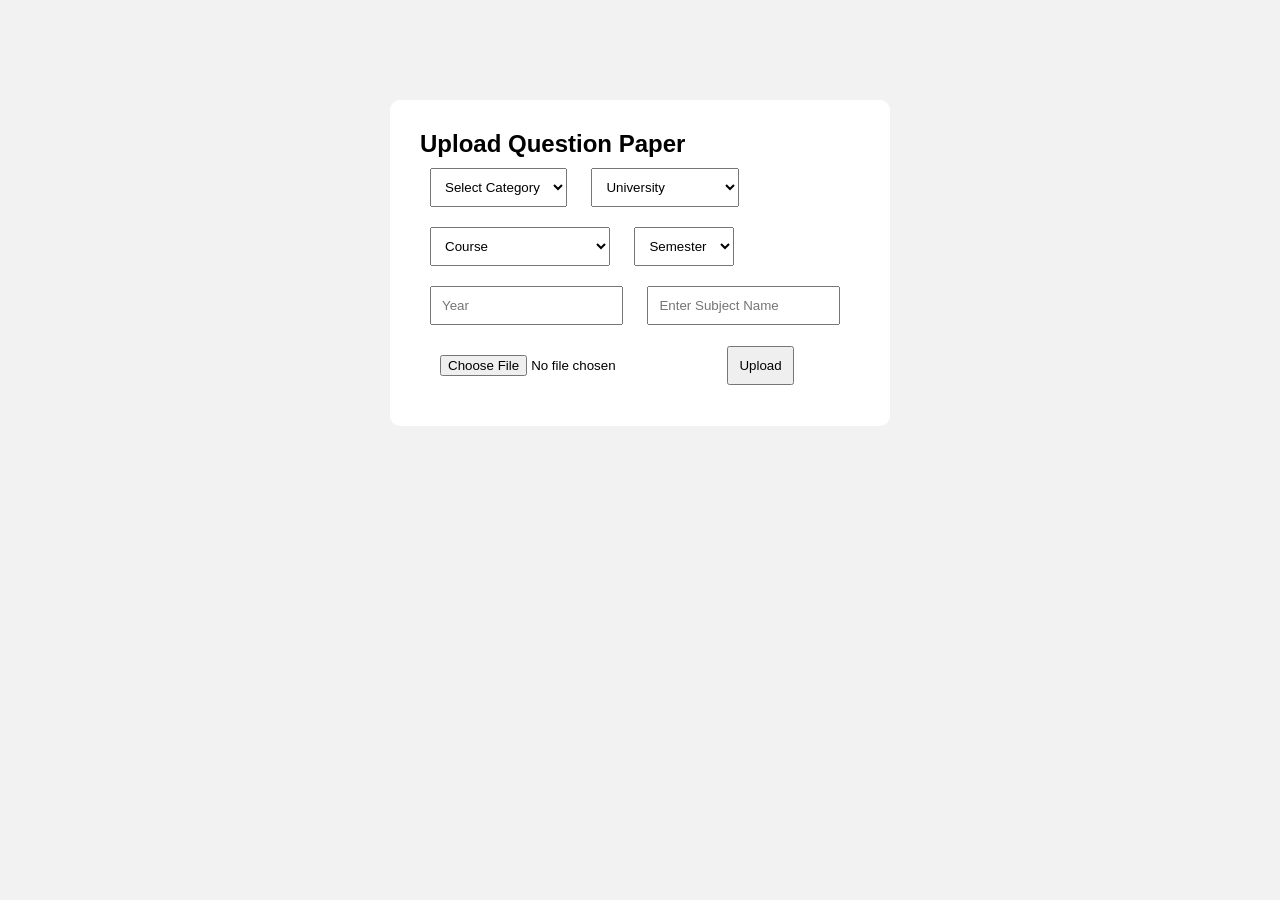
==== admin.html @ 19fc9e9f "Dynamic QuesVault" ====
<!DOCTYPE html>
<html>

<head>
<title>Admin Upload</title>
<link rel="stylesheet" href="style.css">
</head>

<body>

<div class="box">

<h2>Upload Question Paper</h2>

<select id="category">
<option value="">Select Category</option>
<option value="school">School</option>
<option value="university">University</option>
</select>

<select id="university">
<option value="">University</option>
<option>Kerala University</option>
<option>MG University</option>
<option>Calicut University</option>
<option>Kannur University</option>
</select>

<select id="course">
<option value="">Course</option>
<option>BCA</option>
<option>BSc Computer Science</option>
<option>BCom</option>
<option>BBA</option>
</select>

<select id="semester">
<option value="">Semester</option>
<option>Sem 1</option>
<option>Sem 2</option>
<option>Sem 3</option>
<option>Sem 4</option>
<option>Sem 5</option>
<option>Sem 6</option>
</select>

<input type="number"
id="year"
placeholder="Year">

<input
type="text"
id="subject"
placeholder="Enter Subject Name">

<input type="file" id="pdf">

<button onclick="uploadPDF()">
Upload
</button>

<p id="msg"></p>

</div>

<script src="script.js"></script>



</body>
</html>
---- style.css ----
*{

margin:0;
padding:0;
box-sizing:border-box;
font-family:Arial;

}

body{

background:#f2f2f2;

}

header{

background:#1296f3;

padding:30px;

text-align:center;

color:white;

}

.container{

padding:30px;

}

.box{

width:500px;

margin:100px auto;

background:white;

padding:30px;

border-radius:10px;

}

select,
button,
input{

padding:10px;

margin:10px;

}

.paper{

background:white;

padding:20px;

margin-top:15px;

border-radius:10px;

box-shadow:
0 2px 8px rgba(
0,0,0,.1
);

}

.btns{

display:flex;

gap:10px;

margin-top:10px;

}

/* ══════════════════════════════════════
   PAPERS GRID
══════════════════════════════════════ */
.papers-grid {
  display: grid;
  grid-template-columns: repeat(auto-fill, minmax(320px, 1fr));
  gap: 28px;
  margin-top: 10px;
}

/* ══════════════════════════════════════
   CARD
══════════════════════════════════════ */
@keyframes cardIn {
  from { opacity: 0; transform: translateY(20px) scale(0.98); }
  to   { opacity: 1; transform: translateY(0)   scale(1); }
}

.pdf-card {
  background: var(--bg-card);
  border: 1px solid var(--border);
  border-radius: 20px;
  overflow: hidden;
  box-shadow:
    0 1px 2px rgba(26,24,22,0.04),
    0 4px 12px rgba(26,24,22,0.07),
    0 12px 32px rgba(26,24,22,0.06);
  animation: cardIn 0.45s cubic-bezier(.22,.68,0,1.2) both;
  display: flex;
  flex-direction: column;
  transition:
    box-shadow 0.25s ease,
    transform  0.25s ease,
    border-color 0.25s ease;
  position: relative;
}

.pdf-card:hover {
  box-shadow:
    0 2px 4px rgba(26,24,22,0.05),
    0 8px 24px rgba(196,83,26,0.12),
    0 20px 48px rgba(26,24,22,0.10);
  transform: translateY(-5px);
  border-color: rgba(196,83,26,0.25);
}

/* ══════════════════════════════════════
   TOP BADGE (university pill)
══════════════════════════════════════ */
.pdf-card-badge {
  position: absolute;
  top: 14px;
  left: 14px;
  z-index: 4;
  background: rgba(26,24,22,0.72);
  backdrop-filter: blur(6px);
  -webkit-backdrop-filter: blur(6px);
  color: #fff;
  font-size: 10px;
  font-weight: 700;
  letter-spacing: 1.2px;
  text-transform: uppercase;
  padding: 4px 10px;
  border-radius: 999px;
  border: 1px solid rgba(255,255,255,0.12);
}

/* ══════════════════════════════════════
   EMBED AREA
══════════════════════════════════════ */
.pdf-embed-wrap {
  position: relative;
  width: 100%;
  height: 390px;
  background: var(--bg-primary);
  overflow: hidden;
}

/* subtle gradient fade at bottom edge */
.pdf-embed-wrap::after {
  content: '';
  position: absolute;
  bottom: 0;
  left: 0;
  right: 0;
  height: 60px;
  background: linear-gradient(to bottom, transparent, rgba(26,24,22,0.08));
  pointer-events: none;
  z-index: 2;
}

[data-theme="dark"] .pdf-embed-wrap::after {
  background: linear-gradient(to bottom, transparent, rgba(0,0,0,0.25));
}

.pdf-embed-wrap iframe {
  display: block;
  width: 100%;
  height: 100%;
  border: none;
  opacity: 0;
  transition: opacity 0.5s ease;
}

/* ── Loader ── */
.pdf-loader {
  position: absolute;
  inset: 0;
  display: flex;
  flex-direction: column;
  align-items: center;
  justify-content: center;
  gap: 12px;
  color: var(--text-muted);
  font-size: 12px;
  font-weight: 500;
  letter-spacing: 0.5px;
  background: var(--bg-primary);
  z-index: 3;
}

.pdf-loader-icon {
  width: 48px;
  height: 48px;
  background: var(--accent-light);
  border-radius: 12px;
  display: flex;
  align-items: center;
  justify-content: center;
  color: var(--accent);
  margin-bottom: 2px;
}

.pdf-loader-icon svg {
  width: 24px;
  height: 24px;
}

/* ── Fullscreen button ── */
.pdf-fullscreen-btn {
  position: absolute;
  top: 14px;
  right: 14px;
  width: 36px;
  height: 36px;
  background: rgba(26,24,22,0.70);
  backdrop-filter: blur(6px);
  -webkit-backdrop-filter: blur(6px);
  border-radius: 10px;
  border: 1px solid rgba(255,255,255,0.14);
  display: flex;
  align-items: center;
  justify-content: center;
  color: #fff;
  text-decoration: none;
  z-index: 4;
  opacity: 0;
  transform: scale(0.85);
  transition: opacity 0.2s, transform 0.2s;
}

.pdf-fullscreen-btn svg { width: 15px; height: 15px; }

.pdf-card:hover .pdf-fullscreen-btn {
  opacity: 1;
  transform: scale(1);
}

/* ══════════════════════════════════════
   FOOTER
══════════════════════════════════════ */
.pdf-card-footer {
  display: flex;
  align-items: center;
  gap: 14px;
  padding: 16px 18px;
  background: var(--bg-card);
  border-top: 1px solid var(--border);
  position: relative;
}

/* left accent stripe */
.pdf-card-footer::before {
  content: '';
  position: absolute;
  left: 0;
  top: 20%;
  bottom: 20%;
  width: 3px;
  background: var(--accent);
  border-radius: 0 3px 3px 0;
  opacity: 0;
  transform: scaleY(0.5);
  transition: opacity 0.25s, transform 0.25s;
}

.pdf-card:hover .pdf-card-footer::before {
  opacity: 1;
  transform: scaleY(1);
}

.pdf-card-info { min-width: 0; flex: 1; }

.pdf-card-name {
  font-size: 13px;
  font-weight: 600;
  color: var(--text-primary);
  white-space: nowrap;
  overflow: hidden;
  text-overflow: ellipsis;
  margin: 0 0 8px;
  line-height: 1.3;
}

/* ══════════════════════════════════════
   TAGS
══════════════════════════════════════ */
.pdf-card-tags {
  display: flex;
  flex-wrap: wrap;
  gap: 5px;
}

.tag {
  display: inline-block;
  font-size: 10px;
  font-weight: 700;
  letter-spacing: 0.6px;
  padding: 3px 8px;
  border-radius: 999px;
  text-transform: uppercase;
  border: 1px solid transparent;
}

.tag-uni {
  background: #EBF1FD;
  color: #2952B3;
  border-color: #C8D9F8;
}
.tag-course {
  background: #EAFAF2;
  color: #18794E;
  border-color: #BBF0D6;
}
.tag-sem {
  background: var(--accent-light);
  color: var(--accent);
  border-color: rgba(196,83,26,0.2);
}
.tag-year {
  background: #F3EEFE;
  color: #6D28D9;
  border-color: #DDD0F9;
}
.tag-sub {
  background: #FFF4E6;
  color: #92400E;
  border-color: #FDDCAB;
}

[data-theme="dark"] .tag-uni    { background: #152040; color: #82B4FA; border-color: #1E3466; }
[data-theme="dark"] .tag-course { background: #0C2318; color: #4ADE80; border-color: #164D2E; }
[data-theme="dark"] .tag-sem    { background: var(--accent-light); color: var(--accent); border-color: rgba(232,114,64,0.3); }
[data-theme="dark"] .tag-year   { background: #1A1030; color: #C4B5FD; border-color: #2E1C54; }
[data-theme="dark"] .tag-sub    { background: #231408; color: #FBBF24; border-color: #3D2410; }

/* ══════════════════════════════════════
   DOWNLOAD BUTTON
══════════════════════════════════════ */
.btn-download {
  display: inline-flex;
  align-items: center;
  justify-content: center;
  width: 42px;
  height: 42px;
  background: linear-gradient(135deg, var(--accent) 0%, var(--accent-mid) 100%);
  border-radius: 12px;
  color: #fff;
  text-decoration: none;
  flex-shrink: 0;
  box-shadow:
    0 2px 6px rgba(196,83,26,0.30),
    0 1px 2px rgba(196,83,26,0.20);
  transition: transform 0.15s, box-shadow 0.15s;
  position: relative;
  overflow: hidden;
}

.btn-download::before {
  content: '';
  position: absolute;
  inset: 0;
  background: rgba(255,255,255,0.15);
  opacity: 0;
  transition: opacity 0.15s;
}

.btn-download:hover {
  transform: translateY(-2px) scale(1.04);
  box-shadow:
    0 6px 18px rgba(196,83,26,0.35),
    0 2px 6px rgba(196,83,26,0.25);
}

.btn-download:hover::before { opacity: 1; }
.btn-download:active { transform: translateY(0) scale(0.97); }

.btn-download svg { width: 17px; height: 17px; position: relative; z-index: 1; }

/* ══════════════════════════════════════
   SPINNERS
══════════════════════════════════════ */
@keyframes spin { to { transform: rotate(360deg); } }

.spinner {
  width: 34px; height: 34px;
  border: 3px solid var(--border);
  border-top-color: var(--accent);
  border-radius: 50%;
  animation: spin 0.75s linear infinite;
}

.spinner-sm {
  width: 22px; height: 22px;
  border: 2px solid var(--border);
  border-top-color: var(--accent);
  border-radius: 50%;
  animation: spin 0.75s linear infinite;
}

/* ══════════════════════════════════════
   LOADING / EMPTY STATES
══════════════════════════════════════ */
.loading-state {
  display: flex;
  flex-direction: column;
  align-items: center;
  gap: 16px;
  padding: 80px 20px;
  color: var(--text-muted);
  font-size: 14px;
}

.empty-state {
  text-align: center;
  padding: 80px 20px;
}

.empty-icon { font-size: 44px; margin-bottom: 16px; }

.empty-state p {
  font-size: 16px;
  font-weight: 600;
  color: var(--text-secondary);
  margin-bottom: 6px;
}

.empty-state span {
  font-size: 13px;
  color: var(--text-muted);
}

/* ══════════════════════════════════════
   RESPONSIVE
══════════════════════════════════════ */
@media (max-width: 720px) {
  .papers-grid { grid-template-columns: 1fr; gap: 20px; }
  .pdf-embed-wrap { height: 340px; }
}



.btn-delete{

background:#d32f2f;
color:white;
border:none;
padding:8px 12px;
border-radius:6px;
cursor:pointer;

}
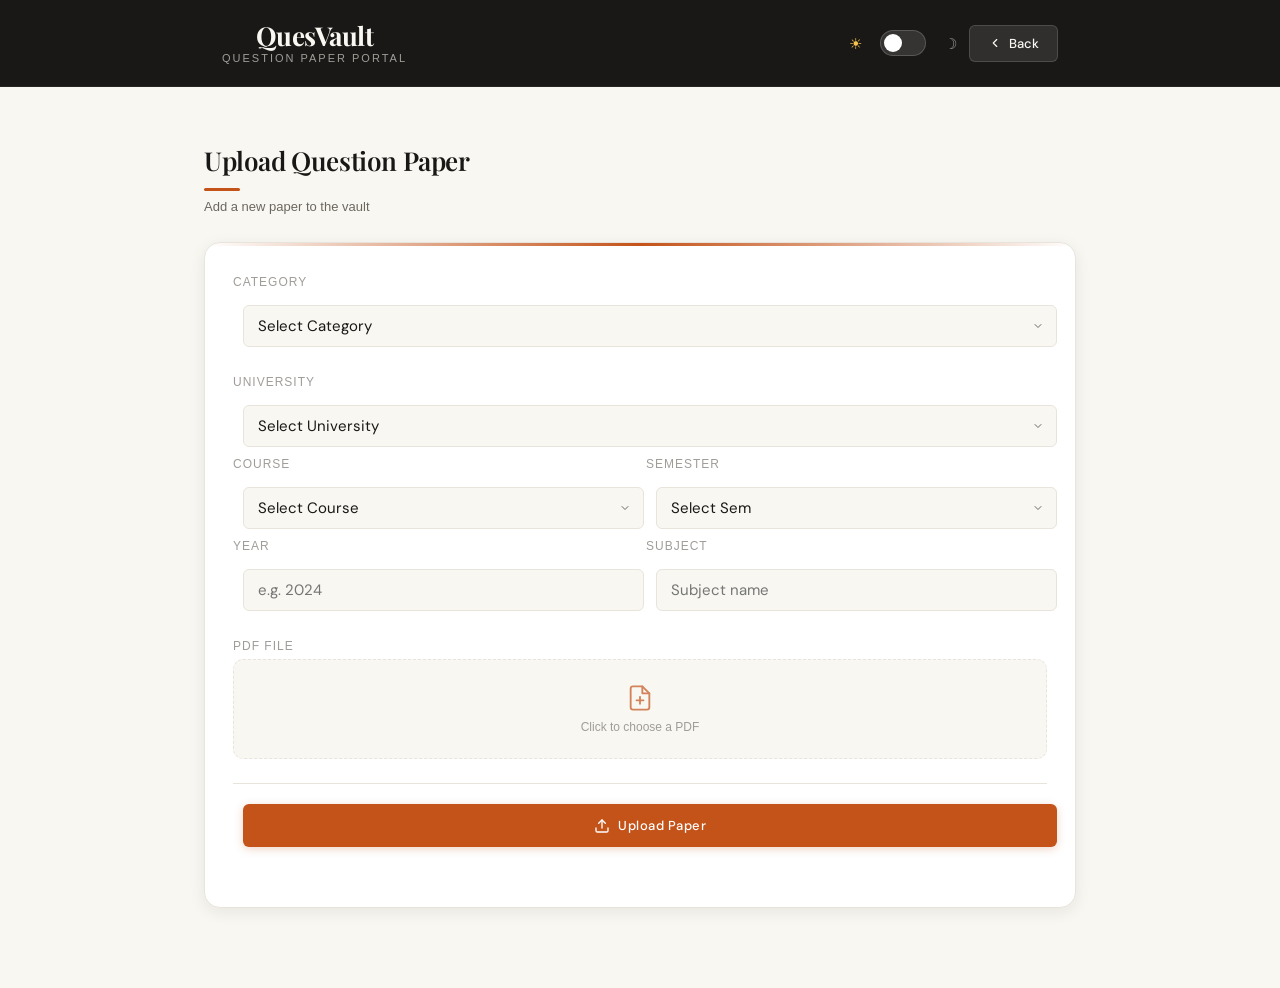
==== commit cbc5ba59: "Dynamic QuesVault" ====
--- a/admin.html
+++ b/admin.html
@@ -1,71 +1,549 @@
 <!DOCTYPE html>
-<html>
+<html lang="en" data-theme="light">
 
 <head>
-<title>Admin Upload</title>
+<meta charset="UTF-8">
+<meta name="viewport" content="width=device-width,initial-scale=1">
+<title>Admin Upload — QuesVault</title>
+<link rel="preconnect" href="https://fonts.googleapis.com">
+<link rel="preconnect" href="https://fonts.gstatic.com" crossorigin>
+<link href="https://fonts.googleapis.com/css2?family=Playfair+Display:wght@600;700&family=DM+Sans:wght@300;400;500&display=swap" rel="stylesheet">
 <link rel="stylesheet" href="style.css">
+<style>
+  :root {
+    --bg-primary:    #F9F7F2;
+    --bg-secondary:  #FFFFFF;
+    --bg-card:       #FFFFFF;
+    --text-primary:  #1A1816;
+    --text-secondary:#6B6760;
+    --text-muted:    #A09D99;
+    --accent:        #C4531A;
+    --accent-light:  #FAECE7;
+    --accent-mid:    #E87240;
+    --border:        #E8E4DC;
+    --border-focus:  #C4531A;
+    --shadow-sm:     0 1px 3px rgba(26,24,22,0.06);
+    --shadow-md:     0 4px 16px rgba(26,24,22,0.08);
+    --shadow-lg:     0 8px 32px rgba(26,24,22,0.10);
+    --header-bg:     #1A1816;
+    --header-text:   #F9F7F2;
+    --header-muted:  #A09D99;
+    --radius-sm:     6px;
+    --radius-md:     10px;
+    --radius-lg:     16px;
+    --transition:    0.2s ease;
+  }
+
+  [data-theme="dark"] {
+    --bg-primary:    #121110;
+    --bg-secondary:  #1E1C1A;
+    --bg-card:       #252220;
+    --text-primary:  #F0EDE8;
+    --text-secondary:#A09D99;
+    --text-muted:    #6B6760;
+    --accent:        #E87240;
+    --accent-light:  #2A1A0F;
+    --accent-mid:    #C4531A;
+    --border:        #2E2B28;
+    --border-focus:  #E87240;
+    --shadow-sm:     0 1px 3px rgba(0,0,0,0.3);
+    --shadow-md:     0 4px 16px rgba(0,0,0,0.4);
+    --shadow-lg:     0 8px 32px rgba(0,0,0,0.5);
+    --header-bg:     #0D0C0B;
+    --header-text:   #F0EDE8;
+    --header-muted:  #6B6760;
+  }
+
+  *, *::before, *::after { box-sizing: border-box; margin: 0; padding: 0; }
+  html { scroll-behavior: smooth; }
+
+  body {
+    font-family: 'DM Sans', sans-serif;
+    background: var(--bg-primary);
+    color: var(--text-primary);
+    min-height: 100vh;
+    transition: background var(--transition), color var(--transition);
+  }
+
+  /* ══════════════════════════════════════
+     HEADER — identical to index.html
+  ══════════════════════════════════════ */
+  header {
+    background: var(--header-bg);
+    padding: 0;
+    position: sticky;
+    top: 0;
+    z-index: 100;
+    border-bottom: 1px solid rgba(255,255,255,0.06);
+  }
+
+  .header-inner {
+    max-width: 900px;
+    margin: 0 auto;
+    padding: 20px 32px;
+    display: flex;
+    align-items: center;
+    justify-content: space-between;
+    gap: 16px;
+  }
+
+  .header-brand a {
+    text-decoration: none;
+  }
+
+  .header-brand h1 {
+    font-family: 'Playfair Display', serif;
+    font-size: 26px;
+    font-weight: 700;
+    color: var(--header-text);
+    letter-spacing: -0.5px;
+    line-height: 1;
+  }
+
+  .header-brand p {
+    font-size: 11px;
+    font-weight: 300;
+    color: var(--header-muted);
+    letter-spacing: 2px;
+    text-transform: uppercase;
+    margin-top: 3px;
+  }
+
+  .header-actions {
+    display: flex;
+    align-items: center;
+    gap: 12px;
+  }
+
+  .btn-back {
+    display: inline-flex;
+    align-items: center;
+    gap: 7px;
+    background: rgba(255,255,255,0.10);
+    color: var(--header-text);
+    border: 1px solid rgba(255,255,255,0.14);
+    padding: 9px 18px;
+    border-radius: var(--radius-sm);
+    font-family: 'DM Sans', sans-serif;
+    font-size: 13px;
+    font-weight: 500;
+    cursor: pointer;
+    text-decoration: none;
+    transition: background var(--transition), transform 0.1s;
+  }
+
+  .btn-back:hover {
+    background: rgba(255,255,255,0.18);
+    transform: translateY(-1px);
+  }
+
+  .btn-back svg { width: 14px; height: 14px; flex-shrink: 0; }
+
+  .theme-toggle {
+    width: 46px;
+    height: 26px;
+    background: rgba(255,255,255,0.12);
+    border: 1px solid rgba(255,255,255,0.18);
+    border-radius: 999px;
+    cursor: pointer;
+    position: relative;
+    transition: background 0.25s;
+    flex-shrink: 0;
+  }
+
+  .theme-toggle::after {
+    content: '';
+    position: absolute;
+    top: 3px; left: 3px;
+    width: 18px; height: 18px;
+    border-radius: 50%;
+    background: #fff;
+    transition: transform 0.25s cubic-bezier(.4,0,.2,1);
+  }
+
+  [data-theme="dark"] .theme-toggle {
+    background: var(--accent);
+    border-color: var(--accent);
+  }
+
+  [data-theme="dark"] .theme-toggle::after {
+    transform: translateX(20px);
+  }
+
+  .theme-toggle-wrap {
+    display: flex;
+    align-items: center;
+    gap: 8px;
+  }
+
+  .theme-icon { font-size: 15px; line-height: 1; }
+  .icon-sun  { color: #F9C74F; }
+  .icon-moon { color: #A09D99; }
+
+  /* ══════════════════════════════════════
+     PAGE BODY
+  ══════════════════════════════════════ */
+  .container {
+    max-width: 920px;
+    margin: 0 auto;
+    padding: 56px 24px 80px;
+  }
+
+  .section-header {
+    margin-bottom: 28px;
+  }
+
+  .section-header h2 {
+    font-family: 'Playfair Display', serif;
+    font-size: 26px;
+    font-weight: 600;
+    color: var(--text-primary);
+    letter-spacing: -0.4px;
+  }
+
+  .accent-rule {
+    width: 36px;
+    height: 3px;
+    background: var(--accent);
+    border-radius: 99px;
+    margin: 10px 0 8px;
+  }
+
+  .section-header p {
+    font-size: 13px;
+    color: var(--text-secondary);
+    font-weight: 300;
+  }
+
+  /* ══════════════════════════════════════
+     UPLOAD CARD
+  ══════════════════════════════════════ */
+  .upload-card {
+    background: var(--bg-card);
+    border: 1px solid var(--border);
+    border-radius: var(--radius-lg);
+    box-shadow: var(--shadow-md);
+    padding: 32px 28px 28px;
+    position: relative;
+    overflow: hidden;
+    animation: fadeUp 0.45s cubic-bezier(.22,.68,0,1.2) both;
+  }
+
+  .upload-card::before {
+    content: '';
+    position: absolute;
+    top: 0; left: 0; right: 0;
+    height: 3px;
+    background: linear-gradient(90deg, transparent, var(--accent), transparent);
+  }
+
+  @keyframes fadeUp {
+    from { opacity: 0; transform: translateY(18px) scale(0.98); }
+    to   { opacity: 1; transform: translateY(0) scale(1); }
+  }
+
+  .field-label {
+    display: block;
+    font-size: 12px;
+    font-weight: 500;
+    letter-spacing: 1px;
+    text-transform: uppercase;
+    color: var(--text-muted);
+    margin-bottom: 6px;
+    margin-top: 18px;
+  }
+
+  .field-label:first-of-type { margin-top: 0; }
+
+  select,
+  input[type="text"],
+  input[type="number"] {
+    width: 100%;
+    padding: 10px 14px;
+    font-family: 'DM Sans', sans-serif;
+    font-size: 15px;
+    color: var(--text-primary);
+    background: var(--bg-primary);
+    border: 1px solid var(--border);
+    border-radius: var(--radius-sm);
+    outline: none;
+    appearance: none;
+    -webkit-appearance: none;
+    transition: border-color 0.15s, box-shadow 0.15s, background var(--transition), color var(--transition);
+  }
+
+  select {
+    background-image: url("data:image/svg+xml,%3Csvg xmlns='http://www.w3.org/2000/svg' width='12' height='12' viewBox='0 0 24 24' fill='none' stroke='%236B6760' stroke-width='2' stroke-linecap='round' stroke-linejoin='round'%3E%3Cpolyline points='6 9 12 15 18 9'/%3E%3C/svg%3E");
+    background-repeat: no-repeat;
+    background-position: right 12px center;
+    padding-right: 36px;
+    cursor: pointer;
+  }
+
+  select:hover, input:hover { border-color: var(--text-muted); }
+
+  select:focus, input:focus {
+    border-color: var(--border-focus);
+    box-shadow: 0 0 0 3px rgba(196,83,26,0.10);
+  }
+
+  .row-2 {
+    display: grid;
+    grid-template-columns: 1fr 1fr;
+    gap: 12px;
+  }
+
+  .file-wrap { position: relative; }
+
+  input[type="file"] {
+    position: absolute;
+    inset: 0;
+    opacity: 0;
+    cursor: pointer;
+    z-index: 2;
+    width: 100%;
+    height: 100%;
+  }
+
+  .file-display {
+    width: 100%;
+    padding: 24px 14px;
+    background: var(--bg-primary);
+    border: 1.5px dashed var(--border);
+    border-radius: var(--radius-md);
+    display: flex;
+    flex-direction: column;
+    align-items: center;
+    gap: 8px;
+    cursor: pointer;
+    transition: border-color 0.2s, background 0.2s;
+  }
+
+  .file-wrap:hover .file-display,
+  .file-wrap:focus-within .file-display {
+    border-color: var(--accent);
+    background: var(--accent-light);
+  }
+
+  .file-display svg { width: 28px; height: 28px; color: var(--accent); opacity: 0.7; }
+
+  .file-display .file-hint {
+    font-size: 12px;
+    color: var(--text-muted);
+    font-weight: 400;
+  }
+
+  .file-display .file-name {
+    font-size: 11px;
+    color: var(--accent);
+    font-weight: 600;
+    display: none;
+    text-align: center;
+    word-break: break-all;
+  }
+
+  .divider {
+    height: 1px;
+    background: var(--border);
+    margin: 24px 0 20px;
+  }
+
+  .btn-upload {
+    width: 100%;
+    padding: 13px;
+    font-family: 'DM Sans', sans-serif;
+    font-size: 13px;
+    font-weight: 500;
+    letter-spacing: 0.5px;
+    color: #fff;
+    background: var(--accent);
+    border: none;
+    border-radius: var(--radius-sm);
+    cursor: pointer;
+    display: flex;
+    align-items: center;
+    justify-content: center;
+    gap: 8px;
+    box-shadow: 0 2px 8px rgba(196,83,26,0.25);
+    transition: background var(--transition), transform 0.1s, box-shadow 0.1s;
+  }
+
+  .btn-upload:hover {
+    background: var(--accent-mid);
+    transform: translateY(-1px);
+    box-shadow: 0 4px 14px rgba(196,83,26,0.3);
+  }
+
+  .btn-upload:active { transform: translateY(0); box-shadow: none; }
+  .btn-upload svg { width: 16px; height: 16px; }
+
+  #msg {
+    margin-top: 14px;
+    font-size: 12px;
+    font-weight: 500;
+    text-align: center;
+    color: var(--accent);
+    min-height: 18px;
+  }
+
+  @media (max-width: 600px) {
+    .header-inner { padding: 16px 20px; flex-wrap: wrap; }
+    .container { padding: 36px 18px 60px; }
+    .upload-card { padding: 24px 18px 20px; }
+    .row-2 { grid-template-columns: 1fr; }
+  }
+</style>
 </head>
 
 <body>
 
-<div class="box">
-
-<h2>Upload Question Paper</h2>
-
-<select id="category">
-<option value="">Select Category</option>
-<option value="school">School</option>
-<option value="university">University</option>
-</select>
-
-<select id="university">
-<option value="">University</option>
-<option>Kerala University</option>
-<option>MG University</option>
-<option>Calicut University</option>
-<option>Kannur University</option>
-</select>
-
-<select id="course">
-<option value="">Course</option>
-<option>BCA</option>
-<option>BSc Computer Science</option>
-<option>BCom</option>
-<option>BBA</option>
-</select>
-
-<select id="semester">
-<option value="">Semester</option>
-<option>Sem 1</option>
-<option>Sem 2</option>
-<option>Sem 3</option>
-<option>Sem 4</option>
-<option>Sem 5</option>
-<option>Sem 6</option>
-</select>
-
-<input type="number"
-id="year"
-placeholder="Year">
-
-<input
-type="text"
-id="subject"
-placeholder="Enter Subject Name">
-
-<input type="file" id="pdf">
-
-<button onclick="uploadPDF()">
-Upload
-</button>
-
-<p id="msg"></p>
-
+<header>
+  <div class="header-inner">
+    <div class="header-brand">
+      <a href="index.html"><h1>QuesVault</h1></a>
+      <p>Question Paper Portal</p>
+    </div>
+    <div class="header-actions">
+      <div class="theme-toggle-wrap">
+        <span class="theme-icon icon-sun" aria-hidden="true">☀</span>
+        <button class="theme-toggle" id="themeToggle" aria-label="Toggle dark mode"></button>
+        <span class="theme-icon icon-moon" aria-hidden="true">☽</span>
+      </div>
+      <a href="index.html" class="btn-back">
+        <svg viewBox="0 0 24 24" fill="none" stroke="currentColor" stroke-width="2"
+             stroke-linecap="round" stroke-linejoin="round">
+          <polyline points="15 18 9 12 15 6"/>
+        </svg>
+        Back
+      </a>
+    </div>
+  </div>
+</header>
+
+<div class="container">
+
+  <div class="section-header">
+    <h2>Upload Question Paper</h2>
+    <div class="accent-rule"></div>
+    <p>Add a new paper to the vault</p>
+  </div>
+
+  <div class="upload-card">
+
+    <label class="field-label">Category</label>
+    <select id="category">
+      <option value="">Select Category</option>
+      <option value="school">School</option>
+      <option value="university">University</option>
+    </select>
+
+    <label class="field-label">University</label>
+    <select id="university">
+      <option value="">Select University</option>
+      <option>Kerala University</option>
+      <option>MG University</option>
+      <option>Calicut University</option>
+      <option>Kannur University</option>
+    </select>
+
+    <div class="row-2">
+      <div>
+        <label class="field-label">Course</label>
+        <select id="course">
+          <option value="">Select Course</option>
+          <option>BCA</option>
+          <option>BSc Computer Science</option>
+          <option>BCom</option>
+          <option>BBA</option>
+        </select>
+      </div>
+      <div>
+        <label class="field-label">Semester</label>
+        <select id="semester">
+          <option value="">Select Sem</option>
+          <option>Sem 1</option>
+          <option>Sem 2</option>
+          <option>Sem 3</option>
+          <option>Sem 4</option>
+          <option>Sem 5</option>
+          <option>Sem 6</option>
+        </select>
+      </div>
+    </div>
+
+    <div class="row-2">
+      <div>
+        <label class="field-label">Year</label>
+        <input type="number" id="year" placeholder="e.g. 2024">
+      </div>
+      <div>
+        <label class="field-label">Subject</label>
+        <input type="text" id="subject" placeholder="Subject name">
+      </div>
+    </div>
+
+    <label class="field-label">PDF File</label>
+    <div class="file-wrap">
+      <input type="file" id="pdf" accept=".pdf" onchange="updateFileName(this)">
+      <div class="file-display">
+        <svg viewBox="0 0 24 24" fill="none" stroke="currentColor" stroke-width="1.6"
+             stroke-linecap="round" stroke-linejoin="round">
+          <path d="M14 2H6a2 2 0 0 0-2 2v16a2 2 0 0 0 2 2h12a2 2 0 0 0 2-2V8z"/>
+          <polyline points="14 2 14 8 20 8"/>
+          <line x1="12" y1="11" x2="12" y2="17"/>
+          <line x1="9" y1="14" x2="15" y2="14"/>
+        </svg>
+        <span class="file-hint">Click to choose a PDF</span>
+        <span class="file-name" id="fileName"></span>
+      </div>
+    </div>
+
+    <div class="divider"></div>
+
+    <button class="btn-upload" onclick="uploadPDF()">
+      <svg viewBox="0 0 24 24" fill="none" stroke="currentColor" stroke-width="2"
+           stroke-linecap="round" stroke-linejoin="round">
+        <path d="M21 15v4a2 2 0 0 1-2 2H5a2 2 0 0 1-2-2v-4"/>
+        <polyline points="17 8 12 3 7 8"/>
+        <line x1="12" y1="3" x2="12" y2="15"/>
+      </svg>
+      Upload Paper
+    </button>
+
+    <p id="msg"></p>
+
+  </div>
 </div>
 
 <script src="script.js"></script>
-
-
+<script>
+  /* Dark mode — synced with index.html via localStorage */
+  const toggle = document.getElementById('themeToggle');
+  const root   = document.documentElement;
+
+  const saved = localStorage.getItem('qv-theme');
+  if (saved) root.setAttribute('data-theme', saved);
+
+  toggle.addEventListener('click', () => {
+    const next = root.getAttribute('data-theme') === 'dark' ? 'light' : 'dark';
+    root.setAttribute('data-theme', next);
+    localStorage.setItem('qv-theme', next);
+  });
+
+  function updateFileName(input) {
+    const name = input.files[0]?.name || '';
+    const el   = document.getElementById('fileName');
+    const hint = document.querySelector('.file-hint');
+    if (name) {
+      el.textContent     = name;
+      el.style.display   = 'block';
+      hint.style.display = 'none';
+    } else {
+      el.style.display   = 'none';
+      hint.style.display = 'block';
+    }
+  }
+</script>
 
 </body>
 </html>
--- a/style.css
+++ b/style.css
@@ -256,8 +256,8 @@
 .pdf-card-footer {
   display: flex;
   align-items: center;
-  gap: 14px;
-  padding: 16px 18px;
+  gap: 6px;
+  padding: 12px 10px;
   background: var(--bg-card);
   border-top: 1px solid var(--border);
   position: relative;
@@ -283,17 +283,31 @@
   transform: scaleY(1);
 }
 
-.pdf-card-info { min-width: 0; flex: 1; }
+/* ══════════════════════════════════════
+   CARD INFO SECTION
+══════════════════════════════════════ */
+.pdf-card-info {
+  min-width: 0;
+  flex: 1;
+  display: flex;
+  flex-direction: column;
+  gap: 6px;
+}
 
 .pdf-card-name {
-  font-size: 13px;
+  font-size: 11px;
   font-weight: 600;
-  color: var(--text-primary);
+  color: var(--text-secondary);
+
   white-space: nowrap;
   overflow: hidden;
-  text-overflow: ellipsis;
-  margin: 0 0 8px;
-  line-height: 1.3;
+  text-overflow: clip;
+  letter-spacing: -0.3px;
+
+  padding: 5px 7px;
+  background: var(--bg-primary);
+  border-radius: 6px;
+  border: 1px solid var(--border);
 }
 
 /* ══════════════════════════════════════
@@ -302,42 +316,51 @@
 .pdf-card-tags {
   display: flex;
   flex-wrap: wrap;
-  gap: 5px;
+  gap: 4px;
+  align-items: center;
 }
 
 .tag {
-  display: inline-block;
-  font-size: 10px;
+  display: inline-flex;
+  align-items: center;
+  font-size: 9.5px;
   font-weight: 700;
-  letter-spacing: 0.6px;
-  padding: 3px 8px;
+  letter-spacing: 0.8px;
+  padding: 3px 9px;
   border-radius: 999px;
   text-transform: uppercase;
   border: 1px solid transparent;
+  line-height: 1;
+  transition: transform 0.15s, box-shadow 0.15s;
+}
+
+.tag:hover {
+  transform: translateY(-1px);
+  box-shadow: 0 2px 6px rgba(0,0,0,0.10);
 }
 
 .tag-uni {
-  background: #EBF1FD;
+  background: linear-gradient(135deg, #EBF1FD, #dce8fc);
   color: #2952B3;
   border-color: #C8D9F8;
 }
 .tag-course {
-  background: #EAFAF2;
+  background: linear-gradient(135deg, #EAFAF2, #d4f5e4);
   color: #18794E;
   border-color: #BBF0D6;
 }
 .tag-sem {
-  background: var(--accent-light);
+  background: linear-gradient(135deg, var(--accent-light), #fde0d4);
   color: var(--accent);
-  border-color: rgba(196,83,26,0.2);
+  border-color: rgba(196,83,26,0.25);
 }
 .tag-year {
-  background: #F3EEFE;
+  background: linear-gradient(135deg, #F3EEFE, #e8dcfd);
   color: #6D28D9;
   border-color: #DDD0F9;
 }
 .tag-sub {
-  background: #FFF4E6;
+  background: linear-gradient(135deg, #FFF4E6, #fde8c8);
   color: #92400E;
   border-color: #FDDCAB;
 }
@@ -355,10 +378,10 @@
   display: inline-flex;
   align-items: center;
   justify-content: center;
-  width: 42px;
-  height: 42px;
+  width: 36px;
+  height: 36px;
   background: linear-gradient(135deg, var(--accent) 0%, var(--accent-mid) 100%);
-  border-radius: 12px;
+  border-radius: 10px;
   color: #fff;
   text-decoration: none;
   flex-shrink: 0;
@@ -389,7 +412,51 @@
 .btn-download:hover::before { opacity: 1; }
 .btn-download:active { transform: translateY(0) scale(0.97); }
 
-.btn-download svg { width: 17px; height: 17px; position: relative; z-index: 1; }
+.btn-download svg { width: 16px; height: 16px; position: relative; z-index: 1; }
+
+/* ══════════════════════════════════════
+   DELETE BUTTON
+══════════════════════════════════════ */
+.btn-delete {
+  display: inline-flex;
+  align-items: center;
+  justify-content: center;
+  width: 36px;
+  height: 36px;
+  background: linear-gradient(135deg, #d32f2f 0%, #ef5350 100%);
+  border-radius: 10px;
+  color: #fff;
+  border: none;
+  cursor: pointer;
+  flex-shrink: 0;
+  box-shadow:
+    0 2px 6px rgba(211,47,47,0.30),
+    0 1px 2px rgba(211,47,47,0.20);
+  transition: transform 0.15s, box-shadow 0.15s;
+  position: relative;
+  overflow: hidden;
+}
+
+.btn-delete::before {
+  content: '';
+  position: absolute;
+  inset: 0;
+  background: rgba(255,255,255,0.15);
+  opacity: 0;
+  transition: opacity 0.15s;
+}
+
+.btn-delete:hover {
+  transform: translateY(-2px) scale(1.04);
+  box-shadow:
+    0 6px 18px rgba(211,47,47,0.35),
+    0 2px 6px rgba(211,47,47,0.25);
+}
+
+.btn-delete:hover::before { opacity: 1; }
+.btn-delete:active { transform: translateY(0) scale(0.97); }
+
+.btn-delete svg { width: 16px; height: 16px; position: relative; z-index: 1; }
 
 /* ══════════════════════════════════════
    SPINNERS
@@ -397,11 +464,12 @@
 @keyframes spin { to { transform: rotate(360deg); } }
 
 .spinner {
-  width: 34px; height: 34px;
-  border: 3px solid var(--border);
+  width: 36px;
+  height: 36px;
+  border: 2px solid var(--border);
   border-top-color: var(--accent);
   border-radius: 50%;
-  animation: spin 0.75s linear infinite;
+  animation: spin 0.8s cubic-bezier(0.4, 0, 0.2, 1) infinite;
 }
 
 .spinner-sm {
@@ -413,35 +481,121 @@
 }
 
 /* ══════════════════════════════════════
-   LOADING / EMPTY STATES
+   LOADING STATE
 ══════════════════════════════════════ */
 .loading-state {
   display: flex;
   flex-direction: column;
   align-items: center;
+  justify-content: center;
   gap: 16px;
-  padding: 80px 20px;
-  color: var(--text-muted);
-  font-size: 14px;
-}
-
-.empty-state {
-  text-align: center;
-  padding: 80px 20px;
-}
-
-.empty-icon { font-size: 44px; margin-bottom: 16px; }
-
-.empty-state p {
-  font-size: 16px;
-  font-weight: 600;
-  color: var(--text-secondary);
-  margin-bottom: 6px;
-}
-
-.empty-state span {
+  padding: 72px 32px;
+  background: var(--bg-card);
+  border: 1px solid var(--border);
+  border-radius: var(--radius-lg);
+  margin-top: 8px;
+}
+
+.loading-state p {
   font-size: 13px;
   color: var(--text-muted);
+  font-weight: 400;
+  letter-spacing: 1.5px;
+  text-transform: uppercase;
+  margin: 0;
+}
+
+/* ══════════════════════════════════════
+   EMPTY / ERROR STATES
+══════════════════════════════════════ */
+.empty-state {
+  display: flex;
+  flex-direction: column;
+  align-items: center;
+  justify-content: center;
+  gap: 0;
+  padding: 72px 32px 64px;
+  background: var(--bg-card);
+  border: 1px solid var(--border);
+  border-radius: var(--radius-lg);
+  margin-top: 8px;
+  position: relative;
+  overflow: hidden;
+}
+
+/* decorative top accent line */
+.empty-state::before {
+  content: '';
+  position: absolute;
+  top: 0;
+  left: 0;
+  right: 0;
+  height: 3px;
+  background: linear-gradient(90deg, transparent, var(--accent), transparent);
+  opacity: 0.5;
+}
+
+.empty-icon {
+  width: 64px;
+  height: 64px;
+  border-radius: 50%;
+  background: var(--accent-light);
+  display: flex;
+  align-items: center;
+  justify-content: center;
+  margin-bottom: 20px;
+  font-size: 26px;
+  line-height: 1;
+}
+
+.empty-state p {
+  font-size: 22px;
+  font-weight: 600;
+  color: var(--text-primary);
+  margin: 0 0 8px;
+  letter-spacing: -0.3px;
+}
+
+.empty-state span {
+  font-size: 14px;
+  color: var(--text-muted);
+  font-weight: 300;
+  letter-spacing: 0.2px;
+}
+
+.empty-state .empty-hint {
+  margin-top: 24px;
+  display: inline-flex;
+  align-items: center;
+  gap: 6px;
+  font-size: 12px;
+  font-weight: 500;
+  letter-spacing: 1px;
+  text-transform: uppercase;
+  color: var(--accent);
+  opacity: 0.8;
+}
+
+.empty-state .empty-hint::before,
+.empty-state .empty-hint::after {
+  content: '';
+  width: 24px;
+  height: 1px;
+  background: var(--accent);
+  opacity: 0.4;
+}
+
+/* ══════════════════════════════════════
+   RESULTS LABEL
+══════════════════════════════════════ */
+.results-label {
+  display: block;
+  font-size: 11px;
+  font-weight: 700;
+  letter-spacing: 1.5px;
+  text-transform: uppercase;
+  color: var(--text-muted);
+  margin-bottom: 4px;
 }
 
 /* ══════════════════════════════════════
@@ -450,17 +604,4 @@
 @media (max-width: 720px) {
   .papers-grid { grid-template-columns: 1fr; gap: 20px; }
   .pdf-embed-wrap { height: 340px; }
-}
-
-
-
-.btn-delete{
-
-background:#d32f2f;
-color:white;
-border:none;
-padding:8px 12px;
-border-radius:6px;
-cursor:pointer;
-
 }
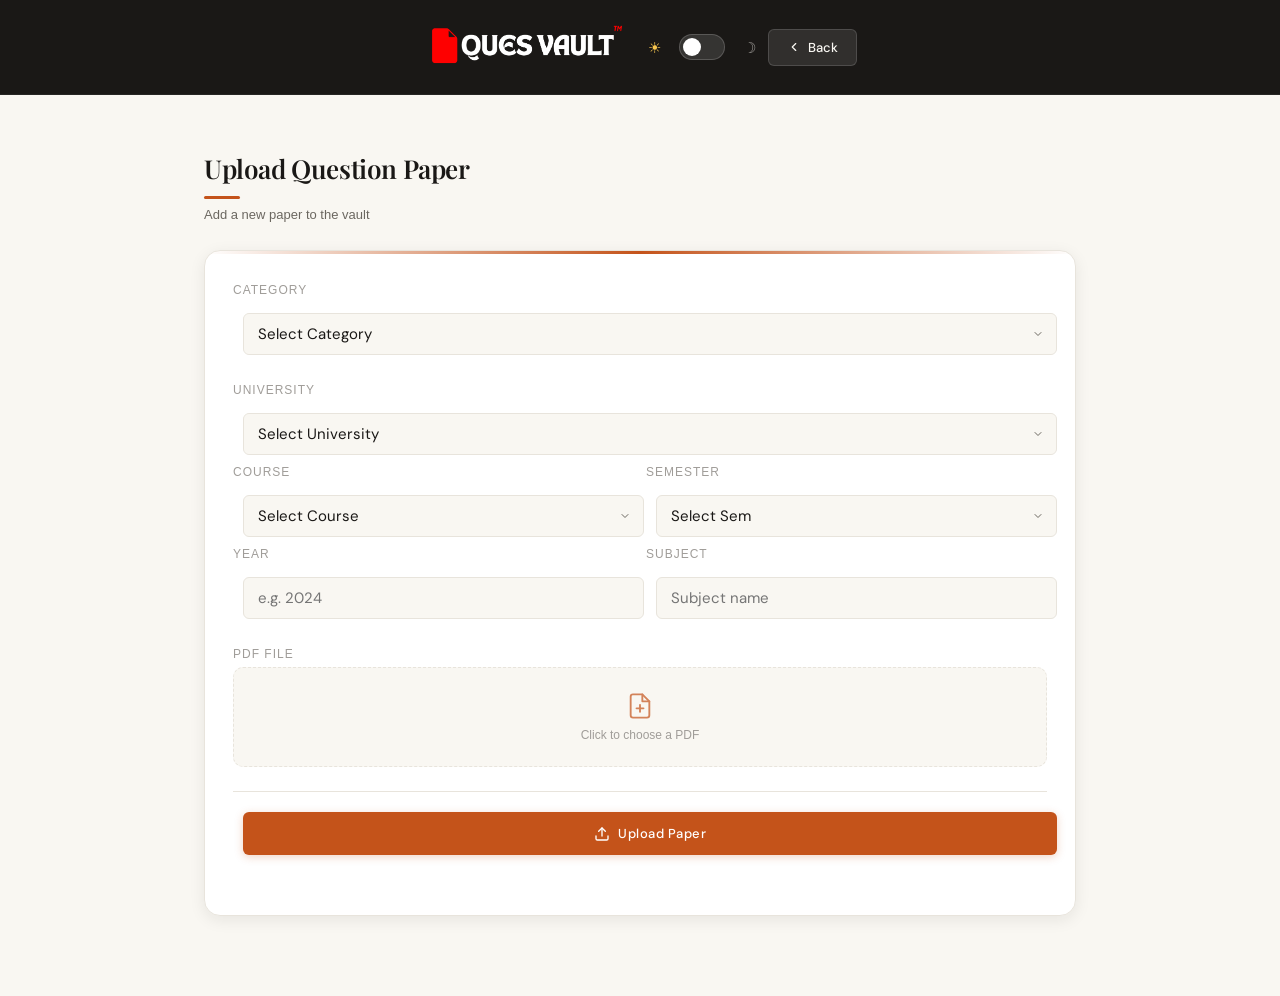
==== commit d43b5bdf: "3 persons" ====
--- a/admin.html
+++ b/admin.html
@@ -85,6 +85,7 @@
     align-items: center;
     justify-content: space-between;
     gap: 16px;
+    justify-content: center;
   }
 
   .header-brand a {
@@ -400,8 +401,8 @@
 <header>
   <div class="header-inner">
     <div class="header-brand">
-      <a href="index.html"><h1>QuesVault</h1></a>
-      <p>Question Paper Portal</p>
+      <img src="./img/4.png" style="height: 50px;" alt="">
+      <!-- <p>Question Paper Portal</p> -->
     </div>
     <div class="header-actions">
       <div class="theme-toggle-wrap">
--- a/style.css
+++ b/style.css
@@ -1,85 +1,52 @@
-*{
-
-margin:0;
-padding:0;
-box-sizing:border-box;
-font-family:Arial;
-
-}
-
-body{
-
-background:#f2f2f2;
-
-}
-
-header{
-
-background:#1296f3;
-
-padding:30px;
-
-text-align:center;
-
-color:white;
-
-}
-
-.container{
-
-padding:30px;
-
-}
-
-.box{
-
-width:500px;
-
-margin:100px auto;
-
-background:white;
-
-padding:30px;
-
-border-radius:10px;
-
+* {
+  margin: 0;
+  padding: 0;
+  box-sizing: border-box;
+  font-family: Arial;
+}
+
+body {
+  background: #f2f2f2;
+}
+
+header {
+  background: #1296f3;
+  padding: 30px;
+  text-align: center;
+  color: white;
+}
+
+.container {
+  padding: 30px;
+}
+
+.box {
+  width: 500px;
+  margin: 100px auto;
+  background: white;
+  padding: 30px;
+  border-radius: 10px;
 }
 
 select,
 button,
-input{
-
-padding:10px;
-
-margin:10px;
-
-}
-
-.paper{
-
-background:white;
-
-padding:20px;
-
-margin-top:15px;
-
-border-radius:10px;
-
-box-shadow:
-0 2px 8px rgba(
-0,0,0,.1
-);
-
-}
-
-.btns{
-
-display:flex;
-
-gap:10px;
-
-margin-top:10px;
-
+input {
+  padding: 10px;
+  margin: 10px;
+}
+
+.paper {
+  background: white;
+  padding: 20px;
+  margin-top: 15px;
+  border-radius: 10px;
+  box-shadow: 0 2px 8px rgba(0,0,0,.1);
+}
+
+.btns {
+  display: flex;
+  gap: 10px;
+  margin-top: 10px;
 }
 
 /* ══════════════════════════════════════
@@ -97,7 +64,7 @@
 ══════════════════════════════════════ */
 @keyframes cardIn {
   from { opacity: 0; transform: translateY(20px) scale(0.98); }
-  to   { opacity: 1; transform: translateY(0)   scale(1); }
+  to   { opacity: 1; transform: translateY(0) scale(1); }
 }
 
 .pdf-card {
@@ -114,7 +81,7 @@
   flex-direction: column;
   transition:
     box-shadow 0.25s ease,
-    transform  0.25s ease,
+    transform 0.25s ease,
     border-color 0.25s ease;
   position: relative;
 }
@@ -129,7 +96,7 @@
 }
 
 /* ══════════════════════════════════════
-   TOP BADGE (university pill)
+   TOP BADGE
 ══════════════════════════════════════ */
 .pdf-card-badge {
   position: absolute;
@@ -147,6 +114,8 @@
   padding: 4px 10px;
   border-radius: 999px;
   border: 1px solid rgba(255,255,255,0.12);
+      font-family: 'DM Sans', sans-serif;
+
 }
 
 /* ══════════════════════════════════════
@@ -160,7 +129,6 @@
   overflow: hidden;
 }
 
-/* subtle gradient fade at bottom edge */
 .pdf-embed-wrap::after {
   content: '';
   position: absolute;
@@ -243,7 +211,10 @@
   transition: opacity 0.2s, transform 0.2s;
 }
 
-.pdf-fullscreen-btn svg { width: 15px; height: 15px; }
+.pdf-fullscreen-btn svg {
+  width: 15px;
+  height: 15px;
+}
 
 .pdf-card:hover .pdf-fullscreen-btn {
   opacity: 1;
@@ -251,19 +222,107 @@
 }
 
 /* ══════════════════════════════════════
+   CARD BODY
+══════════════════════════════════════ */
+.pdf-card-body {
+  padding: 12px 14px 10px;
+  display: flex;
+  flex-direction: column;
+  gap: 8px;
+}
+
+.pdf-card-name {
+  font-size: 12px;
+  font-weight: 600;
+  color: var(--text-secondary);
+  white-space: nowrap;
+  overflow: hidden;
+  text-overflow: ellipsis;
+  letter-spacing: -0.3px;
+  padding: 5px 7px;
+  background: var(--bg-primary);
+  border-radius: 6px;
+  border: 1px solid var(--border);
+  text-align: center;
+      font-family: 'DM Sans', sans-serif;
+
+}
+
+/* ══════════════════════════════════════
+   TAGS
+══════════════════════════════════════ */
+.pdf-card-tags {
+  display: flex;
+  flex-wrap: wrap;
+  gap: 4px;
+  align-items: center;
+}
+
+.tag {
+  display: inline-flex;
+  align-items: center;
+  font-size: 11px;
+  font-weight: 700;
+  letter-spacing: 0.8px;
+  padding: 3px 9px;
+  border-radius: 999px;
+  text-transform: uppercase;
+  border: 1px solid transparent;
+  line-height: 1;
+  transition: transform 0.15s, box-shadow 0.15s;
+      font-family: 'DM Sans', sans-serif;
+
+}
+
+.tag:hover {
+  transform: translateY(-1px);
+  box-shadow: 0 2px 6px rgba(0,0,0,0.10);
+}
+
+.tag-uni {
+  background: linear-gradient(135deg, #EBF1FD, #dce8fc);
+  color: #2952B3;
+  border-color: #C8D9F8;
+}
+.tag-course {
+  background: linear-gradient(135deg, #EAFAF2, #d4f5e4);
+  color: #18794E;
+  border-color: #BBF0D6;
+}
+.tag-sem {
+  background: linear-gradient(135deg, var(--accent-light), #fde0d4);
+  color: var(--accent);
+  border-color: rgba(196,83,26,0.25);
+}
+.tag-year {
+  background: linear-gradient(135deg, #F3EEFE, #e8dcfd);
+  color: #6D28D9;
+  border-color: #DDD0F9;
+}
+.tag-sub {
+  background: linear-gradient(135deg, #FFF4E6, #fde8c8);
+  color: #92400E;
+  border-color: #FDDCAB;
+}
+
+[data-theme="dark"] .tag-uni    { background: #152040; color: #82B4FA; border-color: #1E3466; }
+[data-theme="dark"] .tag-course { background: #0C2318; color: #4ADE80; border-color: #164D2E; }
+[data-theme="dark"] .tag-sem    { background: var(--accent-light); color: var(--accent); border-color: rgba(232,114,64,0.3); }
+[data-theme="dark"] .tag-year   { background: #1A1030; color: #C4B5FD; border-color: #2E1C54; }
+[data-theme="dark"] .tag-sub    { background: #231408; color: #FBBF24; border-color: #3D2410; }
+
+/* ══════════════════════════════════════
    FOOTER
 ══════════════════════════════════════ */
 .pdf-card-footer {
-  display: flex;
-  align-items: center;
-  gap: 6px;
-  padding: 12px 10px;
-  background: var(--bg-card);
   border-top: 1px solid var(--border);
+  padding: 10px 14px;
+  display: flex;
+  align-items: center;
+  gap: 8px;
   position: relative;
 }
 
-/* left accent stripe */
 .pdf-card-footer::before {
   content: '';
   position: absolute;
@@ -284,179 +343,56 @@
 }
 
 /* ══════════════════════════════════════
-   CARD INFO SECTION
-══════════════════════════════════════ */
-.pdf-card-info {
-  min-width: 0;
+   BUTTONS
+══════════════════════════════════════ */
+.btn-action {
+  display: inline-flex;
+  align-items: center;
+  justify-content: center;
+  gap: 6px;
+  height: 36px;
+  border-radius: 10px;
+  font-size: 13px;
+  font-weight: 600;
+  cursor: pointer;
+  text-decoration: none;
+  transition: opacity 0.15s, transform 0.15s;
+  border: none;
+  flex-shrink: 0;
+}
+
+.btn-action:hover {
+  opacity: 0.88;
+  transform: translateY(-1px);
+}
+
+.btn-action:active {
+  transform: scale(0.97);
+}
+
+.btn-download {
   flex: 1;
-  display: flex;
-  flex-direction: column;
-  gap: 6px;
-}
-
-.pdf-card-name {
-  font-size: 11px;
-  font-weight: 600;
-  color: var(--text-secondary);
-
-  white-space: nowrap;
-  overflow: hidden;
-  text-overflow: clip;
-  letter-spacing: -0.3px;
-
-  padding: 5px 7px;
-  background: var(--bg-primary);
-  border-radius: 6px;
-  border: 1px solid var(--border);
-}
-
-/* ══════════════════════════════════════
-   TAGS
-══════════════════════════════════════ */
-.pdf-card-tags {
-  display: flex;
-  flex-wrap: wrap;
-  gap: 4px;
-  align-items: center;
-}
-
-.tag {
-  display: inline-flex;
-  align-items: center;
-  font-size: 9.5px;
-  font-weight: 700;
-  letter-spacing: 0.8px;
-  padding: 3px 9px;
-  border-radius: 999px;
-  text-transform: uppercase;
-  border: 1px solid transparent;
-  line-height: 1;
-  transition: transform 0.15s, box-shadow 0.15s;
-}
-
-.tag:hover {
-  transform: translateY(-1px);
-  box-shadow: 0 2px 6px rgba(0,0,0,0.10);
-}
-
-.tag-uni {
-  background: linear-gradient(135deg, #EBF1FD, #dce8fc);
-  color: #2952B3;
-  border-color: #C8D9F8;
-}
-.tag-course {
-  background: linear-gradient(135deg, #EAFAF2, #d4f5e4);
-  color: #18794E;
-  border-color: #BBF0D6;
-}
-.tag-sem {
-  background: linear-gradient(135deg, var(--accent-light), #fde0d4);
-  color: var(--accent);
-  border-color: rgba(196,83,26,0.25);
-}
-.tag-year {
-  background: linear-gradient(135deg, #F3EEFE, #e8dcfd);
-  color: #6D28D9;
-  border-color: #DDD0F9;
-}
-.tag-sub {
-  background: linear-gradient(135deg, #FFF4E6, #fde8c8);
-  color: #92400E;
-  border-color: #FDDCAB;
-}
-
-[data-theme="dark"] .tag-uni    { background: #152040; color: #82B4FA; border-color: #1E3466; }
-[data-theme="dark"] .tag-course { background: #0C2318; color: #4ADE80; border-color: #164D2E; }
-[data-theme="dark"] .tag-sem    { background: var(--accent-light); color: var(--accent); border-color: rgba(232,114,64,0.3); }
-[data-theme="dark"] .tag-year   { background: #1A1030; color: #C4B5FD; border-color: #2E1C54; }
-[data-theme="dark"] .tag-sub    { background: #231408; color: #FBBF24; border-color: #3D2410; }
-
-/* ══════════════════════════════════════
-   DOWNLOAD BUTTON
-══════════════════════════════════════ */
-.btn-download {
-  display: inline-flex;
-  align-items: center;
-  justify-content: center;
+  background: #1a56db;
+  color: #fff;
+  padding: 0 16px;
+      font-family: 'DM Sans', sans-serif;
+
+}
+
+.btn-delete {
   width: 36px;
   height: 36px;
-  background: linear-gradient(135deg, var(--accent) 0%, var(--accent-mid) 100%);
-  border-radius: 10px;
-  color: #fff;
-  text-decoration: none;
-  flex-shrink: 0;
-  box-shadow:
-    0 2px 6px rgba(196,83,26,0.30),
-    0 1px 2px rgba(196,83,26,0.20);
-  transition: transform 0.15s, box-shadow 0.15s;
-  position: relative;
-  overflow: hidden;
-}
-
-.btn-download::before {
-  content: '';
-  position: absolute;
-  inset: 0;
-  background: rgba(255,255,255,0.15);
-  opacity: 0;
-  transition: opacity 0.15s;
-}
-
-.btn-download:hover {
-  transform: translateY(-2px) scale(1.04);
-  box-shadow:
-    0 6px 18px rgba(196,83,26,0.35),
-    0 2px 6px rgba(196,83,26,0.25);
-}
-
-.btn-download:hover::before { opacity: 1; }
-.btn-download:active { transform: translateY(0) scale(0.97); }
-
-.btn-download svg { width: 16px; height: 16px; position: relative; z-index: 1; }
-
-/* ══════════════════════════════════════
-   DELETE BUTTON
-══════════════════════════════════════ */
-.btn-delete {
-  display: inline-flex;
-  align-items: center;
-  justify-content: center;
-  width: 36px;
-  height: 36px;
-  background: linear-gradient(135deg, #d32f2f 0%, #ef5350 100%);
-  border-radius: 10px;
+  background: #d32f2f;
   color: #fff;
   border: none;
-  cursor: pointer;
-  flex-shrink: 0;
-  box-shadow:
-    0 2px 6px rgba(211,47,47,0.30),
-    0 1px 2px rgba(211,47,47,0.20);
-  transition: transform 0.15s, box-shadow 0.15s;
-  position: relative;
-  overflow: hidden;
-}
-
-.btn-delete::before {
-  content: '';
-  position: absolute;
-  inset: 0;
-  background: rgba(255,255,255,0.15);
-  opacity: 0;
-  transition: opacity 0.15s;
-}
-
-.btn-delete:hover {
-  transform: translateY(-2px) scale(1.04);
-  box-shadow:
-    0 6px 18px rgba(211,47,47,0.35),
-    0 2px 6px rgba(211,47,47,0.25);
-}
-
-.btn-delete:hover::before { opacity: 1; }
-.btn-delete:active { transform: translateY(0) scale(0.97); }
-
-.btn-delete svg { width: 16px; height: 16px; position: relative; z-index: 1; }
+  padding: 0;
+}
+
+[data-theme="dark"] .btn-delete {
+  background: #b71c1c;
+  color: #fff;
+  border: none;
+}
 
 /* ══════════════════════════════════════
    SPINNERS
@@ -473,7 +409,8 @@
 }
 
 .spinner-sm {
-  width: 22px; height: 22px;
+  width: 22px;
+  height: 22px;
   border: 2px solid var(--border);
   border-top-color: var(--accent);
   border-radius: 50%;
@@ -523,7 +460,6 @@
   overflow: hidden;
 }
 
-/* decorative top accent line */
 .empty-state::before {
   content: '';
   position: absolute;
@@ -604,4 +540,174 @@
 @media (max-width: 720px) {
   .papers-grid { grid-template-columns: 1fr; gap: 20px; }
   .pdf-embed-wrap { height: 340px; }
+}
+
+
+/* ══════════════════════════════════════
+   FOOTER
+══════════════════════════════════════ */
+.qv-footer {
+  background: var(--header-bg);
+  border-top: 1px solid rgba(255,255,255,0.07);
+  font-family: 'DM Sans', sans-serif;
+  margin-top: auto;
+}
+
+.qv-footer-inner {
+  max-width: 1100px;
+  margin: 0 auto;
+  padding: 52px 24px 40px;
+  display: grid;
+  grid-template-columns: 2fr 1fr 1fr 1fr 1fr;
+  gap: 40px;
+}
+
+/* Brand column */
+.qv-footer-brand {}
+
+.qv-footer-logo img {
+  height: 38px;
+  display: block;
+  margin-bottom: 14px;
+}
+
+.qv-footer-tagline {
+  font-size: 14px;
+  font-weight: 300;
+  color: var(--header-muted);
+  line-height: 1.65;
+  max-width: 240px;
+  margin-bottom: 20px;
+      font-family: 'DM Sans', sans-serif;
+
+}
+
+.qv-footer-socials {
+  display: flex;
+  gap: 8px;
+}
+
+.qv-social-btn {
+  width: 34px; height: 34px;
+  border-radius: 8px;
+  background: rgba(255,255,255,0.07);
+  border: 1px solid rgba(255,255,255,0.10);
+  display: flex; align-items: center; justify-content: center;
+  color: var(--header-muted);
+  transition: background 0.15s, color 0.15s, border-color 0.15s;
+  text-decoration: none;
+}
+
+.qv-social-btn:hover {
+  background: rgba(196,83,26,0.20);
+  border-color: var(--accent);
+  color: var(--accent-mid);
+}
+
+.qv-social-btn svg {
+  width: 15px; height: 15px;
+  stroke: currentColor; fill: none;
+  stroke-width: 1.8; stroke-linecap: round; stroke-linejoin: round;
+}
+
+/* Link columns */
+.qv-footer-col {}
+
+.qv-footer-heading {
+  font-size: 11px;
+  font-weight: 600;
+  letter-spacing: 1.1px;
+  text-transform: uppercase;
+  color: var(--header-text);
+  opacity: 0.55;
+  margin-bottom: 14px;
+}
+
+.qv-footer-list {
+  list-style: none;
+  display: flex;
+  flex-direction: column;
+  gap: 9px;
+}
+
+.qv-footer-list a {
+  font-size: 14px;
+  font-weight: 400;
+  color: var(--header-muted);
+  text-decoration: none;
+  transition: color 0.15s;
+  display: inline-block;
+      font-family: 'DM Sans', sans-serif;
+
+}
+
+.qv-footer-list a:hover {
+  color: var(--header-text);
+}
+
+/* Bottom bar */
+.qv-footer-bottom {
+  border-top: 1px solid rgba(255,255,255,0.07);
+}
+
+.qv-footer-bottom-inner {
+  max-width: 1100px;
+  margin: 0 auto;
+  padding: 16px 24px;
+  display: flex;
+  align-items: center;
+  justify-content: space-between;
+  gap: 16px;
+  font-size: 14px;
+  color: rgba(160,157,153,0.55);
+  
+}
+
+.qv-footer-legal {
+  display: flex;
+  align-items: center;
+  gap: 8px;
+  
+}
+
+.qv-footer-legal a {
+  color: rgba(160,157,153,0.55);
+  text-decoration: none;
+  transition: color 0.15s;
+      font-family: 'DM Sans', sans-serif;
+
+}
+
+.qv-footer-legal a:hover { color: var(--header-text); }
+
+.qv-footer-dot { opacity: 0.4; }
+
+/* Responsive */
+@media (max-width: 900px) {
+  .qv-footer-inner {
+    grid-template-columns: 1fr 1fr 1fr;
+    gap: 32px;
+  }
+  .qv-footer-brand {
+    grid-column: 1 / -1;
+  }
+  .qv-footer-tagline { max-width: 100%; }
+}
+
+@media (max-width: 560px) {
+  .qv-footer-inner {
+    grid-template-columns: 1fr 1fr;
+    padding: 36px 20px 28px;
+    gap: 28px;
+  }
+  .qv-footer-bottom-inner {
+    flex-direction: column;
+    text-align: center;
+    gap: 8px;
+    padding: 14px 20px;
+  }
+}
+
+@media (max-width: 360px) {
+  .qv-footer-inner { grid-template-columns: 1fr; }
 }
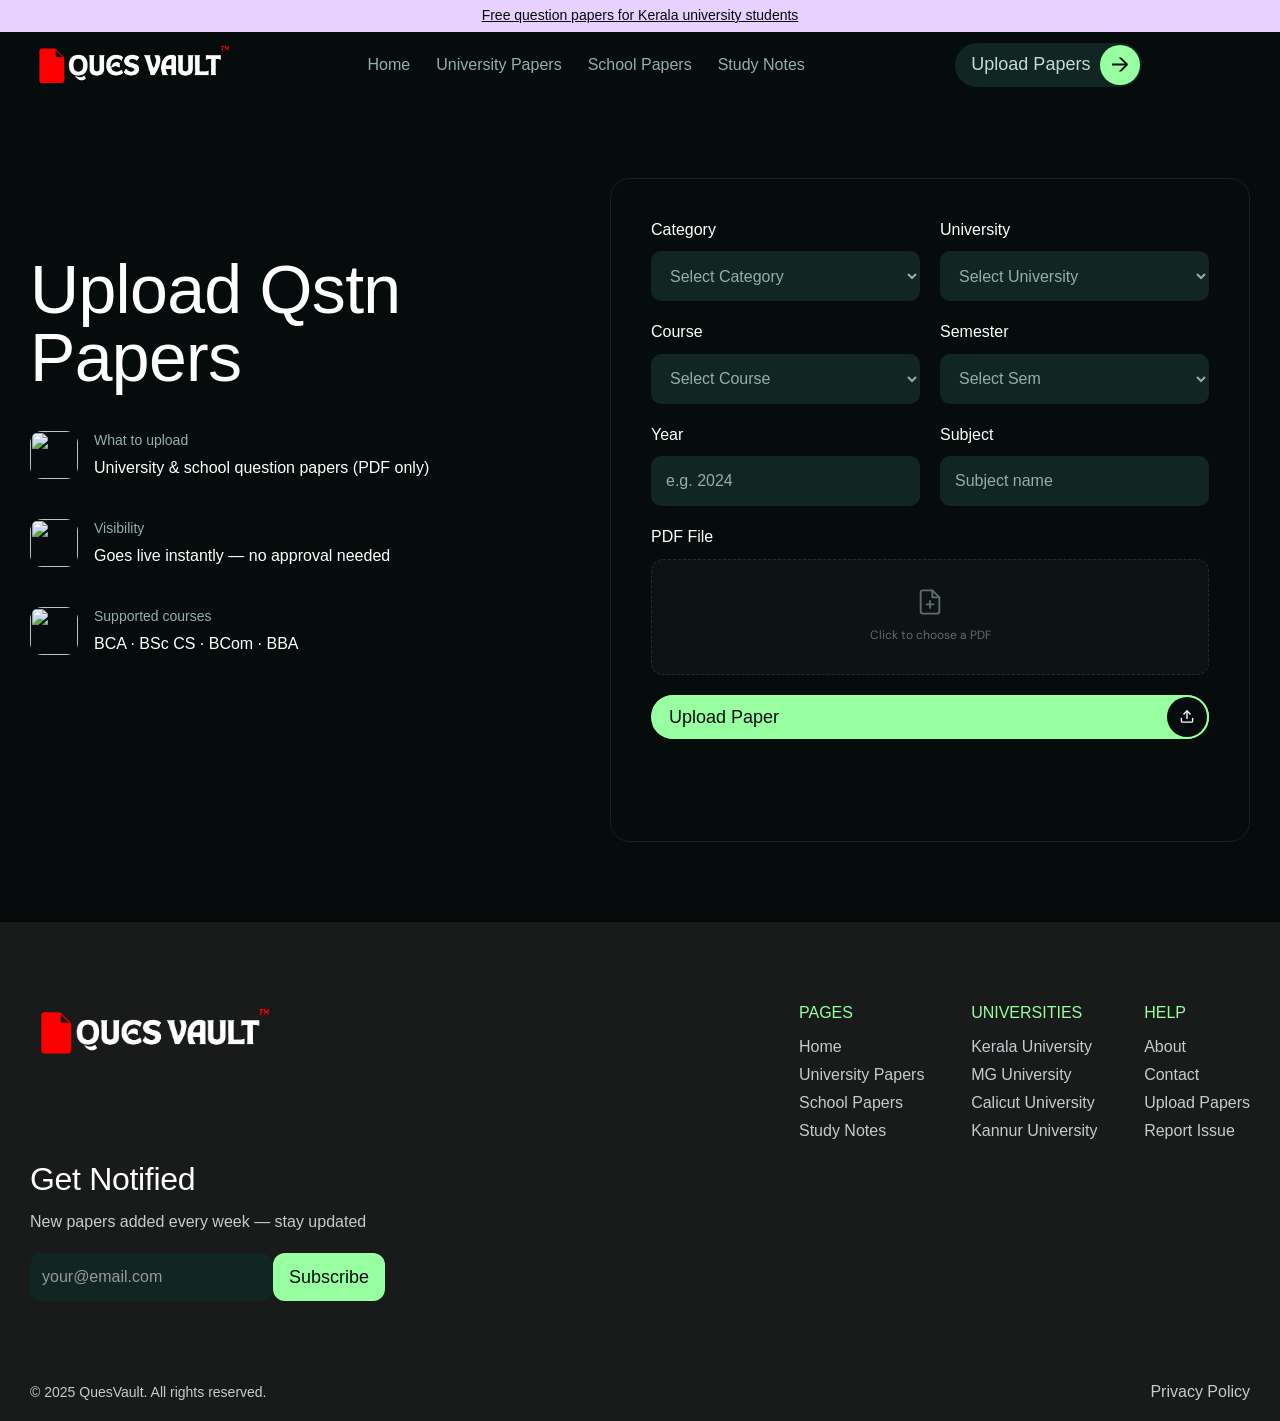
==== commit d068ab76: "new  site" ====
--- a/admin.html
+++ b/admin.html
@@ -1,550 +1,1118 @@
 <!DOCTYPE html>
-<html lang="en" data-theme="light">
+<html data-wf-domain="swiftform.webflow.io" data-wf-page="69db77bb7c71293341bfa0bf"
+  data-wf-site="69db77b97c71293341bfa085" lang="en" class="w-mod-js w-mod-ix w-mod-ix3"
+  data-scribe-recorder-ready="true">
 
 <head>
-<meta charset="UTF-8">
-<meta name="viewport" content="width=device-width,initial-scale=1">
-<title>Admin Upload — QuesVault</title>
-<link rel="preconnect" href="https://fonts.googleapis.com">
+  <meta http-equiv="Content-Type" content="text/html; charset=UTF-8">
+  <style>
+    .wf-force-outline-none[tabindex="-1"]:focus {
+      outline: none;
+    }
+  </style>
+  <link href="https://cdn.prod.website-files.com/" rel="preconnect" crossorigin="anonymous">
+  <title>QuesVault</title>
+  <link rel="preconnect" href="https://fonts.googleapis.com">
 <link rel="preconnect" href="https://fonts.gstatic.com" crossorigin>
 <link href="https://fonts.googleapis.com/css2?family=Playfair+Display:wght@600;700&family=DM+Sans:wght@300;400;500&display=swap" rel="stylesheet">
-<link rel="stylesheet" href="style.css">
+<meta
+content="QuesVault – Download previous year question papers for schools, colleges, and universities. Find semester-wise, course-wise, and subject-wise PDFs quickly and easily."
+name="description">
+
+<meta content="QuesVault - Question Paper Portal" property="og:title">
+
+<meta
+content="QuesVault – Your vault for every question paper. Search and download previous year papers by category, course, semester, and subject."
+property="og:description">
+
+<meta
+content="https://yourdomain.com/logo.png"
+property="og:image">
+
+<meta content="QuesVault - Question Paper Portal" property="twitter:title">
+
+<meta
+content="QuesVault – Access question papers for schools, colleges, and universities with fast downloads and organized search."
+property="twitter:description">
+
+<meta content="website" property="og:type">
+
+<meta content="QuesVault" property="og:site_name">
+
+<meta name="keywords"
+content="QuesVault, question papers, previous year question papers, semester papers, subject papers, exam papers, college papers, university papers, school papers, PDF downloads">
+
+<meta name="author"
+content="Hostlane Technolab">
+  <meta
+    content="https://cdn.prod.website-files.com/69db77b97c71293341bfa085/69e854957bf2cffe64fbed34_Social-share%20(2).png"
+    property="twitter:image">
+  <meta property="og:type" content="website">
+  <meta content="summary_large_image" name="twitter:card">
+  <meta content="width=device-width, initial-scale=1" name="viewport">
+  <meta content="Webflow" name="generator">
+  <link href="./index_files/style.css" rel="stylesheet" type="text/css"
+    integrity="sha384-mnasUTTFLIrit0qg9AJGgU8TA+grh2Q6uokgMHFO9fTufpj/i9Nzp/kzpVlI+MMh" crossorigin="anonymous">
+  <style>
+    @media (min-width:992px) {
+      html.w-mod-js:not(.w-mod-ix) [data-w-id="74ba1aaa-c857-f88d-c98c-d9fadd36995e"] {
+        -webkit-transform: translate3d(0, 0, 0) scale3d(1, 1, 1) rotateX(0) rotateY(0) rotateZ(0) skew(0, 0);
+        -moz-transform: translate3d(0, 0, 0) scale3d(1, 1, 1) rotateX(0) rotateY(0) rotateZ(0) skew(0, 0);
+        -ms-transform: translate3d(0, 0, 0) scale3d(1, 1, 1) rotateX(0) rotateY(0) rotateZ(0) skew(0, 0);
+        transform: translate3d(0, 0, 0) scale3d(1, 1, 1) rotateX(0) rotateY(0) rotateZ(0) skew(0, 0);
+      }
+
+      html.w-mod-js:not(.w-mod-ix) [data-w-id="74ba1aaa-c857-f88d-c98c-d9fadd36996e"] {
+        width: 44px;
+      }
+
+      html.w-mod-js:not(.w-mod-ix) [data-w-id="74ba1aaa-c857-f88d-c98c-d9fadd36996f"] {
+        display: none;
+        opacity: 0;
+      }
+
+      html.w-mod-js:not(.w-mod-ix) [data-w-id="74ba1aaa-c857-f88d-c98c-d9fadd369962"] {
+        color: rgb(5, 12, 11);
+      }
+
+      html.w-mod-js:not(.w-mod-ix) [data-w-id="74ba1aaa-c857-f88d-c98c-d9fadd369975"] {
+        background-color: rgb(5, 12, 11);
+        color: rgb(255, 255, 255);
+      }
+
+      html.w-mod-js:not(.w-mod-ix) [data-w-id="d9d5da89-d678-eb64-87f5-0e288a133008"] {
+        -webkit-transform: translate3d(0, 0, 0) scale3d(1, 1, 1) rotateX(0) rotateY(0) rotateZ(0) skew(0, 0);
+        -moz-transform: translate3d(0, 0, 0) scale3d(1, 1, 1) rotateX(0) rotateY(0) rotateZ(0) skew(0, 0);
+        -ms-transform: translate3d(0, 0, 0) scale3d(1, 1, 1) rotateX(0) rotateY(0) rotateZ(0) skew(0, 0);
+        transform: translate3d(0, 0, 0) scale3d(1, 1, 1) rotateX(0) rotateY(0) rotateZ(0) skew(0, 0);
+      }
+
+      html.w-mod-js:not(.w-mod-ix) [data-w-id="d9d5da89-d678-eb64-87f5-0e288a13300e"] {
+        width: 44px;
+      }
+
+      html.w-mod-js:not(.w-mod-ix) [data-w-id="d9d5da89-d678-eb64-87f5-0e288a13300f"] {
+        display: none;
+        opacity: 0;
+      }
+
+      html.w-mod-js:not(.w-mod-ix) [data-w-id="d9d5da89-d678-eb64-87f5-0e288a13300c"] {
+        color: rgb(5, 12, 11);
+      }
+
+      html.w-mod-js:not(.w-mod-ix) [data-w-id="d9d5da89-d678-eb64-87f5-0e288a133015"] {
+        background-color: rgb(5, 12, 11);
+        color: rgb(255, 255, 255);
+      }
+
+      html.w-mod-js:not(.w-mod-ix) [data-w-id="68a11bb0-0e42-d9ec-522c-b1547f390f20"] {
+        -webkit-transform: translate3d(0, 0, 0) scale3d(1, 1, 1) rotateX(0) rotateY(0) rotateZ(0) skew(0, 0);
+        -moz-transform: translate3d(0, 0, 0) scale3d(1, 1, 1) rotateX(0) rotateY(0) rotateZ(0) skew(0, 0);
+        -ms-transform: translate3d(0, 0, 0) scale3d(1, 1, 1) rotateX(0) rotateY(0) rotateZ(0) skew(0, 0);
+        transform: translate3d(0, 0, 0) scale3d(1, 1, 1) rotateX(0) rotateY(0) rotateZ(0) skew(0, 0);
+      }
+
+      html.w-mod-js:not(.w-mod-ix) [data-w-id="68a11bb0-0e42-d9ec-522c-b1547f390f26"] {
+        width: 44px;
+      }
+
+      html.w-mod-js:not(.w-mod-ix) [data-w-id="68a11bb0-0e42-d9ec-522c-b1547f390f27"] {
+        display: none;
+        opacity: 0;
+      }
+
+      html.w-mod-js:not(.w-mod-ix) [data-w-id="68a11bb0-0e42-d9ec-522c-b1547f390f24"] {
+        color: rgb(5, 12, 11);
+      }
+
+      html.w-mod-js:not(.w-mod-ix) [data-w-id="68a11bb0-0e42-d9ec-522c-b1547f390f2d"] {
+        background-color: rgb(5, 12, 11);
+        color: rgb(255, 255, 255);
+      }
+
+      html.w-mod-js:not(.w-mod-ix) [data-w-id="f2c39428-9e2b-7e56-b286-d566ae0a2127"] {
+        width: 197px;
+        height: 197px;
+        filter: blur(0px);
+      }
+
+      html.w-mod-js:not(.w-mod-ix) [data-w-id="e5b234bc-2f55-ae41-a227-79222828ca7c"] {
+        width: 109px;
+        height: 109px;
+        filter: blur(0px);
+      }
+
+      html.w-mod-js:not(.w-mod-ix) [data-w-id="aa646188-0b81-3adc-a6ee-6467099e206c"] {
+        width: 142px;
+        height: 142px;
+        filter: blur(0px);
+      }
+
+      html.w-mod-js:not(.w-mod-ix) [data-w-id="3aadf9c1-baef-951f-9ded-b0f01a01d337"] {
+        width: 109px;
+        height: 109px;
+        filter: blur(0px);
+      }
+
+      html.w-mod-js:not(.w-mod-ix) [data-w-id="887a1e0b-c155-9401-68a8-549d0678b341"] {
+        width: 197px;
+        height: 197px;
+        filter: blur(0px);
+      }
+
+      html.w-mod-js:not(.w-mod-ix) [data-w-id="aaf5283f-21e0-a68b-e21c-45bc2535dcc9"] {
+        width: 109px;
+        height: 109px;
+        filter: blur(0px);
+      }
+
+      html.w-mod-js:not(.w-mod-ix) [data-w-id="732a37d7-a469-954a-edf1-b7a73b1a76f2"] {
+        width: 197px;
+        height: 197px;
+        filter: blur(0px);
+      }
+    }
+
+    @media (max-width:991px) and (min-width:768px) {
+      html.w-mod-js:not(.w-mod-ix) [data-w-id="74ba1aaa-c857-f88d-c98c-d9fadd36995e"] {
+        -webkit-transform: translate3d(0, 0, 0) scale3d(1, 1, 1) rotateX(0) rotateY(0) rotateZ(0) skew(0, 0);
+        -moz-transform: translate3d(0, 0, 0) scale3d(1, 1, 1) rotateX(0) rotateY(0) rotateZ(0) skew(0, 0);
+        -ms-transform: translate3d(0, 0, 0) scale3d(1, 1, 1) rotateX(0) rotateY(0) rotateZ(0) skew(0, 0);
+        transform: translate3d(0, 0, 0) scale3d(1, 1, 1) rotateX(0) rotateY(0) rotateZ(0) skew(0, 0);
+      }
+
+      html.w-mod-js:not(.w-mod-ix) [data-w-id="74ba1aaa-c857-f88d-c98c-d9fadd36996e"] {
+        width: 44px;
+      }
+
+      html.w-mod-js:not(.w-mod-ix) [data-w-id="74ba1aaa-c857-f88d-c98c-d9fadd36996f"] {
+        display: none;
+        opacity: 0;
+      }
+
+      html.w-mod-js:not(.w-mod-ix) [data-w-id="74ba1aaa-c857-f88d-c98c-d9fadd369962"] {
+        color: rgb(5, 12, 11);
+      }
+
+      html.w-mod-js:not(.w-mod-ix) [data-w-id="74ba1aaa-c857-f88d-c98c-d9fadd369975"] {
+        background-color: rgb(5, 12, 11);
+        color: rgb(255, 255, 255);
+      }
+
+      html.w-mod-js:not(.w-mod-ix) [data-w-id="d9d5da89-d678-eb64-87f5-0e288a133008"] {
+        -webkit-transform: translate3d(0, 0, 0) scale3d(1, 1, 1) rotateX(0) rotateY(0) rotateZ(0) skew(0, 0);
+        -moz-transform: translate3d(0, 0, 0) scale3d(1, 1, 1) rotateX(0) rotateY(0) rotateZ(0) skew(0, 0);
+        -ms-transform: translate3d(0, 0, 0) scale3d(1, 1, 1) rotateX(0) rotateY(0) rotateZ(0) skew(0, 0);
+        transform: translate3d(0, 0, 0) scale3d(1, 1, 1) rotateX(0) rotateY(0) rotateZ(0) skew(0, 0);
+      }
+
+      html.w-mod-js:not(.w-mod-ix) [data-w-id="d9d5da89-d678-eb64-87f5-0e288a13300e"] {
+        width: 44px;
+      }
+
+      html.w-mod-js:not(.w-mod-ix) [data-w-id="d9d5da89-d678-eb64-87f5-0e288a13300f"] {
+        display: none;
+        opacity: 0;
+      }
+
+      html.w-mod-js:not(.w-mod-ix) [data-w-id="d9d5da89-d678-eb64-87f5-0e288a13300c"] {
+        color: rgb(5, 12, 11);
+      }
+
+      html.w-mod-js:not(.w-mod-ix) [data-w-id="d9d5da89-d678-eb64-87f5-0e288a133015"] {
+        background-color: rgb(5, 12, 11);
+        color: rgb(255, 255, 255);
+      }
+
+      html.w-mod-js:not(.w-mod-ix) [data-w-id="68a11bb0-0e42-d9ec-522c-b1547f390f20"] {
+        -webkit-transform: translate3d(0, 0, 0) scale3d(1, 1, 1) rotateX(0) rotateY(0) rotateZ(0) skew(0, 0);
+        -moz-transform: translate3d(0, 0, 0) scale3d(1, 1, 1) rotateX(0) rotateY(0) rotateZ(0) skew(0, 0);
+        -ms-transform: translate3d(0, 0, 0) scale3d(1, 1, 1) rotateX(0) rotateY(0) rotateZ(0) skew(0, 0);
+        transform: translate3d(0, 0, 0) scale3d(1, 1, 1) rotateX(0) rotateY(0) rotateZ(0) skew(0, 0);
+      }
+
+      html.w-mod-js:not(.w-mod-ix) [data-w-id="68a11bb0-0e42-d9ec-522c-b1547f390f26"] {
+        width: 44px;
+      }
+
+      html.w-mod-js:not(.w-mod-ix) [data-w-id="68a11bb0-0e42-d9ec-522c-b1547f390f27"] {
+        display: none;
+        opacity: 0;
+      }
+
+      html.w-mod-js:not(.w-mod-ix) [data-w-id="68a11bb0-0e42-d9ec-522c-b1547f390f24"] {
+        color: rgb(5, 12, 11);
+      }
+
+      html.w-mod-js:not(.w-mod-ix) [data-w-id="68a11bb0-0e42-d9ec-522c-b1547f390f2d"] {
+        background-color: rgb(5, 12, 11);
+        color: rgb(255, 255, 255);
+      }
+    }
+
+    @media (max-width:767px) and (min-width:480px) {
+      html.w-mod-js:not(.w-mod-ix) [data-w-id="74ba1aaa-c857-f88d-c98c-d9fadd36995e"] {
+        -webkit-transform: translate3d(0, 0, 0) scale3d(1, 1, 1) rotateX(0) rotateY(0) rotateZ(0) skew(0, 0);
+        -moz-transform: translate3d(0, 0, 0) scale3d(1, 1, 1) rotateX(0) rotateY(0) rotateZ(0) skew(0, 0);
+        -ms-transform: translate3d(0, 0, 0) scale3d(1, 1, 1) rotateX(0) rotateY(0) rotateZ(0) skew(0, 0);
+        transform: translate3d(0, 0, 0) scale3d(1, 1, 1) rotateX(0) rotateY(0) rotateZ(0) skew(0, 0);
+      }
+
+      html.w-mod-js:not(.w-mod-ix) [data-w-id="74ba1aaa-c857-f88d-c98c-d9fadd369962"] {
+        color: rgb(5, 12, 11);
+      }
+
+      html.w-mod-js:not(.w-mod-ix) [data-w-id="d9d5da89-d678-eb64-87f5-0e288a133008"] {
+        -webkit-transform: translate3d(0, 0, 0) scale3d(1, 1, 1) rotateX(0) rotateY(0) rotateZ(0) skew(0, 0);
+        -moz-transform: translate3d(0, 0, 0) scale3d(1, 1, 1) rotateX(0) rotateY(0) rotateZ(0) skew(0, 0);
+        -ms-transform: translate3d(0, 0, 0) scale3d(1, 1, 1) rotateX(0) rotateY(0) rotateZ(0) skew(0, 0);
+        transform: translate3d(0, 0, 0) scale3d(1, 1, 1) rotateX(0) rotateY(0) rotateZ(0) skew(0, 0);
+      }
+
+      html.w-mod-js:not(.w-mod-ix) [data-w-id="d9d5da89-d678-eb64-87f5-0e288a13300c"] {
+        color: rgb(5, 12, 11);
+      }
+
+      html.w-mod-js:not(.w-mod-ix) [data-w-id="68a11bb0-0e42-d9ec-522c-b1547f390f20"] {
+        -webkit-transform: translate3d(0, 0, 0) scale3d(1, 1, 1) rotateX(0) rotateY(0) rotateZ(0) skew(0, 0);
+        -moz-transform: translate3d(0, 0, 0) scale3d(1, 1, 1) rotateX(0) rotateY(0) rotateZ(0) skew(0, 0);
+        -ms-transform: translate3d(0, 0, 0) scale3d(1, 1, 1) rotateX(0) rotateY(0) rotateZ(0) skew(0, 0);
+        transform: translate3d(0, 0, 0) scale3d(1, 1, 1) rotateX(0) rotateY(0) rotateZ(0) skew(0, 0);
+      }
+
+      html.w-mod-js:not(.w-mod-ix) [data-w-id="68a11bb0-0e42-d9ec-522c-b1547f390f24"] {
+        color: rgb(5, 12, 11);
+      }
+    }
+
+    @media (max-width:479px) {
+      html.w-mod-js:not(.w-mod-ix) [data-w-id="74ba1aaa-c857-f88d-c98c-d9fadd36995e"] {
+        -webkit-transform: translate3d(0, 0, 0) scale3d(1, 1, 1) rotateX(0) rotateY(0) rotateZ(0) skew(0, 0);
+        -moz-transform: translate3d(0, 0, 0) scale3d(1, 1, 1) rotateX(0) rotateY(0) rotateZ(0) skew(0, 0);
+        -ms-transform: translate3d(0, 0, 0) scale3d(1, 1, 1) rotateX(0) rotateY(0) rotateZ(0) skew(0, 0);
+        transform: translate3d(0, 0, 0) scale3d(1, 1, 1) rotateX(0) rotateY(0) rotateZ(0) skew(0, 0);
+      }
+
+      html.w-mod-js:not(.w-mod-ix) [data-w-id="74ba1aaa-c857-f88d-c98c-d9fadd369962"] {
+        color: rgb(5, 12, 11);
+      }
+
+      html.w-mod-js:not(.w-mod-ix) [data-w-id="d9d5da89-d678-eb64-87f5-0e288a133008"] {
+        -webkit-transform: translate3d(0, 0, 0) scale3d(1, 1, 1) rotateX(0) rotateY(0) rotateZ(0) skew(0, 0);
+        -moz-transform: translate3d(0, 0, 0) scale3d(1, 1, 1) rotateX(0) rotateY(0) rotateZ(0) skew(0, 0);
+        -ms-transform: translate3d(0, 0, 0) scale3d(1, 1, 1) rotateX(0) rotateY(0) rotateZ(0) skew(0, 0);
+        transform: translate3d(0, 0, 0) scale3d(1, 1, 1) rotateX(0) rotateY(0) rotateZ(0) skew(0, 0);
+      }
+
+      html.w-mod-js:not(.w-mod-ix) [data-w-id="d9d5da89-d678-eb64-87f5-0e288a13300c"] {
+        color: rgb(5, 12, 11);
+      }
+
+      html.w-mod-js:not(.w-mod-ix) [data-w-id="68a11bb0-0e42-d9ec-522c-b1547f390f20"] {
+        -webkit-transform: translate3d(0, 0, 0) scale3d(1, 1, 1) rotateX(0) rotateY(0) rotateZ(0) skew(0, 0);
+        -moz-transform: translate3d(0, 0, 0) scale3d(1, 1, 1) rotateX(0) rotateY(0) rotateZ(0) skew(0, 0);
+        -ms-transform: translate3d(0, 0, 0) scale3d(1, 1, 1) rotateX(0) rotateY(0) rotateZ(0) skew(0, 0);
+        transform: translate3d(0, 0, 0) scale3d(1, 1, 1) rotateX(0) rotateY(0) rotateZ(0) skew(0, 0);
+      }
+
+      html.w-mod-js:not(.w-mod-ix) [data-w-id="68a11bb0-0e42-d9ec-522c-b1547f390f24"] {
+        color: rgb(5, 12, 11);
+      }
+    }
+  </style>
+  <style>
+    html.w-mod-js:not(.w-mod-ix3) :is(.about-cotnent-text) {
+      visibility: hidden !important;
+    }
+  </style>
+  <script
+    type="text/javascript">!function (o, c) { var n = c.documentElement, t = " w-mod-"; n.className += t + "js", ("ontouchstart" in o || o.DocumentTouch && c instanceof DocumentTouch) && (n.className += t + "touch") }(window, document);</script>
+  <link href="./img/favi.png"
+    rel="shortcut icon" type="image/x-icon">
+  <link href="./img/favi.png"
+    rel="apple-touch-icon">
+  <script src="./index_files/api.js.download"></script>
+</head>
+
 <style>
-  :root {
-    --bg-primary:    #F9F7F2;
-    --bg-secondary:  #FFFFFF;
-    --bg-card:       #FFFFFF;
-    --text-primary:  #1A1816;
-    --text-secondary:#6B6760;
-    --text-muted:    #A09D99;
-    --accent:        #C4531A;
-    --accent-light:  #FAECE7;
-    --accent-mid:    #E87240;
-    --border:        #E8E4DC;
-    --border-focus:  #C4531A;
-    --shadow-sm:     0 1px 3px rgba(26,24,22,0.06);
-    --shadow-md:     0 4px 16px rgba(26,24,22,0.08);
-    --shadow-lg:     0 8px 32px rgba(26,24,22,0.10);
-    --header-bg:     #1A1816;
-    --header-text:   #F9F7F2;
-    --header-muted:  #A09D99;
-    --radius-sm:     6px;
-    --radius-md:     10px;
-    --radius-lg:     16px;
-    --transition:    0.2s ease;
+  /* Hide Webflow badge/watermark */
+  .w-webflow-badge,
+  .webflow-badge,
+  .purchase-badge,
+  a[href*="webflow.com"] {
+    display: none !important;
+    visibility: hidden !important;
+    opacity: 0 !important;
   }
 
-  [data-theme="dark"] {
-    --bg-primary:    #121110;
-    --bg-secondary:  #1E1C1A;
-    --bg-card:       #252220;
-    --text-primary:  #F0EDE8;
-    --text-secondary:#A09D99;
-    --text-muted:    #6B6760;
-    --accent:        #E87240;
-    --accent-light:  #2A1A0F;
-    --accent-mid:    #C4531A;
-    --border:        #2E2B28;
-    --border-focus:  #E87240;
-    --shadow-sm:     0 1px 3px rgba(0,0,0,0.3);
-    --shadow-md:     0 4px 16px rgba(0,0,0,0.4);
-    --shadow-lg:     0 8px 32px rgba(0,0,0,0.5);
-    --header-bg:     #0D0C0B;
-    --header-text:   #F0EDE8;
-    --header-muted:  #6B6760;
+  /* Hide any elements with Webflow branding text */
+  *[class*="webflow"]:not([class*="webflow-icon"]):not([class*="webflow-button"]) {
+    display: none !important;
   }
 
-  *, *::before, *::after { box-sizing: border-box; margin: 0; padding: 0; }
-  html { scroll-behavior: smooth; }
-
-  body {
-    font-family: 'DM Sans', sans-serif;
-    background: var(--bg-primary);
-    color: var(--text-primary);
-    min-height: 100vh;
-    transition: background var(--transition), color var(--transition);
-  }
-
-  /* ══════════════════════════════════════
-     HEADER — identical to index.html
-  ══════════════════════════════════════ */
-  header {
-    background: var(--header-bg);
-    padding: 0;
-    position: sticky;
-    top: 0;
-    z-index: 100;
-    border-bottom: 1px solid rgba(255,255,255,0.06);
-  }
-
-  .header-inner {
-    max-width: 900px;
-    margin: 0 auto;
-    padding: 20px 32px;
-    display: flex;
-    align-items: center;
-    justify-content: space-between;
-    gap: 16px;
-    justify-content: center;
-  }
-
-  .header-brand a {
-    text-decoration: none;
-  }
-
-  .header-brand h1 {
-    font-family: 'Playfair Display', serif;
-    font-size: 26px;
-    font-weight: 700;
-    color: var(--header-text);
-    letter-spacing: -0.5px;
-    line-height: 1;
-  }
-
-  .header-brand p {
-    font-size: 11px;
-    font-weight: 300;
-    color: var(--header-muted);
-    letter-spacing: 2px;
-    text-transform: uppercase;
-    margin-top: 3px;
-  }
-
-  .header-actions {
-    display: flex;
-    align-items: center;
-    gap: 12px;
-  }
-
-  .btn-back {
-    display: inline-flex;
-    align-items: center;
-    gap: 7px;
-    background: rgba(255,255,255,0.10);
-    color: var(--header-text);
-    border: 1px solid rgba(255,255,255,0.14);
-    padding: 9px 18px;
-    border-radius: var(--radius-sm);
-    font-family: 'DM Sans', sans-serif;
-    font-size: 13px;
-    font-weight: 500;
-    cursor: pointer;
-    text-decoration: none;
-    transition: background var(--transition), transform 0.1s;
-  }
-
-  .btn-back:hover {
-    background: rgba(255,255,255,0.18);
-    transform: translateY(-1px);
-  }
-
-  .btn-back svg { width: 14px; height: 14px; flex-shrink: 0; }
-
-  .theme-toggle {
-    width: 46px;
-    height: 26px;
-    background: rgba(255,255,255,0.12);
-    border: 1px solid rgba(255,255,255,0.18);
-    border-radius: 999px;
-    cursor: pointer;
-    position: relative;
-    transition: background 0.25s;
-    flex-shrink: 0;
-  }
-
-  .theme-toggle::after {
-    content: '';
-    position: absolute;
-    top: 3px; left: 3px;
-    width: 18px; height: 18px;
-    border-radius: 50%;
-    background: #fff;
-    transition: transform 0.25s cubic-bezier(.4,0,.2,1);
-  }
-
-  [data-theme="dark"] .theme-toggle {
-    background: var(--accent);
-    border-color: var(--accent);
-  }
-
-  [data-theme="dark"] .theme-toggle::after {
-    transform: translateX(20px);
-  }
-
-  .theme-toggle-wrap {
-    display: flex;
-    align-items: center;
-    gap: 8px;
-  }
-
-  .theme-icon { font-size: 15px; line-height: 1; }
-  .icon-sun  { color: #F9C74F; }
-  .icon-moon { color: #A09D99; }
-
-  /* ══════════════════════════════════════
-     PAGE BODY
-  ══════════════════════════════════════ */
-  .container {
-    max-width: 920px;
-    margin: 0 auto;
-    padding: 56px 24px 80px;
-  }
-
-  .section-header {
-    margin-bottom: 28px;
-  }
-
-  .section-header h2 {
-    font-family: 'Playfair Display', serif;
-    font-size: 26px;
-    font-weight: 600;
-    color: var(--text-primary);
-    letter-spacing: -0.4px;
-  }
-
-  .accent-rule {
-    width: 36px;
-    height: 3px;
-    background: var(--accent);
-    border-radius: 99px;
-    margin: 10px 0 8px;
-  }
-
-  .section-header p {
-    font-size: 13px;
-    color: var(--text-secondary);
-    font-weight: 300;
-  }
-
-  /* ══════════════════════════════════════
-     UPLOAD CARD
-  ══════════════════════════════════════ */
-  .upload-card {
-    background: var(--bg-card);
-    border: 1px solid var(--border);
-    border-radius: var(--radius-lg);
-    box-shadow: var(--shadow-md);
-    padding: 32px 28px 28px;
-    position: relative;
-    overflow: hidden;
-    animation: fadeUp 0.45s cubic-bezier(.22,.68,0,1.2) both;
-  }
-
-  .upload-card::before {
-    content: '';
-    position: absolute;
-    top: 0; left: 0; right: 0;
-    height: 3px;
-    background: linear-gradient(90deg, transparent, var(--accent), transparent);
-  }
-
-  @keyframes fadeUp {
-    from { opacity: 0; transform: translateY(18px) scale(0.98); }
-    to   { opacity: 1; transform: translateY(0) scale(1); }
-  }
-
-  .field-label {
-    display: block;
-    font-size: 12px;
-    font-weight: 500;
-    letter-spacing: 1px;
-    text-transform: uppercase;
-    color: var(--text-muted);
-    margin-bottom: 6px;
-    margin-top: 18px;
-  }
-
-  .field-label:first-of-type { margin-top: 0; }
-
-  select,
-  input[type="text"],
-  input[type="number"] {
-    width: 100%;
-    padding: 10px 14px;
-    font-family: 'DM Sans', sans-serif;
-    font-size: 15px;
-    color: var(--text-primary);
-    background: var(--bg-primary);
-    border: 1px solid var(--border);
-    border-radius: var(--radius-sm);
-    outline: none;
-    appearance: none;
-    -webkit-appearance: none;
-    transition: border-color 0.15s, box-shadow 0.15s, background var(--transition), color var(--transition);
-  }
-
-  select {
-    background-image: url("data:image/svg+xml,%3Csvg xmlns='http://www.w3.org/2000/svg' width='12' height='12' viewBox='0 0 24 24' fill='none' stroke='%236B6760' stroke-width='2' stroke-linecap='round' stroke-linejoin='round'%3E%3Cpolyline points='6 9 12 15 18 9'/%3E%3C/svg%3E");
-    background-repeat: no-repeat;
-    background-position: right 12px center;
-    padding-right: 36px;
-    cursor: pointer;
-  }
-
-  select:hover, input:hover { border-color: var(--text-muted); }
-
-  select:focus, input:focus {
-    border-color: var(--border-focus);
-    box-shadow: 0 0 0 3px rgba(196,83,26,0.10);
-  }
-
-  .row-2 {
-    display: grid;
-    grid-template-columns: 1fr 1fr;
-    gap: 12px;
-  }
-
-  .file-wrap { position: relative; }
-
-  input[type="file"] {
-    position: absolute;
-    inset: 0;
-    opacity: 0;
-    cursor: pointer;
-    z-index: 2;
-    width: 100%;
-    height: 100%;
-  }
-
-  .file-display {
-    width: 100%;
-    padding: 24px 14px;
-    background: var(--bg-primary);
-    border: 1.5px dashed var(--border);
-    border-radius: var(--radius-md);
-    display: flex;
-    flex-direction: column;
-    align-items: center;
-    gap: 8px;
-    cursor: pointer;
-    transition: border-color 0.2s, background 0.2s;
-  }
-
-  .file-wrap:hover .file-display,
-  .file-wrap:focus-within .file-display {
-    border-color: var(--accent);
-    background: var(--accent-light);
-  }
-
-  .file-display svg { width: 28px; height: 28px; color: var(--accent); opacity: 0.7; }
-
-  .file-display .file-hint {
-    font-size: 12px;
-    color: var(--text-muted);
-    font-weight: 400;
-  }
-
-  .file-display .file-name {
-    font-size: 11px;
-    color: var(--accent);
-    font-weight: 600;
-    display: none;
-    text-align: center;
-    word-break: break-all;
-  }
-
-  .divider {
-    height: 1px;
-    background: var(--border);
-    margin: 24px 0 20px;
-  }
-
-  .btn-upload {
-    width: 100%;
-    padding: 13px;
-    font-family: 'DM Sans', sans-serif;
-    font-size: 13px;
-    font-weight: 500;
-    letter-spacing: 0.5px;
-    color: #fff;
-    background: var(--accent);
-    border: none;
-    border-radius: var(--radius-sm);
-    cursor: pointer;
-    display: flex;
-    align-items: center;
-    justify-content: center;
-    gap: 8px;
-    box-shadow: 0 2px 8px rgba(196,83,26,0.25);
-    transition: background var(--transition), transform 0.1s, box-shadow 0.1s;
-  }
-
-  .btn-upload:hover {
-    background: var(--accent-mid);
-    transform: translateY(-1px);
-    box-shadow: 0 4px 14px rgba(196,83,26,0.3);
-  }
-
-  .btn-upload:active { transform: translateY(0); box-shadow: none; }
-  .btn-upload svg { width: 16px; height: 16px; }
-
-  #msg {
-    margin-top: 14px;
-    font-size: 12px;
-    font-weight: 500;
-    text-align: center;
-    color: var(--accent);
-    min-height: 18px;
-  }
-
-  @media (max-width: 600px) {
-    .header-inner { padding: 16px 20px; flex-wrap: wrap; }
-    .container { padding: 36px 18px 60px; }
-    .upload-card { padding: 24px 18px 20px; }
-    .row-2 { grid-template-columns: 1fr; }
+  /* Additional protection against watermarks */
+  div[style*="webflow"],
+  span[style*="webflow"],
+  .w-badge {
+    display: none !important;
   }
 </style>
-</head>
-
-<body>
-
-<header>
-  <div class="header-inner">
-    <div class="header-brand">
-      <img src="./img/4.png" style="height: 50px;" alt="">
-      <!-- <p>Question Paper Portal</p> -->
-    </div>
-    <div class="header-actions">
-      <div class="theme-toggle-wrap">
-        <span class="theme-icon icon-sun" aria-hidden="true">☀</span>
-        <button class="theme-toggle" id="themeToggle" aria-label="Toggle dark mode"></button>
-        <span class="theme-icon icon-moon" aria-hidden="true">☽</span>
+
+<body class="page-wrapper">
+
+
+    <!-- ══════════════════════════════════════
+     TOP STRIP  (SwiftForm .navtop)
+══════════════════════════════════════ -->
+  <div class="navtop">
+    <div class="nav-top-text tag-regular">Free question papers for Kerala university students</div>
+  </div>
+
+  <!-- ══════════════════════════════════════
+     NAVBAR  (SwiftForm .navbar-wrap)
+══════════════════════════════════════ -->
+  <div id="navbar" class="navbar-wrap">
+    <div class="navbar">
+
+      <!-- Logo centre -->
+      <div class="navbar-middle">
+        <a href="index.html" class=" w-inline-block w--current">
+          <img loading="lazy" src="./img/4.png" style="height: 50px; " alt="QuesVault logo" class="nav-logo-img">
+        </a>
       </div>
-      <a href="index.html" class="btn-back">
-        <svg viewBox="0 0 24 24" fill="none" stroke="currentColor" stroke-width="2"
-             stroke-linecap="round" stroke-linejoin="round">
-          <polyline points="15 18 9 12 15 6"/>
-        </svg>
-        Back
-      </a>
-    </div>
-  </div>
-</header>
-
-<div class="container">
-
-  <div class="section-header">
-    <h2>Upload Question Paper</h2>
-    <div class="accent-rule"></div>
-    <p>Add a new paper to the vault</p>
-  </div>
-
-  <div class="upload-card">
-
-    <label class="field-label">Category</label>
-    <select id="category">
-      <option value="">Select Category</option>
-      <option value="school">School</option>
-      <option value="university">University</option>
-    </select>
-
-    <label class="field-label">University</label>
-    <select id="university">
-      <option value="">Select University</option>
-      <option>Kerala University</option>
-      <option>MG University</option>
-      <option>Calicut University</option>
-      <option>Kannur University</option>
-    </select>
-
-    <div class="row-2">
-      <div>
-        <label class="field-label">Course</label>
-        <select id="course">
-          <option value="">Select Course</option>
-          <option>BCA</option>
-          <option>BSc Computer Science</option>
-          <option>BCom</option>
-          <option>BBA</option>
-        </select>
+
+      <!-- Nav links left -->
+      <div class="nabvar-info">
+        <a href="index.html" class="nav-logo _02 w-inline-block w--current">
+          <img loading="lazy" src="./img/4.png" alt="QuesVault logo" class="nav-logo-img">
+        </a>
+
+        <div class="navbar-info-left">
+
+          <!-- Home -->
+          <div class="nav-dropdown w-dropdown">
+            <div class="navitem-toggle w-dropdown-toggle">
+              <a href="index.html" class="nav-items-wrap w-inline-block w--current">
+                <div class="nav-item-inside">
+                  <div class="nav-item">Home</div>
+                  <div class="nav-item">Home</div>
+                </div>
+              </a>
+            </div>
+          </div>
+
+          <!-- University Papers -->
+          <div class="nav-dropdown w-dropdown">
+            <div class="navitem-toggle w-dropdown-toggle">
+              <a href="#" class="nav-items-wrap w-inline-block"
+                onclick="qvFilter('category','university'); loadPapers(); return false;">
+                <div class="nav-item-inside">
+                  <div class="nav-item">University Papers</div>
+                  <div class="nav-item">University Papers</div>
+                </div>
+              </a>
+            </div>
+          </div>
+
+          <!-- School Papers -->
+          <div class="nav-dropdown w-dropdown">
+            <div class="navitem-toggle w-dropdown-toggle">
+              <a href="#" class="nav-items-wrap w-inline-block"
+                onclick="qvFilter('category','school'); loadPapers(); return false;">
+                <div class="nav-item-inside">
+                  <div class="nav-item">School Papers</div>
+                  <div class="nav-item">School Papers</div>
+                </div>
+              </a>
+            </div>
+          </div>
+
+          <!-- Study Notes -->
+          <div class="nav-dropdown w-dropdown">
+            <div class="navitem-toggle w-dropdown-toggle">
+              <a href="#" class="nav-items-wrap w-inline-block">
+                <div class="nav-item-inside">
+                  <div class="nav-item">Study Notes</div>
+                  <div class="nav-item">Study Notes</div>
+                </div>
+              </a>
+            </div>
+          </div>
+
+        </div><!-- /navbar-info-left -->
+      </div><!-- /nabvar-info -->
+
+      <!-- Right CTA -->
+      <div class="navbar-right"><a href="admin.html " data-wf--secondary-btn--variant="base"
+          data-w-id="eb4e669e-9f8d-20f1-6ed9-b011d824b479" class="secondary-btn w-inline-block">
+          <div class="secondary-btn-texts">
+            <div class="secondary-btn-text-inside">
+              <div class="nav-button-text"
+                style="transform: translate3d(0px, 0%, 0px) scale3d(1, 1, 1) rotateX(0deg) rotateY(0deg) rotateZ(0deg) skew(0deg, 0deg); transform-style: preserve-3d;">
+                Upload Papers</div>
+              <div class="nav-button-text"
+                style="transform: translate3d(0px, 0%, 0px) scale3d(1, 1, 1) rotateX(0deg) rotateY(0deg) rotateZ(0deg) skew(0deg, 0deg); transform-style: preserve-3d;">
+                Upload Papers</div>
+            </div>
+          </div>
+          <div class="secondary-btn-icon-outside">
+            <div class="secondary-btn-icons">
+              <div class="secondary-btn-icon-inside"
+                style="transform: translate3d(-16px, 0px, 0px) scale3d(1, 1, 1) rotateX(0deg) rotateY(0deg) rotateZ(0deg) skew(0deg, 0deg); transform-style: preserve-3d;">
+                <div class="nav-btn-ico w-embed"><svg width="100%" height="100%" viewBox="0 0 17 15" fill="none"
+                    xmlns="http://www.w3.org/2000/svg">
+                    <path
+                      d="M7.08594 15L13.5859 8.5L5.68248e-07 8.5L7.43094e-07 6.5L13.5859 6.5L7.08594 -8.41103e-07L9.91406 -5.9386e-07L16.707 6.79297L16.707 8.20703L9.91406 15L7.08594 15Z"
+                      fill="currentColor"></path>
+                  </svg></div>
+                <div class="nav-btn-ico w-embed"><svg width="100%" height="100%" viewBox="0 0 17 15" fill="none"
+                    xmlns="http://www.w3.org/2000/svg">
+                    <path
+                      d="M7.08594 15L13.5859 8.5L5.68248e-07 8.5L7.43094e-07 6.5L13.5859 6.5L7.08594 -8.41103e-07L9.91406 -5.9386e-07L16.707 6.79297L16.707 8.20703L9.91406 15L7.08594 15Z"
+                      fill="currentColor"></path>
+                  </svg></div>
+              </div>
+            </div>
+          </div>
+        </a></div>
+
+      <div data-w-id="729e23e8-f47e-f872-0050-575a0a6cc2df">
+
+
+        <div data-w-id="nav-toggle-btn" class="nav-toggle-btn-wrap">
+          <div class="nav-toogle-btn menu w-embed">
+            <svg width="100%" height="100%" viewBox="0 0 24 24" fill="none" xmlns="http://www.w3.org/2000/svg">
+              <path
+                d="M18.5791 15.289C19.1022 15.2891 19.5263 15.6924 19.5264 16.1894C19.5264 16.6865 19.1022 17.0897 18.5791 17.0898H5.94727C5.4241 17.0898 5 16.6865 5 16.1894C5.00004 15.6924 5.42412 15.2891 5.94727 15.289H18.5791ZM18.5791 10.4892C19.1021 10.4893 19.5261 10.8918 19.5264 11.3886C19.5264 11.8857 19.1022 12.2889 18.5791 12.289H5.94727C5.4241 12.289 5 11.8857 5 11.3886C5.00027 10.8918 5.42426 10.4893 5.94727 10.4892H18.5791ZM18.5791 5.68844C19.1022 5.68852 19.5264 6.09178 19.5264 6.58883C19.5263 7.08583 19.1022 7.48914 18.5791 7.48922H5.94727C5.42412 7.48917 5.00005 7.08585 5 6.58883C5 6.09177 5.4241 5.68849 5.94727 5.68844H18.5791Z"
+                fill="currentColor" />
+            </svg>
+          </div>
+        </div>
+
+        <div class="menu-wrap-3 _02" style="display: none;">
+          <div class="menu-wrap-outside">
+            <div class="menu-wrap-inside">
+
+              <div class="menu-inside-info">
+                <a href="index.html" class=" _03 w-inline-block">
+                  <img loading="lazy" src="./img/4.png" style="height: 50px;" alt="QuesVault logo">
+                </a>
+                <div data-w-id="nav-close-btn" class="nav-toggle-btn-wrap">
+                  <div class="nav-toogle-btn close w-embed">
+                    <svg width="100%" height="100%" viewBox="0 0 24 23" fill="none" xmlns="http://www.w3.org/2000/svg">
+                      <path
+                        d="M16.219 6.51595C16.589 6.14639 17.1741 6.13164 17.5256 6.48275C17.8771 6.83382 17.8623 7.41787 17.4924 7.78743L13.6624 11.6126L17.4924 15.4378C17.8624 15.8073 17.877 16.3914 17.5256 16.7425C17.1741 17.0936 16.589 17.0789 16.219 16.7093L12.3899 12.8841L8.56079 16.7093C8.19082 17.0789 7.60565 17.0936 7.25415 16.7425C6.90281 16.3914 6.91744 15.8073 7.28735 15.4378L11.1165 11.6126L7.28735 7.78743C6.91756 7.41788 6.90275 6.83381 7.25415 6.48275C7.60565 6.13164 8.19082 6.14639 8.56079 6.51595L12.3899 10.3402L16.219 6.51595Z"
+                        fill="currentColor" />
+                    </svg>
+                  </div>
+                </div>
+              </div>
+
+              <div class="menu-top-3">
+                <div class="menu-body _01">
+                  <div class="menu-body-item-3">
+                    <div class="menu-body-outside">
+                      <div class="menu-body-inside-text caption">Main</div>
+                    </div>
+
+                    <a href="index.html" class="dropdown-text-outside-2 w-inline-block w--current">
+                      <div class="dropdown-inside-texts">
+                        <div class="dropdown-inside-text">Home</div>
+                        <div class="dropdown-inside-text model-25">Home</div>
+                      </div>
+                    </a>
+
+                    <a href="#" class="dropdown-text-outside-2 w-inline-block"
+                      onclick="qvFilter('category','university'); loadPapers(); closeMobileMenu(); return false;">
+                      <div class="dropdown-inside-texts">
+                        <div class="dropdown-inside-text">University Papers</div>
+                        <div class="dropdown-inside-text model-25">University Papers</div>
+                      </div>
+                    </a>
+
+                    <a href="#" class="dropdown-text-outside-2 w-inline-block"
+                      onclick="qvFilter('category','school'); loadPapers(); closeMobileMenu(); return false;">
+                      <div class="dropdown-inside-texts">
+                        <div class="dropdown-inside-text">School Papers</div>
+                        <div class="dropdown-inside-text model-25">School Papers</div>
+                      </div>
+                    </a>
+
+                    <a href="#" class="dropdown-text-outside-2 w-inline-block">
+                      <div class="dropdown-inside-texts">
+                        <div class="dropdown-inside-text">Study Notes</div>
+                        <div class="dropdown-inside-text model-25">Study Notes</div>
+                      </div>
+                    </a>
+
+                    <a href="admin.html" class="dropdown-text-outside-2 w-inline-block">
+                      <div class="dropdown-inside-texts">
+                        <div class="dropdown-inside-text">Upload Papers</div>
+                        <div class="dropdown-inside-text model-25">Upload Papers</div>
+                      </div>
+                    </a>
+
+                  </div>
+                </div>
+              </div>
+
+            </div><!-- /menu-wrap-inside -->
+            <div class="newsletters">
+              <div class="newsletter-head">
+                <div class="newsletter-title title-02">Stay Updated</div>
+                <div class="newsletter-text para-regular">Get notified when new papers and study notes are added</div>
+              </div>
+              <div class="newsletter-form w-form">
+                <form id="email-form-qv" name="email-form" class="newsletter-form-inside" aria-label="Email Form">
+                  <input class="newsletter-text-field w-input" maxlength="256" name="email"
+                    placeholder="eg. student@email.com" type="email" id="qv-email-input" required>
+                  <input type="submit" class="newsletter-submit button-text w-button" value="Subscribe">
+                </form>
+                <div class="success-message w-form-done" tabindex="-1" role="region" aria-label="Email Form success">
+                  <div>Thank you! You're now subscribed to QuesVault updates.</div>
+                </div>
+                <div class="error-message w-form-fail" tabindex="-1" role="region" aria-label="Email Form failure">
+                  <div>Oops! Something went wrong. Please try again.</div>
+                </div>
+              </div>
+
+              <div class="menu-social-insides">
+                <a href="https://www.facebook.com/" target="_blank" class="menu-social-icon w-inline-block">
+                  <div class="menu-social-ico w-embed">
+                    <svg width="100%" height="100%" viewBox="0 0 20 20" fill="none" xmlns="http://www.w3.org/2000/svg">
+                      <path
+                        d="M11.0542 17.9976V11.1676H13.3583L13.7008 8.49347H11.0542V6.79014C11.0542 6.01847 11.2692 5.49014 12.3767 5.49014H13.78V3.10597C13.0972 3.0328 12.4109 2.99747 11.7242 3.00014C9.6875 3.00014 8.28917 4.24347 8.28917 6.52597V8.48847H6V11.1626H8.29417V17.9976H11.0542Z"
+                        fill="currentColor" />
+                    </svg>
+                  </div>
+                </a>
+                <a href="https://x.com" target="_blank" class="menu-social-icon w-inline-block">
+                  <div class="menu-social-ico w-embed">
+                    <svg width="100%" height="100%" viewBox="0 0 20 20" fill="none" xmlns="http://www.w3.org/2000/svg">
+                      <path
+                        d="M18.252 4.56837C17.6543 4.82618 17.0039 5.01173 16.334 5.08399C17.0295 4.67078 17.5504 4.01798 17.7988 3.24805C17.1462 3.63631 16.4312 3.90857 15.6855 4.05274C15.3739 3.71959 14.997 3.45419 14.5783 3.27307C14.1596 3.09195 13.7081 2.999 13.252 3.00001C11.4062 3.00001 9.92187 4.4961 9.92187 6.33204C9.92187 6.58985 9.95312 6.84766 10.0039 7.09571C7.24023 6.95118 4.77539 5.63087 3.13672 3.60938C2.83814 4.11937 2.68167 4.70006 2.68359 5.29102C2.68359 6.44727 3.27148 7.4668 4.16797 8.06641C3.63966 8.04561 3.12372 7.9004 2.66211 7.64259V7.6836C2.66211 9.30274 3.80664 10.6445 5.33203 10.9531C5.04562 11.0275 4.75099 11.0656 4.45508 11.0664C4.23828 11.0664 4.0332 11.0449 3.82617 11.0156C4.24805 12.3359 5.47656 13.2949 6.93945 13.3262C5.79492 14.2227 4.36133 14.75 2.80469 14.75C2.52539 14.75 2.26758 14.7402 2 14.709C3.47656 15.6563 5.22852 16.2031 7.11523 16.2031C13.2402 16.2031 16.5918 11.1289 16.5918 6.72462C16.5918 6.58009 16.5918 6.43555 16.582 6.29102C17.2305 5.81641 17.7988 5.22852 18.252 4.56837Z"
+                        fill="currentColor" />
+                    </svg>
+                  </div>
+                </a>
+                <a href="https://www.instagram.com/" target="_blank" class="menu-social-icon w-inline-block">
+                  <div class="menu-social-ico w-embed">
+                    <svg width="100%" height="100%" viewBox="0 0 20 20" fill="none" xmlns="http://www.w3.org/2000/svg">
+                      <path
+                        d="M9.80527 7.20371C8.37167 7.20371 7.20175 8.37363 7.20175 9.80722C7.20175 11.2408 8.37167 12.4107 9.80527 12.4107C11.2389 12.4107 12.4088 11.2408 12.4088 9.80722C12.4088 8.37363 11.2389 7.20371 9.80527 7.20371ZM17.6139 9.80722C17.6139 8.7291 17.6236 7.66074 17.5631 6.58457C17.5025 5.33457 17.2174 4.22519 16.3033 3.31113C15.3873 2.39511 14.2799 2.11191 13.0299 2.05136C11.9518 1.99082 10.8834 2.00058 9.80722 2.00058C8.7291 2.00058 7.66074 1.99082 6.58457 2.05136C5.33457 2.11191 4.22519 2.39707 3.31113 3.31113C2.39511 4.22714 2.11191 5.33457 2.05136 6.58457C1.99082 7.66269 2.00058 8.73105 2.00058 9.80722C2.00058 10.8834 1.99082 11.9537 2.05136 13.0299C2.11191 14.2799 2.39707 15.3893 3.31113 16.3033C4.22714 17.2193 5.33457 17.5025 6.58457 17.5631C7.66269 17.6236 8.73105 17.6139 9.80722 17.6139C10.8853 17.6139 11.9537 17.6236 13.0299 17.5631C14.2799 17.5025 15.3893 17.2174 16.3033 16.3033C17.2193 15.3873 17.5025 14.2799 17.5631 13.0299C17.6256 11.9537 17.6139 10.8853 17.6139 9.80722ZM9.80527 13.8131C7.58847 13.8131 5.79941 12.024 5.79941 9.80722C5.79941 7.59042 7.58847 5.80136 9.80527 5.80136C12.0221 5.80136 13.8111 7.59042 13.8111 9.80722C13.8111 12.024 12.0221 13.8131 9.80527 13.8131ZM13.9752 6.57285C13.4576 6.57285 13.0396 6.15488 13.0396 5.6373C13.0396 5.11972 13.4576 4.70175 13.9752 4.70175C14.4928 4.70175 14.9107 5.11972 14.9107 5.6373C14.9109 5.7602 14.8868 5.88192 14.8398 5.9955C14.7929 6.10908 14.724 6.21227 14.6371 6.29918C14.5502 6.38608 14.447 6.45499 14.3334 6.50195C14.2198 6.54891 14.0981 6.573 13.9752 6.57285Z"
+                        fill="currentColor" />
+                    </svg>
+                  </div>
+                </a>
+              </div>
+            </div>
+          </div><!-- /menu-wrap-outside -->
+
+          <div class="inside-nav-bttm">
+            <div class="nav-copyright tag-regular">© 2026 <a href="index.html"
+                class="nav-foot-link w--current">QuesVault™</a></div>
+            <div class="inside-nav-links">
+              <a href="terms.html" class="dropdown-text-outside-2 _02 w-inline-block">
+                <div class="dropdown-inside-texts">
+                  <div class="dropdown-inside-text _02">Terms &amp; Conditions</div>
+                  <div class="dropdown-inside-text">Terms &amp; Conditions</div>
+                </div>
+              </a>
+              <a href="privacy.html" class="dropdown-text-outside-2 _02 w-inline-block">
+                <div class="dropdown-inside-texts">
+                  <div class="dropdown-inside-text _02">Privacy Policy</div>
+                  <div class="dropdown-inside-text">Privacy Policy</div>
+                </div>
+              </a>
+            </div>
+          </div>
+        </div>
       </div>
-      <div>
-        <label class="field-label">Semester</label>
-        <select id="semester">
-          <option value="">Select Sem</option>
-          <option>Sem 1</option>
-          <option>Sem 2</option>
-          <option>Sem 3</option>
-          <option>Sem 4</option>
-          <option>Sem 5</option>
-          <option>Sem 6</option>
-        </select>
+
+
+
+    </div><!-- /navbar -->
+  </div><!-- /navbar-wrap -->
+
+
+      <style>
+    /* minimal — only for the file input which has no SwiftForm equivalent */
+    .file-wrap { position: relative; }
+    .file-wrap input[type="file"] {
+      position: absolute; inset: 0; opacity: 0; cursor: pointer; z-index: 2; width: 100%; height: 100%;
+    }
+    .file-display {
+      display: flex; flex-direction: column; align-items: center;
+      justify-content: center; gap: 8px; padding: 28px 16px;
+      border: 1.5px dashed #1f2e2c; border-radius: 12px;
+      background: rgba(255,255,255,0.03); cursor: pointer;
+      transition: border-color 0.2s, background 0.2s;
+    }
+    .file-wrap:hover .file-display,
+    .file-wrap:focus-within .file-display {
+      border-color: rgba(180,245,224,0.4);
+      background: rgba(180,245,224,0.04);
+    }
+    .file-display svg { width: 28px; height: 28px; stroke: #5f6d6b; }
+    .file-hint { font-size: 12px; color: #5f6d6b; font-family: 'DM Sans', sans-serif; }
+    #fileName { font-size: 11px; font-weight: 600; color: #b4f5e0; display: none; word-break: break-all; text-align: center; }
+    #msg { margin-top: 14px; font-size: 12px; font-weight: 500; text-align: center; color: #b4f5e0; min-height: 18px; }
+  </style>
+
+
+  <!-- UPLOAD SECTION — exact SwiftForm .contact structure -->
+  <section class="contact container-full">
+    <div class="container-fluid">
+      <div class="contact-wrap">
+
+        <!-- LEFT — SwiftForm contact-left with contact-item-list & contact-item-card -->
+        <div class="contact-left">
+
+          <h2 class="contact-title">Upload Qstn Papers</h2>
+
+          <div class="contact-item-list">
+
+            <div class="contact-item last">
+              <img src="https://cdn.prod.website-files.com/69db77b97c71293341bfa085/69e9c504f5f8305596106eaa_icon%20(73).svg"
+                loading="lazy" alt="" class="contact-item-img">
+              <div class="contact-item-info">
+                <div class="contact-item-info-text tag-bold">What to upload</div>
+                <div class="contact-info-item-txt para-bold">University &amp; school question papers (PDF only)</div>
+              </div>
+            </div>
+
+            <div class="contact-item last">
+              <img src="https://cdn.prod.website-files.com/69db77b97c71293341bfa085/69e9c50460dc437fce788576_icon%20(72).svg"
+                loading="lazy" alt="" class="contact-item-img">
+              <div class="contact-item-info">
+                <div class="contact-item-info-text tag-bold">Visibility</div>
+                <div class="contact-info-item-txt para-bold">Goes live instantly — no approval needed</div>
+              </div>
+            </div>
+
+            <div class="contact-item last">
+              <img src="https://cdn.prod.website-files.com/69db77b97c71293341bfa085/69e9c5049c0a7f14b4590b28_icon%20(74).svg"
+                loading="lazy" alt="" class="contact-item-img">
+              <div class="contact-item-info">
+                <div class="contact-item-info-text tag-bold">Supported courses</div>
+                <div class="contact-info-item-txt para-bold">BCA · BSc CS · BCom · BBA</div>
+              </div>
+            </div>
+
+          </div>
+
+
+
+        </div>
+        <!-- /contact-left -->
+
+
+        <!-- RIGHT — exact SwiftForm contact-right / form-block-01 pattern -->
+        <div class="contact-right">
+          <div class="form-block-01">
+<form id="upload-form" name="upload-form" class="contact-form-01" aria-label="Upload Form"
+  onsubmit="return false;">
+
+              <!-- Category + University -->
+              <div class="form-group-01">
+                <div class="form-group-inside">
+                  <div class="form-group-inside-txt para-bold">Category</div>
+                  <div class="field-group-01">
+                    <select id="category" class="form-field-01 _03 w-input">
+                      <option value="">Select Category</option>
+                      <option value="school">School</option>
+                      <option value="university">University</option>
+                    </select>
+                  </div>
+                </div>
+                <div class="form-group-inside">
+                  <div class="form-group-inside-txt para-bold">University</div>
+                  <div class="field-group-01">
+                    <select id="university" class="form-field-01 _03 w-input">
+                      <option value="">Select University</option>
+                      <option>Kerala University</option>
+                      <option>MG University</option>
+                      <option>Calicut University</option>
+                      <option>Kannur University</option>
+                    </select>
+                  </div>
+                </div>
+              </div>
+
+              <!-- Course + Semester -->
+              <div class="form-group-01">
+                <div class="form-group-inside">
+                  <div class="form-group-inside-txt para-bold">Course</div>
+                  <div class="field-group-01">
+                    <select id="course" class="form-field-01 _03 w-input">
+                      <option value="">Select Course</option>
+                      <option>BCA</option>
+                      <option>BSc Computer Science</option>
+                      <option>BCom</option>
+                      <option>BBA</option>
+                    </select>
+                  </div>
+                </div>
+                <div class="form-group-inside">
+                  <div class="form-group-inside-txt para-bold">Semester</div>
+                  <div class="field-group-01">
+                    <select id="semester" class="form-field-01 _03 w-input">
+                      <option value="">Select Sem</option>
+                      <option>Sem 1</option>
+                      <option>Sem 2</option>
+                      <option>Sem 3</option>
+                      <option>Sem 4</option>
+                      <option>Sem 5</option>
+                      <option>Sem 6</option>
+                    </select>
+                  </div>
+                </div>
+              </div>
+
+              <!-- Year + Subject -->
+              <div class="form-group-01">
+                <div class="form-group-inside">
+                  <div class="form-group-inside-txt para-bold">Year</div>
+                  <div class="field-group-01">
+                    <input class="form-field-01 _03 w-input" type="number" id="year" placeholder="e.g. 2024">
+                  </div>
+                </div>
+                <div class="form-group-inside">
+                  <div class="form-group-inside-txt para-bold">Subject</div>
+                  <div class="field-group-01">
+                    <input class="form-field-01 _03 w-input" type="text" id="subject" placeholder="Subject name">
+                  </div>
+                </div>
+              </div>
+
+              <!-- PDF File -->
+              <div class="form-group-01">
+                <div class="form-group-inside" style="flex:1;">
+                  <div class="form-group-inside-txt para-bold">PDF File</div>
+                  <div class="field-group-01">
+                    <div class="file-wrap">
+                      <input type="file" id="pdf" accept=".pdf" onchange="updateFileName(this)">
+                      <div class="file-display">
+                        <svg viewBox="0 0 24 24" fill="none" stroke-width="1.6"
+                             stroke-linecap="round" stroke-linejoin="round">
+                          <path d="M14 2H6a2 2 0 0 0-2 2v16a2 2 0 0 0 2 2h12a2 2 0 0 0 2-2V8z"/>
+                          <polyline points="14 2 14 8 20 8"/>
+                          <line x1="12" y1="11" x2="12" y2="17"/>
+                          <line x1="9" y1="14" x2="15" y2="14"/>
+                        </svg>
+                        <span class="file-hint">Click to choose a PDF</span>
+                        <span id="fileName"></span>
+                      </div>
+                    </div>
+                  </div>
+                </div>
+              </div>
+
+              <!-- Submit — exact SwiftForm .form-btn pattern from index.html -->
+              <div class="form-btn">
+                <div class="secondary-btn-texts sbmit-btn">
+                  <div class="secondary-btn-text-inside">
+                    <div class="nav-button-text">Upload Paper</div>
+                    <div class="nav-button-text">Upload Paper</div>
+                  </div>
+                </div>
+                <button type="button" class="form-sbmit-btn" onclick="uploadPDF()"></button>
+
+
+                <div class="secondary-btn-icon-outside sbmit-btn">
+                  <div class="secondary-btn-icons">
+                    <div class="secondary-btn-icon-inside">
+                      <div class="nav-btn-ico w-embed">
+                        <svg width="100%" height="100%" viewBox="0 0 24 24" fill="none" stroke="currentColor"
+                          stroke-width="2.2" stroke-linecap="round" stroke-linejoin="round">
+                          <path d="M21 15v4a2 2 0 0 1-2 2H5a2 2 0 0 1-2-2v-4"/>
+                          <polyline points="17 8 12 3 7 8"/>
+                          <line x1="12" y1="3" x2="12" y2="15"/>
+                        </svg>
+                      </div>
+                    </div>
+                  </div>
+                </div>
+              </div>
+
+              <p id="msg"></p>
+
+            </form>
+
+            <div class="success-message w-form-done" tabindex="-1" role="region" aria-label="Upload Form success">
+              <div>Paper uploaded successfully!</div>
+            </div>
+            <div class="error-message w-form-fail" tabindex="-1" role="region" aria-label="Upload Form failure">
+              <div>Oops! Something went wrong. Please try again.</div>
+            </div>
+          </div>
+        </div>
+        <!-- /contact-right -->
+
       </div>
     </div>
-
-    <div class="row-2">
-      <div>
-        <label class="field-label">Year</label>
-        <input type="number" id="year" placeholder="e.g. 2024">
+  </section>
+
+
+
+  <!-- ══════════════════════════════════════
+     FOOTER  (SwiftForm .footer-wrapper)
+══════════════════════════════════════ -->
+  <div class="footer-wrapper">
+    <section class="footer">
+      <div class="container-fluid">
+        <div class="footer-outside">
+
+          <div class="footer-content">
+            <a href="index.html" class=" w-inline-block w--current">
+              <img loading="lazy" src="./img/4.png" style="height: 60px; width: ; " alt="QuesVault" class="">
+            </a>
+
+            <div class="footer-menu">
+              <div class="footer-menu-body">
+
+                <div class="footer-menu-item">
+                  <div class="footer-menu-body-outside">
+                    <div class="menu-body-inside-text caption">Pages</div>
+                  </div>
+
+
+                  <a href="index.html" class="dropdown-text-outside-2 _03 w-inline-block">
+                    <div class="dropdown-inside-texts">
+                      <div class="dropdown-inside-text"
+                        style="transform: translate3d(0px, 0%, 0px) scale3d(1, 1, 1) rotateX(0deg) rotateY(0deg) rotateZ(0deg) skew(0deg, 0deg); transform-style: preserve-3d;">
+                        Home</div>
+                      <div class="dropdown-inside-text model-25"
+                        style="transform: translate3d(0px, 0%, 0px) scale3d(1, 1, 1) rotateX(0deg) rotateY(0deg) rotateZ(0deg) skew(0deg, 0deg); transform-style: preserve-3d;">
+                        Home</div>
+                    </div>
+                  </a>
+                  <a href="index.html" class="dropdown-text-outside-2 _03 w-inline-block">
+                    <div class="dropdown-inside-texts">
+                      <div class="dropdown-inside-text"
+                        style="transform: translate3d(0px, 0%, 0px) scale3d(1, 1, 1) rotateX(0deg) rotateY(0deg) rotateZ(0deg) skew(0deg, 0deg); transform-style: preserve-3d;">
+                        University Papers</div>
+                      <div class="dropdown-inside-text model-25"
+                        style="transform: translate3d(0px, 0%, 0px) scale3d(1, 1, 1) rotateX(0deg) rotateY(0deg) rotateZ(0deg) skew(0deg, 0deg); transform-style: preserve-3d;">
+                        University Papers</div>
+                    </div>
+                  </a>
+                  <a href="index.html" class="dropdown-text-outside-2 _03 w-inline-block">
+                    <div class="dropdown-inside-texts">
+                      <div class="dropdown-inside-text"
+                        style="transform: translate3d(0px, 0%, 0px) scale3d(1, 1, 1) rotateX(0deg) rotateY(0deg) rotateZ(0deg) skew(0deg, 0deg); transform-style: preserve-3d;">
+                        School Papers</div>
+                      <div class="dropdown-inside-text model-25"
+                        style="transform: translate3d(0px, 0%, 0px) scale3d(1, 1, 1) rotateX(0deg) rotateY(0deg) rotateZ(0deg) skew(0deg, 0deg); transform-style: preserve-3d;">
+                        School Papers</div>
+                    </div>
+                  </a>
+                  <a href="index.html" class="dropdown-text-outside-2 _03 w-inline-block">
+                    <div class="dropdown-inside-texts">
+                      <div class="dropdown-inside-text"
+                        style="transform: translate3d(0px, 0%, 0px) scale3d(1, 1, 1) rotateX(0deg) rotateY(0deg) rotateZ(0deg) skew(0deg, 0deg); transform-style: preserve-3d;">
+                        Study Notes</div>
+                      <div class="dropdown-inside-text model-25"
+                        style="transform: translate3d(0px, 0%, 0px) scale3d(1, 1, 1) rotateX(0deg) rotateY(0deg) rotateZ(0deg) skew(0deg, 0deg); transform-style: preserve-3d;">
+                        Study Notes</div>
+                    </div>
+                  </a>
+
+                </div>
+
+                <div class="footer-menu-item">
+                  <div class="footer-menu-body-outside">
+                    <div class="menu-body-inside-text caption">Universities</div>
+                  </div>
+                  <a href="/" class="dropdown-text-outside-2 _03 w-inline-block">
+                    <div class="dropdown-inside-texts">
+                      <div class="dropdown-inside-text"
+                        style="transform: translate3d(0px, 0%, 0px) scale3d(1, 1, 1) rotateX(0deg) rotateY(0deg) rotateZ(0deg) skew(0deg, 0deg); transform-style: preserve-3d;">
+                        Kerala University</div>
+                      <div class="dropdown-inside-text model-25"
+                        style="transform: translate3d(0px, 0%, 0px) scale3d(1, 1, 1) rotateX(0deg) rotateY(0deg) rotateZ(0deg) skew(0deg, 0deg); transform-style: preserve-3d;">
+                        Kerala University</div>
+                    </div>
+                  </a>
+                  <a href="/" class="dropdown-text-outside-2 _03 w-inline-block">
+                    <div class="dropdown-inside-texts">
+                      <div class="dropdown-inside-text"
+                        style="transform: translate3d(0px, 0%, 0px) scale3d(1, 1, 1) rotateX(0deg) rotateY(0deg) rotateZ(0deg) skew(0deg, 0deg); transform-style: preserve-3d;">
+                        MG University</div>
+                      <div class="dropdown-inside-text model-25"
+                        style="transform: translate3d(0px, 0%, 0px) scale3d(1, 1, 1) rotateX(0deg) rotateY(0deg) rotateZ(0deg) skew(0deg, 0deg); transform-style: preserve-3d;">
+                        MG University</div>
+                    </div>
+                  </a>
+                  <a href="/" class="dropdown-text-outside-2 _03 w-inline-block">
+                    <div class="dropdown-inside-texts">
+                      <div class="dropdown-inside-text"
+                        style="transform: translate3d(0px, 0%, 0px) scale3d(1, 1, 1) rotateX(0deg) rotateY(0deg) rotateZ(0deg) skew(0deg, 0deg); transform-style: preserve-3d;">
+                        Calicut University</div>
+                      <div class="dropdown-inside-text model-25"
+                        style="transform: translate3d(0px, 0%, 0px) scale3d(1, 1, 1) rotateX(0deg) rotateY(0deg) rotateZ(0deg) skew(0deg, 0deg); transform-style: preserve-3d;">
+                        Calicut University</div>
+                    </div>
+                  </a>
+                  <a href="/" class="dropdown-text-outside-2 _03 w-inline-block">
+                    <div class="dropdown-inside-texts">
+                      <div class="dropdown-inside-text"
+                        style="transform: translate3d(0px, 0%, 0px) scale3d(1, 1, 1) rotateX(0deg) rotateY(0deg) rotateZ(0deg) skew(0deg, 0deg); transform-style: preserve-3d;">
+                        Kannur University</div>
+                      <div class="dropdown-inside-text model-25"
+                        style="transform: translate3d(0px, 0%, 0px) scale3d(1, 1, 1) rotateX(0deg) rotateY(0deg) rotateZ(0deg) skew(0deg, 0deg); transform-style: preserve-3d;">
+                        Kannur University</div>
+                    </div>
+                  </a>
+
+                </div>
+
+                <div class="footer-menu-item-outside">
+                  <div class="footer-menu-item">
+                    <div class="footer-menu-body-outside">
+                      <div class="menu-body-inside-text caption">Help</div>
+                    </div>
+                    <a href="/" class="dropdown-text-outside-2 _03 w-inline-block">
+                      <div class="dropdown-inside-texts">
+                        <div class="dropdown-inside-text"
+                          style="transform: translate3d(0px, 0%, 0px) scale3d(1, 1, 1) rotateX(0deg) rotateY(0deg) rotateZ(0deg) skew(0deg, 0deg); transform-style: preserve-3d;">
+                          About</div>
+                        <div class="dropdown-inside-text model-25"
+                          style="transform: translate3d(0px, 0%, 0px) scale3d(1, 1, 1) rotateX(0deg) rotateY(0deg) rotateZ(0deg) skew(0deg, 0deg); transform-style: preserve-3d;">
+                          About</div>
+                      </div>
+                    </a>
+                    <a href="/" class="dropdown-text-outside-2 _03 w-inline-block">
+                      <div class="dropdown-inside-texts">
+                        <div class="dropdown-inside-text"
+                          style="transform: translate3d(0px, 0%, 0px) scale3d(1, 1, 1) rotateX(0deg) rotateY(0deg) rotateZ(0deg) skew(0deg, 0deg); transform-style: preserve-3d;">
+                          Contact</div>
+                        <div class="dropdown-inside-text model-25"
+                          style="transform: translate3d(0px, 0%, 0px) scale3d(1, 1, 1) rotateX(0deg) rotateY(0deg) rotateZ(0deg) skew(0deg, 0deg); transform-style: preserve-3d;">
+                          Contact</div>
+                      </div>
+                    </a>
+                    <a href="/" class="dropdown-text-outside-2 _03 w-inline-block">
+                      <div class="dropdown-inside-texts">
+                        <div class="dropdown-inside-text"
+                          style="transform: translate3d(0px, 0%, 0px) scale3d(1, 1, 1) rotateX(0deg) rotateY(0deg) rotateZ(0deg) skew(0deg, 0deg); transform-style: preserve-3d;">
+                          Upload Papers</div>
+                        <div class="dropdown-inside-text model-25"
+                          style="transform: translate3d(0px, 0%, 0px) scale3d(1, 1, 1) rotateX(0deg) rotateY(0deg) rotateZ(0deg) skew(0deg, 0deg); transform-style: preserve-3d;">
+                          Upload Papers</div>
+                      </div>
+                    </a>
+                    <a href="/" class="dropdown-text-outside-2 _03 w-inline-block">
+                      <div class="dropdown-inside-texts">
+                        <div class="dropdown-inside-text"
+                          style="transform: translate3d(0px, 0%, 0px) scale3d(1, 1, 1) rotateX(0deg) rotateY(0deg) rotateZ(0deg) skew(0deg, 0deg); transform-style: preserve-3d;">
+                          Report Issue</div>
+                        <div class="dropdown-inside-text model-25"
+                          style="transform: translate3d(0px, 0%, 0px) scale3d(1, 1, 1) rotateX(0deg) rotateY(0deg) rotateZ(0deg) skew(0deg, 0deg); transform-style: preserve-3d;">
+                          Report Issue</div>
+                      </div>
+                    </a>
+
+                  </div>
+                </div>
+
+              </div>
+            </div>
+          </div>
+
+          <!-- Newsletter -->
+          <div class="newsletters _02">
+            <div class="newsletter-ousite">
+              <div class="newsletter-head _02">
+                <div class="newsletter-title title-01">Get Notified</div>
+                <div class="newsletter-text-02 para-regular">New papers added every week — stay updated</div>
+              </div>
+              <div class="newsletter-form w-form">
+                <form class="newsletter-form-inside">
+                  <input class="newsletter-text-field _02 w-input" placeholder="your@email.com" type="email" required>
+                  <input type="submit" class="newsletter-submit-02 button-text w-button" value="Subscribe">
+                </form>
+              </div>
+            </div>
+          </div>
+
+        </div>
       </div>
-      <div>
-        <label class="field-label">Subject</label>
-        <input type="text" id="subject" placeholder="Subject name">
+    </section>
+
+    <div class="footer-bottom container-full">
+      <div class="footer-bottom-inside">
+        <div class="nav-copyright tag-regular">© 2025 QuesVault. All rights reserved.</div>
+        <div class="footer-bottom-links">
+          <a href="/" class="dropdown-text-outside-2 _03 w-inline-block">
+            <div class="dropdown-inside-texts">
+              <div class="dropdown-inside-text"
+                style="transform: translate3d(0px, 0%, 0px) scale3d(1, 1, 1) rotateX(0deg) rotateY(0deg) rotateZ(0deg) skew(0deg, 0deg); transform-style: preserve-3d;">
+                Privacy Policy</div>
+              <div class="dropdown-inside-text model-25"
+                style="transform: translate3d(0px, 0%, 0px) scale3d(1, 1, 1) rotateX(0deg) rotateY(0deg) rotateZ(0deg) skew(0deg, 0deg); transform-style: preserve-3d;">
+                Privacy Policy</div>
+            </div>
+          </a>
+
+        </div>
       </div>
     </div>
-
-    <label class="field-label">PDF File</label>
-    <div class="file-wrap">
-      <input type="file" id="pdf" accept=".pdf" onchange="updateFileName(this)">
-      <div class="file-display">
-        <svg viewBox="0 0 24 24" fill="none" stroke="currentColor" stroke-width="1.6"
-             stroke-linecap="round" stroke-linejoin="round">
-          <path d="M14 2H6a2 2 0 0 0-2 2v16a2 2 0 0 0 2 2h12a2 2 0 0 0 2-2V8z"/>
-          <polyline points="14 2 14 8 20 8"/>
-          <line x1="12" y1="11" x2="12" y2="17"/>
-          <line x1="9" y1="14" x2="15" y2="14"/>
-        </svg>
-        <span class="file-hint">Click to choose a PDF</span>
-        <span class="file-name" id="fileName"></span>
+  </div><!-- /footer-wrapper -->
+
+
+  <!-- ══════════════════════════════════════
+     SCRIPTS
+
+     
+══════════════════════════════════════ -->
+
+  <script src="script.js"></script>
+<script>
+
+
+function updateFileName(input) {
+  const name = input.files[0]?.name || '';
+  const el   = document.getElementById('fileName');
+  const hint = document.querySelector('.file-hint');
+  if (name) {
+    el.textContent     = name;
+    el.style.display   = 'block';
+    hint.style.display = 'none';
+  } else {
+    el.style.display   = 'none';
+    hint.style.display = 'block';
+  }
+}
+</script>
+  <script src="./index_files/jquery.js.download" type="text/javascript"
+    integrity="sha256-9/aliU8dGd2tb6OSsuzixeV4y/faTqgFtohetphbbj0=" crossorigin="anonymous"></script>
+  <script src="./index_files/webflow-02.js.download" type="text/javascript"
+    integrity="sha384-4abIlA5/v7XaW1HMXKBgnUuhnjBYJ/Z9C1OSg4OhmVw9O3QeHJ/qJqFBERCDPv7G"
+    crossorigin="anonymous"></script>
+  <script src="./index_files/webflow-01.js.download" type="text/javascript"
+    integrity="sha384-lQKXtmyirKaAwdYpwWFbIRQpTOEm96J9Ps8mztx0VnGkRnWvqmWig5D4o0yW9S8q"
+    crossorigin="anonymous"></script>
+  <script src="./index_files/webflow.js.download" type="text/javascript"
+    integrity="sha384-ygpjD9LXRRY1YC4/90XMKDJ5zidSs343Bb/ImDzGSe34quOe192TjrKFJCtR90Y6"
+    crossorigin="anonymous"></script>
+  <script src="./index_files/gsap.min.js.download" type="text/javascript"></script>
+  <script src="./index_files/SplitText.min.js.download" type="text/javascript"></script>
+  <script src="./index_files/ScrollTrigger.min.js.download" type="text/javascript"></script><span
+    id="PING_IFRAME_FORM_DETECTION" style="display: none;"></span><scribe-shadow id="crxjs-ext"
+    data-crx="okfkdaglfjjjfefdcppliegebpoegaii"
+    style="position: fixed; width: 0px; height: 0px; top: 0px; left: 0px; z-index: 2147483647; overflow: visible; visibility: visible;"><template
+      shadowrootmode="open">
+      <div id="root-scribe-elem"
+        style="position: fixed; width: 0px; height: 0px; top: 0px; left: 0px; overflow: visible; color: rgb(21, 24, 30);">
+        <div role="region" aria-label="Notifications (F8)" tabindex="-1" style="pointer-events: none;">
+          <ol tabindex="-1"
+            class="fixed bottom-auto right-0 top-0 z-[999999] flex max-h-screen w-[400px] max-w-full p-4 pointer-events-none">
+          </ol>
+        </div>
       </div>
-    </div>
-
-    <div class="divider"></div>
-
-    <button class="btn-upload" onclick="uploadPDF()">
-      <svg viewBox="0 0 24 24" fill="none" stroke="currentColor" stroke-width="2"
-           stroke-linecap="round" stroke-linejoin="round">
-        <path d="M21 15v4a2 2 0 0 1-2 2H5a2 2 0 0 1-2-2v-4"/>
-        <polyline points="17 8 12 3 7 8"/>
-        <line x1="12" y1="3" x2="12" y2="15"/>
-      </svg>
-      Upload Paper
-    </button>
-
-    <p id="msg"></p>
-
-  </div>
-</div>
-
-<script src="script.js"></script>
-<script>
-  /* Dark mode — synced with index.html via localStorage */
-  const toggle = document.getElementById('themeToggle');
-  const root   = document.documentElement;
-
-  const saved = localStorage.getItem('qv-theme');
-  if (saved) root.setAttribute('data-theme', saved);
-
-  toggle.addEventListener('click', () => {
-    const next = root.getAttribute('data-theme') === 'dark' ? 'light' : 'dark';
-    root.setAttribute('data-theme', next);
-    localStorage.setItem('qv-theme', next);
-  });
-
-  function updateFileName(input) {
-    const name = input.files[0]?.name || '';
-    const el   = document.getElementById('fileName');
-    const hint = document.querySelector('.file-hint');
-    if (name) {
-      el.textContent     = name;
-      el.style.display   = 'block';
-      hint.style.display = 'none';
-    } else {
-      el.style.display   = 'none';
-      hint.style.display = 'block';
-    }
-  }
-</script>
-
+      <link rel="stylesheet" href="chrome-extension://okfkdaglfjjjfefdcppliegebpoegaii/assets/style.css">
+    </template></scribe-shadow>
 </body>
+
 </html>
--- a/index_files/style.css
+++ b/index_files/style.css
@@ -0,0 +1,9279 @@
+html {
+  -webkit-text-size-adjust: 100%;
+  -ms-text-size-adjust: 100%;
+  font-family: sans-serif;
+}
+
+body {
+  margin: 0;
+}
+
+article, aside, details, figcaption, figure, footer, header, hgroup, main, menu, nav, section, summary {
+  display: block;
+}
+
+audio, canvas, progress, video {
+  vertical-align: baseline;
+  display: inline-block;
+}
+
+audio:not([controls]) {
+  height: 0;
+  display: none;
+}
+
+[hidden], template {
+  display: none;
+}
+
+a {
+  background-color: #0000;
+}
+
+a:active, a:hover {
+  outline: 0;
+}
+
+abbr[title] {
+  border-bottom: 1px dotted;
+}
+
+b, strong {
+  font-weight: bold;
+}
+
+dfn {
+  font-style: italic;
+}
+
+h1 {
+  margin: .67em 0;
+  font-size: 2em;
+}
+
+mark {
+  color: #000;
+  background: #ff0;
+}
+
+small {
+  font-size: 80%;
+}
+
+sub, sup {
+  vertical-align: baseline;
+  font-size: 75%;
+  line-height: 0;
+  position: relative;
+}
+
+sup {
+  top: -.5em;
+}
+
+sub {
+  bottom: -.25em;
+}
+
+img {
+  border: 0;
+}
+
+svg:not(:root) {
+  overflow: hidden;
+}
+
+hr {
+  box-sizing: content-box;
+  height: 0;
+}
+
+pre {
+  overflow: auto;
+}
+
+code, kbd, pre, samp {
+  font-family: monospace;
+  font-size: 1em;
+}
+
+button, input, optgroup, select, textarea {
+  color: inherit;
+  font: inherit;
+  margin: 0;
+}
+
+button {
+  overflow: visible;
+}
+
+button, select {
+  text-transform: none;
+}
+
+button, html input[type="button"], input[type="reset"] {
+  -webkit-appearance: button;
+  cursor: pointer;
+}
+
+button[disabled], html input[disabled] {
+  cursor: default;
+}
+
+button::-moz-focus-inner, input::-moz-focus-inner {
+  border: 0;
+  padding: 0;
+}
+
+input {
+  line-height: normal;
+}
+
+input[type="checkbox"], input[type="radio"] {
+  box-sizing: border-box;
+  padding: 0;
+}
+
+input[type="number"]::-webkit-inner-spin-button, input[type="number"]::-webkit-outer-spin-button {
+  height: auto;
+}
+
+input[type="search"] {
+  -webkit-appearance: none;
+}
+
+input[type="search"]::-webkit-search-cancel-button, input[type="search"]::-webkit-search-decoration {
+  -webkit-appearance: none;
+}
+
+legend {
+  border: 0;
+  padding: 0;
+}
+
+textarea {
+  overflow: auto;
+}
+
+optgroup {
+  font-weight: bold;
+}
+
+table {
+  border-collapse: collapse;
+  border-spacing: 0;
+}
+
+td, th {
+  padding: 0;
+}
+
+@font-face {
+  font-family: webflow-icons;
+  src: url("[data-uri]") format("truetype");
+  font-weight: normal;
+  font-style: normal;
+}
+
+[class^="w-icon-"], [class*=" w-icon-"] {
+  speak: none;
+  font-variant: normal;
+  text-transform: none;
+  -webkit-font-smoothing: antialiased;
+  -moz-osx-font-smoothing: grayscale;
+  font-style: normal;
+  font-weight: normal;
+  line-height: 1;
+  font-family: webflow-icons !important;
+}
+
+.w-icon-slider-right:before {
+  content: "";
+}
+
+.w-icon-slider-left:before {
+  content: "";
+}
+
+.w-icon-nav-menu:before {
+  content: "";
+}
+
+.w-icon-arrow-down:before, .w-icon-dropdown-toggle:before {
+  content: "";
+}
+
+.w-icon-file-upload-remove:before {
+  content: "";
+}
+
+.w-icon-file-upload-icon:before {
+  content: "";
+}
+
+* {
+  box-sizing: border-box;
+}
+
+html {
+  height: 100%;
+}
+
+body {
+  color: #333;
+  background-color: #fff;
+  min-height: 100%;
+  margin: 0;
+  font-family: Arial, sans-serif;
+  font-size: 14px;
+  line-height: 20px;
+}
+
+img {
+  vertical-align: middle;
+  max-width: 100%;
+  display: inline-block;
+}
+
+html.w-mod-touch * {
+  background-attachment: scroll !important;
+}
+
+.w-block {
+  display: block;
+}
+
+.w-inline-block {
+  max-width: 100%;
+  display: inline-block;
+}
+
+.w-clearfix:before, .w-clearfix:after {
+  content: " ";
+  grid-area: 1 / 1 / 2 / 2;
+  display: table;
+}
+
+.w-clearfix:after {
+  clear: both;
+}
+
+.w-hidden {
+  display: none;
+}
+
+.w-button {
+  color: #fff;
+  line-height: inherit;
+  cursor: pointer;
+  background-color: #3898ec;
+  border: 0;
+  border-radius: 0;
+  padding: 9px 15px;
+  text-decoration: none;
+  display: inline-block;
+}
+
+input.w-button {
+  -webkit-appearance: button;
+}
+
+html[data-w-dynpage] [data-w-cloak] {
+  color: #0000 !important;
+}
+
+.w-code-block {
+  margin: unset;
+}
+
+pre.w-code-block code {
+  all: inherit;
+}
+
+pre.w-code-block code > span {
+  display: block !important;
+}
+
+.w-optimization {
+  display: contents;
+}
+
+.w-webflow-badge, .w-webflow-badge > img {
+  box-sizing: unset;
+  width: unset;
+  height: unset;
+  max-height: unset;
+  max-width: unset;
+  min-height: unset;
+  min-width: unset;
+  margin: unset;
+  padding: unset;
+  float: unset;
+  clear: unset;
+  border: unset;
+  border-radius: unset;
+  background: unset;
+  background-image: unset;
+  background-position: unset;
+  background-size: unset;
+  background-repeat: unset;
+  background-origin: unset;
+  background-clip: unset;
+  background-attachment: unset;
+  background-color: unset;
+  box-shadow: unset;
+  transform: unset;
+  direction: unset;
+  font-family: unset;
+  font-weight: unset;
+  color: unset;
+  font-size: unset;
+  line-height: unset;
+  font-style: unset;
+  font-variant: unset;
+  text-align: unset;
+  letter-spacing: unset;
+  -webkit-text-decoration: unset;
+  text-decoration: unset;
+  text-indent: unset;
+  text-transform: unset;
+  list-style-type: unset;
+  text-shadow: unset;
+  vertical-align: unset;
+  cursor: unset;
+  white-space: unset;
+  word-break: unset;
+  word-spacing: unset;
+  word-wrap: unset;
+  transition: unset;
+}
+
+.w-webflow-badge {
+  white-space: nowrap;
+  cursor: pointer;
+  box-shadow: 0 0 0 1px #0000001a, 0 1px 3px #0000001a;
+  visibility: visible !important;
+  opacity: 1 !important;
+  z-index: 2147483647 !important;
+  color: #aaadb0 !important;
+  width: auto !important;
+  height: auto !important;
+  overflow: unset !important;
+  background-color: #fff !important;
+  border-radius: 3px !important;
+  margin: 0 !important;
+  padding: 6px !important;
+  font-size: 12px !important;
+  line-height: 14px !important;
+  text-decoration: none !important;
+  display: inline-block !important;
+  position: fixed !important;
+  inset: auto 12px 12px auto !important;
+  transform: none !important;
+}
+
+.w-webflow-badge > img {
+  position: unset;
+  visibility: unset !important;
+  opacity: 1 !important;
+  vertical-align: middle !important;
+  display: inline-block !important;
+}
+
+h1, h2, h3, h4, h5, h6 {
+  margin-bottom: 10px;
+  font-weight: bold;
+}
+
+h1 {
+  margin-top: 20px;
+  font-size: 38px;
+  line-height: 44px;
+}
+
+h2 {
+  margin-top: 20px;
+  font-size: 32px;
+  line-height: 36px;
+}
+
+h3 {
+  margin-top: 20px;
+  font-size: 24px;
+  line-height: 30px;
+}
+
+h4 {
+  margin-top: 10px;
+  font-size: 18px;
+  line-height: 24px;
+}
+
+h5 {
+  margin-top: 10px;
+  font-size: 14px;
+  line-height: 20px;
+}
+
+h6 {
+  margin-top: 10px;
+  font-size: 12px;
+  line-height: 18px;
+}
+
+p {
+  margin-top: 0;
+  margin-bottom: 10px;
+}
+
+blockquote {
+  border-left: 5px solid #e2e2e2;
+  margin: 0 0 10px;
+  padding: 10px 20px;
+  font-size: 18px;
+  line-height: 22px;
+}
+
+figure {
+  margin: 0 0 10px;
+}
+
+figcaption {
+  text-align: center;
+  margin-top: 5px;
+}
+
+ul, ol {
+  margin-top: 0;
+  margin-bottom: 10px;
+  padding-left: 40px;
+}
+
+.w-list-unstyled {
+  padding-left: 0;
+  list-style: none;
+}
+
+.w-embed:before, .w-embed:after {
+  content: " ";
+  grid-area: 1 / 1 / 2 / 2;
+  display: table;
+}
+
+.w-embed:after {
+  clear: both;
+}
+
+.w-video {
+  width: 100%;
+  padding: 0;
+  position: relative;
+}
+
+.w-video iframe, .w-video object, .w-video embed {
+  border: none;
+  width: 100%;
+  height: 100%;
+  position: absolute;
+  top: 0;
+  left: 0;
+}
+
+fieldset {
+  border: 0;
+  margin: 0;
+  padding: 0;
+}
+
+button, [type="button"], [type="reset"] {
+  cursor: pointer;
+  -webkit-appearance: button;
+  border: 0;
+}
+
+.w-form {
+  margin: 0 0 15px;
+}
+
+.w-form-done {
+  text-align: center;
+  background-color: #ddd;
+  padding: 20px;
+  display: none;
+}
+
+.w-form-fail {
+  background-color: #ffdede;
+  margin-top: 10px;
+  padding: 10px;
+  display: none;
+}
+
+label {
+  margin-bottom: 5px;
+  font-weight: bold;
+  display: block;
+}
+
+.w-input, .w-select {
+  color: #333;
+  vertical-align: middle;
+  background-color: #fff;
+  border: 1px solid #ccc;
+  width: 100%;
+  height: 38px;
+  margin-bottom: 10px;
+  padding: 8px 12px;
+  font-size: 14px;
+  line-height: 1.42857;
+  display: block;
+}
+
+.w-input::placeholder, .w-select::placeholder {
+  color: #999;
+}
+
+.w-input:focus, .w-select:focus {
+  border-color: #3898ec;
+  outline: 0;
+}
+
+.w-input[disabled], .w-select[disabled], .w-input[readonly], .w-select[readonly], fieldset[disabled] .w-input, fieldset[disabled] .w-select {
+  cursor: not-allowed;
+}
+
+.w-input[disabled]:not(.w-input-disabled), .w-select[disabled]:not(.w-input-disabled), .w-input[readonly], .w-select[readonly], fieldset[disabled]:not(.w-input-disabled) .w-input, fieldset[disabled]:not(.w-input-disabled) .w-select {
+  background-color: #eee;
+}
+
+textarea.w-input, textarea.w-select {
+  height: auto;
+}
+
+.w-select {
+  background-color: #f3f3f3;
+}
+
+.w-select[multiple] {
+  height: auto;
+}
+
+.w-form-label {
+  cursor: pointer;
+  margin-bottom: 0;
+  font-weight: normal;
+  display: inline-block;
+}
+
+.w-radio {
+  margin-bottom: 5px;
+  padding-left: 20px;
+  display: block;
+}
+
+.w-radio:before, .w-radio:after {
+  content: " ";
+  grid-area: 1 / 1 / 2 / 2;
+  display: table;
+}
+
+.w-radio:after {
+  clear: both;
+}
+
+.w-radio-input {
+  float: left;
+  margin: 3px 0 0 -20px;
+  line-height: normal;
+}
+
+.w-file-upload {
+  margin-bottom: 10px;
+  display: block;
+}
+
+.w-file-upload-input {
+  opacity: 0;
+  z-index: -100;
+  width: .1px;
+  height: .1px;
+  position: absolute;
+  overflow: hidden;
+}
+
+.w-file-upload-default, .w-file-upload-uploading, .w-file-upload-success {
+  color: #333;
+  display: inline-block;
+}
+
+.w-file-upload-error {
+  margin-top: 10px;
+  display: block;
+}
+
+.w-file-upload-default.w-hidden, .w-file-upload-uploading.w-hidden, .w-file-upload-error.w-hidden, .w-file-upload-success.w-hidden {
+  display: none;
+}
+
+.w-file-upload-uploading-btn {
+  cursor: pointer;
+  background-color: #fafafa;
+  border: 1px solid #ccc;
+  margin: 0;
+  padding: 8px 12px;
+  font-size: 14px;
+  font-weight: normal;
+  display: flex;
+}
+
+.w-file-upload-file {
+  background-color: #fafafa;
+  border: 1px solid #ccc;
+  flex-grow: 1;
+  justify-content: space-between;
+  margin: 0;
+  padding: 8px 9px 8px 11px;
+  display: flex;
+}
+
+.w-file-upload-file-name {
+  font-size: 14px;
+  font-weight: normal;
+  display: block;
+}
+
+.w-file-remove-link {
+  cursor: pointer;
+  width: auto;
+  height: auto;
+  margin-top: 3px;
+  margin-left: 10px;
+  padding: 3px;
+  display: block;
+}
+
+.w-icon-file-upload-remove {
+  margin: auto;
+  font-size: 10px;
+}
+
+.w-file-upload-error-msg {
+  color: #ea384c;
+  padding: 2px 0;
+  display: inline-block;
+}
+
+.w-file-upload-info {
+  padding: 0 12px;
+  line-height: 38px;
+  display: inline-block;
+}
+
+.w-file-upload-label {
+  cursor: pointer;
+  background-color: #fafafa;
+  border: 1px solid #ccc;
+  margin: 0;
+  padding: 8px 12px;
+  font-size: 14px;
+  font-weight: normal;
+  display: inline-block;
+}
+
+.w-icon-file-upload-icon, .w-icon-file-upload-uploading {
+  width: 20px;
+  margin-right: 8px;
+  display: inline-block;
+}
+
+.w-icon-file-upload-uploading {
+  height: 20px;
+}
+
+.w-container {
+  max-width: 940px;
+  margin-left: auto;
+  margin-right: auto;
+}
+
+.w-container:before, .w-container:after {
+  content: " ";
+  grid-area: 1 / 1 / 2 / 2;
+  display: table;
+}
+
+.w-container:after {
+  clear: both;
+}
+
+.w-container .w-row {
+  margin-left: -10px;
+  margin-right: -10px;
+}
+
+.w-row:before, .w-row:after {
+  content: " ";
+  grid-area: 1 / 1 / 2 / 2;
+  display: table;
+}
+
+.w-row:after {
+  clear: both;
+}
+
+.w-row .w-row {
+  margin-left: 0;
+  margin-right: 0;
+}
+
+.w-col {
+  float: left;
+  width: 100%;
+  min-height: 1px;
+  padding-left: 10px;
+  padding-right: 10px;
+  position: relative;
+}
+
+.w-col .w-col {
+  padding-left: 0;
+  padding-right: 0;
+}
+
+.w-col-1 {
+  width: 8.33333%;
+}
+
+.w-col-2 {
+  width: 16.6667%;
+}
+
+.w-col-3 {
+  width: 25%;
+}
+
+.w-col-4 {
+  width: 33.3333%;
+}
+
+.w-col-5 {
+  width: 41.6667%;
+}
+
+.w-col-6 {
+  width: 50%;
+}
+
+.w-col-7 {
+  width: 58.3333%;
+}
+
+.w-col-8 {
+  width: 66.6667%;
+}
+
+.w-col-9 {
+  width: 75%;
+}
+
+.w-col-10 {
+  width: 83.3333%;
+}
+
+.w-col-11 {
+  width: 91.6667%;
+}
+
+.w-col-12 {
+  width: 100%;
+}
+
+.w-hidden-main {
+  display: none !important;
+}
+
+@media screen and (max-width: 991px) {
+  .w-container {
+    max-width: 728px;
+  }
+
+  .w-hidden-main {
+    display: inherit !important;
+  }
+
+  .w-hidden-medium {
+    display: none !important;
+  }
+
+  .w-col-medium-1 {
+    width: 8.33333%;
+  }
+
+  .w-col-medium-2 {
+    width: 16.6667%;
+  }
+
+  .w-col-medium-3 {
+    width: 25%;
+  }
+
+  .w-col-medium-4 {
+    width: 33.3333%;
+  }
+
+  .w-col-medium-5 {
+    width: 41.6667%;
+  }
+
+  .w-col-medium-6 {
+    width: 50%;
+  }
+
+  .w-col-medium-7 {
+    width: 58.3333%;
+  }
+
+  .w-col-medium-8 {
+    width: 66.6667%;
+  }
+
+  .w-col-medium-9 {
+    width: 75%;
+  }
+
+  .w-col-medium-10 {
+    width: 83.3333%;
+  }
+
+  .w-col-medium-11 {
+    width: 91.6667%;
+  }
+
+  .w-col-medium-12 {
+    width: 100%;
+  }
+
+  .w-col-stack {
+    width: 100%;
+    left: auto;
+    right: auto;
+  }
+}
+
+@media screen and (max-width: 767px) {
+  .w-hidden-main, .w-hidden-medium {
+    display: inherit !important;
+  }
+
+  .w-hidden-small {
+    display: none !important;
+  }
+
+  .w-row, .w-container .w-row {
+    margin-left: 0;
+    margin-right: 0;
+  }
+
+  .w-col {
+    width: 100%;
+    left: auto;
+    right: auto;
+  }
+
+  .w-col-small-1 {
+    width: 8.33333%;
+  }
+
+  .w-col-small-2 {
+    width: 16.6667%;
+  }
+
+  .w-col-small-3 {
+    width: 25%;
+  }
+
+  .w-col-small-4 {
+    width: 33.3333%;
+  }
+
+  .w-col-small-5 {
+    width: 41.6667%;
+  }
+
+  .w-col-small-6 {
+    width: 50%;
+  }
+
+  .w-col-small-7 {
+    width: 58.3333%;
+  }
+
+  .w-col-small-8 {
+    width: 66.6667%;
+  }
+
+  .w-col-small-9 {
+    width: 75%;
+  }
+
+  .w-col-small-10 {
+    width: 83.3333%;
+  }
+
+  .w-col-small-11 {
+    width: 91.6667%;
+  }
+
+  .w-col-small-12 {
+    width: 100%;
+  }
+}
+
+@media screen and (max-width: 479px) {
+  .w-container {
+    max-width: none;
+  }
+
+  .w-hidden-main, .w-hidden-medium, .w-hidden-small {
+    display: inherit !important;
+  }
+
+  .w-hidden-tiny {
+    display: none !important;
+  }
+
+  .w-col {
+    width: 100%;
+  }
+
+  .w-col-tiny-1 {
+    width: 8.33333%;
+  }
+
+  .w-col-tiny-2 {
+    width: 16.6667%;
+  }
+
+  .w-col-tiny-3 {
+    width: 25%;
+  }
+
+  .w-col-tiny-4 {
+    width: 33.3333%;
+  }
+
+  .w-col-tiny-5 {
+    width: 41.6667%;
+  }
+
+  .w-col-tiny-6 {
+    width: 50%;
+  }
+
+  .w-col-tiny-7 {
+    width: 58.3333%;
+  }
+
+  .w-col-tiny-8 {
+    width: 66.6667%;
+  }
+
+  .w-col-tiny-9 {
+    width: 75%;
+  }
+
+  .w-col-tiny-10 {
+    width: 83.3333%;
+  }
+
+  .w-col-tiny-11 {
+    width: 91.6667%;
+  }
+
+  .w-col-tiny-12 {
+    width: 100%;
+  }
+}
+
+.w-widget {
+  position: relative;
+}
+
+.w-widget-map {
+  width: 100%;
+  height: 400px;
+}
+
+.w-widget-map label {
+  width: auto;
+  display: inline;
+}
+
+.w-widget-map img {
+  max-width: inherit;
+}
+
+.w-widget-map .gm-style-iw {
+  text-align: center;
+}
+
+.w-widget-map .gm-style-iw > button {
+  display: none !important;
+}
+
+.w-widget-twitter {
+  overflow: hidden;
+}
+
+.w-widget-twitter-count-shim {
+  vertical-align: top;
+  text-align: center;
+  background: #fff;
+  border: 1px solid #758696;
+  border-radius: 3px;
+  width: 28px;
+  height: 20px;
+  display: inline-block;
+  position: relative;
+}
+
+.w-widget-twitter-count-shim * {
+  pointer-events: none;
+  -webkit-user-select: none;
+  user-select: none;
+}
+
+.w-widget-twitter-count-shim .w-widget-twitter-count-inner {
+  text-align: center;
+  color: #999;
+  font-family: serif;
+  font-size: 15px;
+  line-height: 12px;
+  position: relative;
+}
+
+.w-widget-twitter-count-shim .w-widget-twitter-count-clear {
+  display: block;
+  position: relative;
+}
+
+.w-widget-twitter-count-shim.w--large {
+  width: 36px;
+  height: 28px;
+}
+
+.w-widget-twitter-count-shim.w--large .w-widget-twitter-count-inner {
+  font-size: 18px;
+  line-height: 18px;
+}
+
+.w-widget-twitter-count-shim:not(.w--vertical) {
+  margin-left: 5px;
+  margin-right: 8px;
+}
+
+.w-widget-twitter-count-shim:not(.w--vertical).w--large {
+  margin-left: 6px;
+}
+
+.w-widget-twitter-count-shim:not(.w--vertical):before, .w-widget-twitter-count-shim:not(.w--vertical):after {
+  content: " ";
+  pointer-events: none;
+  border: solid #0000;
+  width: 0;
+  height: 0;
+  position: absolute;
+  top: 50%;
+  left: 0;
+}
+
+.w-widget-twitter-count-shim:not(.w--vertical):before {
+  border-width: 4px;
+  border-color: #75869600 #5d6c7b #75869600 #75869600;
+  margin-top: -4px;
+  margin-left: -9px;
+}
+
+.w-widget-twitter-count-shim:not(.w--vertical).w--large:before {
+  border-width: 5px;
+  margin-top: -5px;
+  margin-left: -10px;
+}
+
+.w-widget-twitter-count-shim:not(.w--vertical):after {
+  border-width: 4px;
+  border-color: #fff0 #fff #fff0 #fff0;
+  margin-top: -4px;
+  margin-left: -8px;
+}
+
+.w-widget-twitter-count-shim:not(.w--vertical).w--large:after {
+  border-width: 5px;
+  margin-top: -5px;
+  margin-left: -9px;
+}
+
+.w-widget-twitter-count-shim.w--vertical {
+  width: 61px;
+  height: 33px;
+  margin-bottom: 8px;
+}
+
+.w-widget-twitter-count-shim.w--vertical:before, .w-widget-twitter-count-shim.w--vertical:after {
+  content: " ";
+  pointer-events: none;
+  border: solid #0000;
+  width: 0;
+  height: 0;
+  position: absolute;
+  top: 100%;
+  left: 50%;
+}
+
+.w-widget-twitter-count-shim.w--vertical:before {
+  border-width: 5px;
+  border-color: #5d6c7b #75869600 #75869600;
+  margin-left: -5px;
+}
+
+.w-widget-twitter-count-shim.w--vertical:after {
+  border-width: 4px;
+  border-color: #fff #fff0 #fff0;
+  margin-left: -4px;
+}
+
+.w-widget-twitter-count-shim.w--vertical .w-widget-twitter-count-inner {
+  font-size: 18px;
+  line-height: 22px;
+}
+
+.w-widget-twitter-count-shim.w--vertical.w--large {
+  width: 76px;
+}
+
+.w-background-video {
+  color: #fff;
+  height: 500px;
+  position: relative;
+  overflow: hidden;
+}
+
+.w-background-video > video {
+  object-fit: cover;
+  z-index: -100;
+  background-position: 50%;
+  background-size: cover;
+  width: 100%;
+  height: 100%;
+  margin: auto;
+  position: absolute;
+  inset: -100%;
+}
+
+.w-background-video > video::-webkit-media-controls-start-playback-button {
+  -webkit-appearance: none;
+  display: none !important;
+}
+
+.w-background-video--control {
+  background-color: #0000;
+  padding: 0;
+  position: absolute;
+  bottom: 1em;
+  right: 1em;
+}
+
+.w-background-video--control > [hidden] {
+  display: none !important;
+}
+
+.w-slider {
+  text-align: center;
+  clear: both;
+  -webkit-tap-highlight-color: #0000;
+  tap-highlight-color: #0000;
+  background: #ddd;
+  height: 300px;
+  position: relative;
+}
+
+.w-slider-mask {
+  z-index: 1;
+  white-space: nowrap;
+  height: 100%;
+  display: block;
+  position: relative;
+  left: 0;
+  right: 0;
+  overflow: hidden;
+}
+
+.w-slide {
+  vertical-align: top;
+  white-space: normal;
+  text-align: left;
+  width: 100%;
+  height: 100%;
+  display: inline-block;
+  position: relative;
+}
+
+.w-slider-nav {
+  z-index: 2;
+  text-align: center;
+  -webkit-tap-highlight-color: #0000;
+  tap-highlight-color: #0000;
+  height: 40px;
+  margin: auto;
+  padding-top: 10px;
+  position: absolute;
+  inset: auto 0 0;
+}
+
+.w-slider-nav.w-round > div {
+  border-radius: 100%;
+}
+
+.w-slider-nav.w-num > div {
+  width: auto;
+  height: auto;
+  font-size: inherit;
+  line-height: inherit;
+  padding: .2em .5em;
+}
+
+.w-slider-nav.w-shadow > div {
+  box-shadow: 0 0 3px #3336;
+}
+
+.w-slider-nav-invert {
+  color: #fff;
+}
+
+.w-slider-nav-invert > div {
+  background-color: #2226;
+}
+
+.w-slider-nav-invert > div.w-active {
+  background-color: #222;
+}
+
+.w-slider-dot {
+  cursor: pointer;
+  background-color: #fff6;
+  width: 1em;
+  height: 1em;
+  margin: 0 3px .5em;
+  transition: background-color .1s, color .1s;
+  display: inline-block;
+  position: relative;
+}
+
+.w-slider-dot.w-active {
+  background-color: #fff;
+}
+
+.w-slider-dot:focus {
+  outline: none;
+  box-shadow: 0 0 0 2px #fff;
+}
+
+.w-slider-dot:focus.w-active {
+  box-shadow: none;
+}
+
+.w-slider-arrow-left, .w-slider-arrow-right {
+  cursor: pointer;
+  color: #fff;
+  -webkit-tap-highlight-color: #0000;
+  tap-highlight-color: #0000;
+  -webkit-user-select: none;
+  user-select: none;
+  width: 80px;
+  margin: auto;
+  font-size: 40px;
+  position: absolute;
+  inset: 0;
+  overflow: hidden;
+}
+
+.w-slider-arrow-left [class^="w-icon-"], .w-slider-arrow-right [class^="w-icon-"], .w-slider-arrow-left [class*=" w-icon-"], .w-slider-arrow-right [class*=" w-icon-"] {
+  position: absolute;
+}
+
+.w-slider-arrow-left:focus, .w-slider-arrow-right:focus {
+  outline: 0;
+}
+
+.w-slider-arrow-left {
+  z-index: 3;
+  right: auto;
+}
+
+.w-slider-arrow-right {
+  z-index: 4;
+  left: auto;
+}
+
+.w-icon-slider-left, .w-icon-slider-right {
+  width: 1em;
+  height: 1em;
+  margin: auto;
+  inset: 0;
+}
+
+.w-slider-aria-label {
+  clip: rect(0 0 0 0);
+  border: 0;
+  width: 1px;
+  height: 1px;
+  margin: -1px;
+  padding: 0;
+  position: absolute;
+  overflow: hidden;
+}
+
+.w-slider-force-show {
+  display: block !important;
+}
+
+.w-dropdown {
+  text-align: left;
+  z-index: 900;
+  margin-left: auto;
+  margin-right: auto;
+  display: inline-block;
+  position: relative;
+}
+
+.w-dropdown-btn, .w-dropdown-toggle, .w-dropdown-link {
+  vertical-align: top;
+  color: #222;
+  text-align: left;
+  white-space: nowrap;
+  margin-left: auto;
+  margin-right: auto;
+  padding: 20px;
+  text-decoration: none;
+  position: relative;
+}
+
+.w-dropdown-toggle {
+  -webkit-user-select: none;
+  user-select: none;
+  cursor: pointer;
+  padding-right: 40px;
+  display: inline-block;
+}
+
+.w-dropdown-toggle:focus {
+  outline: 0;
+}
+
+.w-icon-dropdown-toggle {
+  width: 1em;
+  height: 1em;
+  margin: auto 20px auto auto;
+  position: absolute;
+  top: 0;
+  bottom: 0;
+  right: 0;
+}
+
+.w-dropdown-list {
+  background: #ddd;
+  min-width: 100%;
+  display: none;
+  position: absolute;
+}
+
+.w-dropdown-list.w--open {
+  display: block;
+}
+
+.w-dropdown-link {
+  color: #222;
+  padding: 10px 20px;
+  display: block;
+}
+
+.w-dropdown-link.w--current {
+  color: #0082f3;
+}
+
+.w-dropdown-link:focus {
+  outline: 0;
+}
+
+@media screen and (max-width: 767px) {
+  .w-nav-brand {
+    padding-left: 10px;
+  }
+}
+
+.w-lightbox-backdrop {
+  cursor: auto;
+  letter-spacing: normal;
+  text-indent: 0;
+  text-shadow: none;
+  text-transform: none;
+  visibility: visible;
+  white-space: normal;
+  word-break: normal;
+  word-spacing: normal;
+  word-wrap: normal;
+  color: #fff;
+  text-align: center;
+  z-index: 2000;
+  opacity: 0;
+  -webkit-user-select: none;
+  -moz-user-select: none;
+  -webkit-tap-highlight-color: transparent;
+  background: #000000e6;
+  outline: 0;
+  font-family: Helvetica Neue, Helvetica, Ubuntu, Segoe UI, Verdana, sans-serif;
+  font-size: 17px;
+  font-style: normal;
+  font-weight: 300;
+  line-height: 1.2;
+  list-style: disc;
+  position: fixed;
+  inset: 0;
+  -webkit-transform: translate(0);
+}
+
+.w-lightbox-backdrop, .w-lightbox-container {
+  -webkit-overflow-scrolling: touch;
+  height: 100%;
+  overflow: auto;
+}
+
+.w-lightbox-content {
+  height: 100vh;
+  position: relative;
+  overflow: hidden;
+}
+
+.w-lightbox-view {
+  opacity: 0;
+  width: 100vw;
+  height: 100vh;
+  position: absolute;
+}
+
+.w-lightbox-view:before {
+  content: "";
+  height: 100vh;
+}
+
+.w-lightbox-group, .w-lightbox-group .w-lightbox-view, .w-lightbox-group .w-lightbox-view:before {
+  height: 86vh;
+}
+
+.w-lightbox-frame, .w-lightbox-view:before {
+  vertical-align: middle;
+  display: inline-block;
+}
+
+.w-lightbox-figure {
+  margin: 0;
+  position: relative;
+}
+
+.w-lightbox-group .w-lightbox-figure {
+  cursor: pointer;
+}
+
+.w-lightbox-img {
+  width: auto;
+  max-width: none;
+  height: auto;
+}
+
+.w-lightbox-image {
+  float: none;
+  max-width: 100vw;
+  max-height: 100vh;
+  display: block;
+}
+
+.w-lightbox-group .w-lightbox-image {
+  max-height: 86vh;
+}
+
+.w-lightbox-caption {
+  text-align: left;
+  text-overflow: ellipsis;
+  white-space: nowrap;
+  background: #0006;
+  padding: .5em 1em;
+  position: absolute;
+  bottom: 0;
+  left: 0;
+  right: 0;
+  overflow: hidden;
+}
+
+.w-lightbox-embed {
+  width: 100%;
+  height: 100%;
+  position: absolute;
+  inset: 0;
+}
+
+.w-lightbox-control {
+  cursor: pointer;
+  background-position: center;
+  background-repeat: no-repeat;
+  background-size: 24px;
+  width: 4em;
+  transition: all .3s;
+  position: absolute;
+  top: 0;
+}
+
+.w-lightbox-left {
+  background-image: url("[data-uri]");
+  display: none;
+  bottom: 0;
+  left: 0;
+}
+
+.w-lightbox-right {
+  background-image: url("[data-uri]");
+  display: none;
+  bottom: 0;
+  right: 0;
+}
+
+.w-lightbox-close {
+  background-image: url("[data-uri]");
+  background-size: 18px;
+  height: 2.6em;
+  right: 0;
+}
+
+.w-lightbox-strip {
+  white-space: nowrap;
+  padding: 0 1vh;
+  line-height: 0;
+  position: absolute;
+  bottom: 0;
+  left: 0;
+  right: 0;
+  overflow: auto hidden;
+}
+
+.w-lightbox-item {
+  box-sizing: content-box;
+  cursor: pointer;
+  width: 10vh;
+  padding: 2vh 1vh;
+  display: inline-block;
+  -webkit-transform: translate3d(0, 0, 0);
+}
+
+.w-lightbox-active {
+  opacity: .3;
+}
+
+.w-lightbox-thumbnail {
+  background: #222;
+  height: 10vh;
+  position: relative;
+  overflow: hidden;
+}
+
+.w-lightbox-thumbnail-image {
+  position: absolute;
+  top: 0;
+  left: 0;
+}
+
+.w-lightbox-thumbnail .w-lightbox-tall {
+  width: 100%;
+  top: 50%;
+  transform: translate(0, -50%);
+}
+
+.w-lightbox-thumbnail .w-lightbox-wide {
+  height: 100%;
+  left: 50%;
+  transform: translate(-50%);
+}
+
+.w-lightbox-spinner {
+  box-sizing: border-box;
+  border: 5px solid #0006;
+  border-radius: 50%;
+  width: 40px;
+  height: 40px;
+  margin-top: -20px;
+  margin-left: -20px;
+  animation: .8s linear infinite spin;
+  position: absolute;
+  top: 50%;
+  left: 50%;
+}
+
+.w-lightbox-spinner:after {
+  content: "";
+  border: 3px solid #0000;
+  border-bottom-color: #fff;
+  border-radius: 50%;
+  position: absolute;
+  inset: -4px;
+}
+
+.w-lightbox-hide {
+  display: none;
+}
+
+.w-lightbox-noscroll {
+  overflow: hidden;
+}
+
+@media (min-width: 768px) {
+  .w-lightbox-content {
+    height: 96vh;
+    margin-top: 2vh;
+  }
+
+  .w-lightbox-view, .w-lightbox-view:before {
+    height: 96vh;
+  }
+
+  .w-lightbox-group, .w-lightbox-group .w-lightbox-view, .w-lightbox-group .w-lightbox-view:before {
+    height: 84vh;
+  }
+
+  .w-lightbox-image {
+    max-width: 96vw;
+    max-height: 96vh;
+  }
+
+  .w-lightbox-group .w-lightbox-image {
+    max-width: 82.3vw;
+    max-height: 84vh;
+  }
+
+  .w-lightbox-left, .w-lightbox-right {
+    opacity: .5;
+    display: block;
+  }
+
+  .w-lightbox-close {
+    opacity: .8;
+  }
+
+  .w-lightbox-control:hover {
+    opacity: 1;
+  }
+}
+
+.w-lightbox-inactive, .w-lightbox-inactive:hover {
+  opacity: 0;
+}
+
+.w-richtext:before, .w-richtext:after {
+  content: " ";
+  grid-area: 1 / 1 / 2 / 2;
+  display: table;
+}
+
+.w-richtext:after {
+  clear: both;
+}
+
+.w-richtext[contenteditable="true"]:before, .w-richtext[contenteditable="true"]:after {
+  white-space: initial;
+}
+
+.w-richtext ol, .w-richtext ul {
+  overflow: hidden;
+}
+
+.w-richtext .w-richtext-figure-selected.w-richtext-figure-type-video div:after, .w-richtext .w-richtext-figure-selected[data-rt-type="video"] div:after, .w-richtext .w-richtext-figure-selected.w-richtext-figure-type-image div, .w-richtext .w-richtext-figure-selected[data-rt-type="image"] div {
+  outline: 2px solid #2895f7;
+}
+
+.w-richtext figure.w-richtext-figure-type-video > div:after, .w-richtext figure[data-rt-type="video"] > div:after {
+  content: "";
+  display: none;
+  position: absolute;
+  inset: 0;
+}
+
+.w-richtext figure {
+  max-width: 60%;
+  position: relative;
+}
+
+.w-richtext figure > div:before {
+  cursor: default !important;
+}
+
+.w-richtext figure img {
+  width: 100%;
+}
+
+.w-richtext figure figcaption.w-richtext-figcaption-placeholder {
+  opacity: .6;
+}
+
+.w-richtext figure div {
+  color: #0000;
+  font-size: 0;
+}
+
+.w-richtext figure.w-richtext-figure-type-image, .w-richtext figure[data-rt-type="image"] {
+  display: table;
+}
+
+.w-richtext figure.w-richtext-figure-type-image > div, .w-richtext figure[data-rt-type="image"] > div {
+  display: inline-block;
+}
+
+.w-richtext figure.w-richtext-figure-type-image > figcaption, .w-richtext figure[data-rt-type="image"] > figcaption {
+  caption-side: bottom;
+  display: table-caption;
+}
+
+.w-richtext figure.w-richtext-figure-type-video, .w-richtext figure[data-rt-type="video"] {
+  width: 60%;
+  height: 0;
+}
+
+.w-richtext figure.w-richtext-figure-type-video iframe, .w-richtext figure[data-rt-type="video"] iframe {
+  width: 100%;
+  height: 100%;
+  position: absolute;
+  top: 0;
+  left: 0;
+}
+
+.w-richtext figure.w-richtext-figure-type-video > div, .w-richtext figure[data-rt-type="video"] > div {
+  width: 100%;
+}
+
+.w-richtext figure.w-richtext-align-center {
+  clear: both;
+  margin-left: auto;
+  margin-right: auto;
+}
+
+.w-richtext figure.w-richtext-align-center.w-richtext-figure-type-image > div, .w-richtext figure.w-richtext-align-center[data-rt-type="image"] > div {
+  max-width: 100%;
+}
+
+.w-richtext figure.w-richtext-align-normal {
+  clear: both;
+}
+
+.w-richtext figure.w-richtext-align-fullwidth {
+  text-align: center;
+  clear: both;
+  width: 100%;
+  max-width: 100%;
+  margin-left: auto;
+  margin-right: auto;
+  display: block;
+}
+
+.w-richtext figure.w-richtext-align-fullwidth > div {
+  padding-bottom: inherit;
+  display: inline-block;
+}
+
+.w-richtext figure.w-richtext-align-fullwidth > figcaption {
+  display: block;
+}
+
+.w-richtext figure.w-richtext-align-floatleft {
+  float: left;
+  clear: none;
+  margin-right: 15px;
+}
+
+.w-richtext figure.w-richtext-align-floatright {
+  float: right;
+  clear: none;
+  margin-left: 15px;
+}
+
+.w-nav {
+  z-index: 1000;
+  background: #ddd;
+  position: relative;
+}
+
+.w-nav:before, .w-nav:after {
+  content: " ";
+  grid-area: 1 / 1 / 2 / 2;
+  display: table;
+}
+
+.w-nav:after {
+  clear: both;
+}
+
+.w-nav-brand {
+  float: left;
+  color: #333;
+  text-decoration: none;
+  position: relative;
+}
+
+.w-nav-link {
+  vertical-align: top;
+  color: #222;
+  text-align: left;
+  margin-left: auto;
+  margin-right: auto;
+  padding: 20px;
+  text-decoration: none;
+  display: inline-block;
+  position: relative;
+}
+
+.w-nav-link.w--current {
+  color: #0082f3;
+}
+
+.w-nav-menu {
+  float: right;
+  position: relative;
+}
+
+[data-nav-menu-open] {
+  text-align: center;
+  background: #c8c8c8;
+  min-width: 200px;
+  position: absolute;
+  top: 100%;
+  left: 0;
+  right: 0;
+  overflow: visible;
+  display: block !important;
+}
+
+.w--nav-link-open {
+  display: block;
+  position: relative;
+}
+
+.w-nav-overlay {
+  width: 100%;
+  display: none;
+  position: absolute;
+  top: 100%;
+  left: 0;
+  right: 0;
+  overflow: hidden;
+}
+
+.w-nav-overlay [data-nav-menu-open] {
+  top: 0;
+}
+
+.w-nav[data-animation="over-left"] .w-nav-overlay {
+  width: auto;
+}
+
+.w-nav[data-animation="over-left"] .w-nav-overlay, .w-nav[data-animation="over-left"] [data-nav-menu-open] {
+  z-index: 1;
+  top: 0;
+  right: auto;
+}
+
+.w-nav[data-animation="over-right"] .w-nav-overlay {
+  width: auto;
+}
+
+.w-nav[data-animation="over-right"] .w-nav-overlay, .w-nav[data-animation="over-right"] [data-nav-menu-open] {
+  z-index: 1;
+  top: 0;
+  left: auto;
+}
+
+.w-nav-button {
+  float: right;
+  cursor: pointer;
+  -webkit-tap-highlight-color: #0000;
+  tap-highlight-color: #0000;
+  -webkit-user-select: none;
+  user-select: none;
+  padding: 18px;
+  font-size: 24px;
+  display: none;
+  position: relative;
+}
+
+.w-nav-button:focus {
+  outline: 0;
+}
+
+.w-nav-button.w--open {
+  color: #fff;
+  background-color: #c8c8c8;
+}
+
+.w-nav[data-collapse="all"] .w-nav-menu {
+  display: none;
+}
+
+.w-nav[data-collapse="all"] .w-nav-button, .w--nav-dropdown-open, .w--nav-dropdown-toggle-open {
+  display: block;
+}
+
+.w--nav-dropdown-list-open {
+  position: static;
+}
+
+@media screen and (max-width: 991px) {
+  .w-nav[data-collapse="medium"] .w-nav-menu {
+    display: none;
+  }
+
+  .w-nav[data-collapse="medium"] .w-nav-button {
+    display: block;
+  }
+}
+
+@media screen and (max-width: 767px) {
+  .w-nav[data-collapse="small"] .w-nav-menu {
+    display: none;
+  }
+
+  .w-nav[data-collapse="small"] .w-nav-button {
+    display: block;
+  }
+
+  .w-nav-brand {
+    padding-left: 10px;
+  }
+}
+
+@media screen and (max-width: 479px) {
+  .w-nav[data-collapse="tiny"] .w-nav-menu {
+    display: none;
+  }
+
+  .w-nav[data-collapse="tiny"] .w-nav-button {
+    display: block;
+  }
+}
+
+.w-tabs {
+  position: relative;
+}
+
+.w-tabs:before, .w-tabs:after {
+  content: " ";
+  grid-area: 1 / 1 / 2 / 2;
+  display: table;
+}
+
+.w-tabs:after {
+  clear: both;
+}
+
+.w-tab-menu {
+  position: relative;
+}
+
+.w-tab-link {
+  vertical-align: top;
+  text-align: left;
+  cursor: pointer;
+  color: #222;
+  background-color: #ddd;
+  padding: 9px 30px;
+  text-decoration: none;
+  display: inline-block;
+  position: relative;
+}
+
+.w-tab-link.w--current {
+  background-color: #c8c8c8;
+}
+
+.w-tab-link:focus {
+  outline: 0;
+}
+
+.w-tab-content {
+  display: block;
+  position: relative;
+  overflow: hidden;
+}
+
+.w-tab-pane {
+  display: none;
+  position: relative;
+}
+
+.w--tab-active {
+  display: block;
+}
+
+@media screen and (max-width: 479px) {
+  .w-tab-link {
+    display: block;
+  }
+}
+
+.w-ix-emptyfix:after {
+  content: "";
+}
+
+@keyframes spin {
+  0% {
+    transform: rotate(0);
+  }
+
+  100% {
+    transform: rotate(360deg);
+  }
+}
+
+.w-dyn-empty {
+  background-color: #ddd;
+  padding: 10px;
+}
+
+.w-dyn-hide, .w-dyn-bind-empty, .w-condition-invisible {
+  display: none !important;
+}
+
+.wf-layout-layout {
+  display: grid;
+}
+
+.w-layout-grid {
+  grid-row-gap: 16px;
+  grid-column-gap: 16px;
+  grid-template-rows: auto auto;
+  grid-template-columns: 1fr 1fr;
+  grid-auto-columns: 1fr;
+  display: grid;
+}
+
+@font-face {
+  font-family: Geistmono;
+  src: url("https://cdn.prod.website-files.com/69db77b97c71293341bfa085/69dcb3cd5d63725e607384a1_GeistMono-Bold.ttf") format("truetype");
+  font-weight: 700;
+  font-style: normal;
+  font-display: swap;
+}
+
+@font-face {
+  font-family: Geistmono;
+  src: url("https://cdn.prod.website-files.com/69db77b97c71293341bfa085/69dcb3cdb02313d7a660f87d_GeistMono-SemiBold.ttf") format("truetype");
+  font-weight: 600;
+  font-style: normal;
+  font-display: swap;
+}
+
+@font-face {
+  font-family: Geistmono;
+  src: url("https://cdn.prod.website-files.com/69db77b97c71293341bfa085/69dcb3cdfc48fd7e347ca131_GeistMono-Medium.ttf") format("truetype");
+  font-weight: 500;
+  font-style: normal;
+  font-display: swap;
+}
+
+@font-face {
+  font-family: Geistmono;
+  src: url("https://cdn.prod.website-files.com/69db77b97c71293341bfa085/69dcb3cde6152b87a943ccf2_GeistMono-Regular.ttf") format("truetype");
+  font-weight: 400;
+  font-style: normal;
+  font-display: swap;
+}
+
+@font-face {
+  font-family: Aspekta;
+  src: url("https://cdn.prod.website-files.com/69db77b97c71293341bfa085/69dcb382402fa95017695e5a_Aspekta-500.ttf") format("truetype");
+  font-weight: 500;
+  font-style: normal;
+  font-display: swap;
+}
+
+@font-face {
+  font-family: Aspekta;
+  src: url("https://cdn.prod.website-files.com/69db77b97c71293341bfa085/69dcb3822a82360890c4b490_Aspekta-700.ttf") format("truetype");
+  font-weight: 700;
+  font-style: normal;
+  font-display: swap;
+}
+
+@font-face {
+  font-family: Aspekta;
+  src: url("https://cdn.prod.website-files.com/69db77b97c71293341bfa085/69dcb38292e192f466003079_Aspekta-600.ttf") format("truetype");
+  font-weight: 600;
+  font-style: normal;
+  font-display: swap;
+}
+
+@font-face {
+  font-family: Aspekta;
+  src: url("https://cdn.prod.website-files.com/69db77b97c71293341bfa085/69dcb3828a7caa14c66ad8c5_Aspekta-400.ttf") format("truetype");
+  font-weight: 400;
+  font-style: normal;
+  font-display: swap;
+}
+
+:root {
+  --_typography---font-families--aspekta: Aspekta, Arial, sans-serif;
+  --black: #050c0b;
+  --_typography---paragraph--font-size: 16px;
+  --_typography---paragraph--line-height: 140%;
+  --_typography---font-weights--regular: 400;
+  --_typography---paragraph--letter-spacing: 0px;
+  --_typography---display-1--font-size: 88px;
+  --_typography---display-1--line-height: 100%;
+  --_typography---display-1--letter-spacing: -.88px;
+  --_typography---h1--font-size: 68px;
+  --_typography---h1--line-height: 100%;
+  --_typography---font-weights--medium: 500;
+  --_typography---h1--letter-spacing: -.68px;
+  --_typography---h2--font-size: 54px;
+  --_typography---h2--line-height: 100%;
+  --_typography---h2--letter-spacing: -.54px;
+  --_typography---title1--font-size: 32px;
+  --_typography---title1--line-height: 120%;
+  --_typography---title1--letter-spacing: -.32px;
+  --_typography---title2--font-size: 24px;
+  --_typography---title2--line-height: 120%;
+  --_typography---title2--letter-spacing: -.24px;
+  --_perimeters---full-width: 100%;
+  --bg-inverse: #112522;
+  --_perimeters---spacings--space-xl: 24px;
+  --white: white;
+  --primary: #98ffa1;
+  --_typography---tag--font-size: 14px;
+  --neutral-400: #c3cdcf;
+  --bg-soft: #e3edeb;
+  --bg-base: #f1f1f1;
+  --_perimeters---spacings--space-lg: 20px;
+  --_perimeters---container-md: 1280px;
+  --_perimeters---container-xs: 30px;
+  --_perimeters---spacings--space-3xl: 32px;
+  --bg-muted: #93afaa;
+  --_perimeters---spacings--space-xs: 8px;
+  --_perimeters---spacings--space-7xl: 48px;
+  --_perimeters---spacings--space-6xl: 44px;
+  --_perimeters---spacings--space-2xl: 28px;
+  --_perimeters---spacings--space-14xl: 76px;
+  --_perimeters---spacings--space-15xl: 80px;
+  --_perimeters---spacings--space-md: 16px;
+  --_typography---tag--letter-spacing: 0px;
+  --_perimeters---spacings--space-5xl: 40px;
+  --_perimeters---spacings--space-4xl: 36px;
+  --_perimeters---spacings--space-none: 0px;
+  --_typography---tag--line-height: 140%;
+  --stroke: #e8e8e8;
+  --_perimeters---spacings--space-17xl: 100px;
+  --_typography---font-families--geist-mono: Geistmono, Arial, sans-serif;
+  --_typography---caption--font-size: 16px;
+  --_typography---caption--line-height: 140%;
+  --_typography---caption--letter-spacing: 0px;
+  --_typography---button-text--font-size: 18px;
+  --_typography---button-text--line-height: 140%;
+  --_typography---button-text--letter-spacing: 0px;
+  --bg-accent-purple: #e8d0ff;
+  --bg-accent-red: #ffc5c6;
+  --bg-accent-yellow: #ffedd4;
+  --stroke-subtle: #e5e5e5;
+  --light: #c0ded9;
+  --_perimeters---spacings--space-sm: 12px;
+  --_perimeters---spacings--space-13xl: 72px;
+  --_perimeters---spacings--space-20xl: 160px;
+  --_perimeters---spacings--space-x: 4px;
+  --_perimeters---spacings--space-18xl: 120px;
+  --_perimeters---spacings--space-10xl: 60px;
+  --orage-28: #ffc06747;
+  --_perimeters---container-lg: 1320px;
+  --_perimeters---container-sm: 1064px;
+  --_typography---font-weights--semi-bold: 600;
+  --_typography---font-weights--bold: 700;
+  --_perimeters---spacings--space-8xl: 52px;
+  --_perimeters---spacings--space-9xl: 56px;
+  --_perimeters---spacings--space-11xl: 64px;
+  --_perimeters---spacings--space-12xl: 68px;
+  --_perimeters---spacings--space-16xl: 90px;
+  --_perimeters---spacings--space-19xl: 140px;
+}
+
+body {
+  font-family: var(--_typography---font-families--aspekta);
+  color: var(--black);
+  font-size: var(--_typography---paragraph--font-size);
+  line-height: var(--_typography---paragraph--line-height);
+  font-weight: var(--_typography---font-weights--regular);
+  letter-spacing: var(--_typography---paragraph--letter-spacing);
+}
+
+h1 {
+  font-family: var(--_typography---font-families--aspekta);
+  font-size: var(--_typography---display-1--font-size);
+  line-height: var(--_typography---display-1--line-height);
+  font-weight: var(--_typography---font-weights--regular);
+  letter-spacing: var(--_typography---display-1--letter-spacing);
+  margin-top: 20px;
+  margin-bottom: 10px;
+}
+
+h2 {
+  font-family: var(--_typography---font-families--aspekta);
+  font-size: var(--_typography---h1--font-size);
+  line-height: var(--_typography---h1--line-height);
+  font-weight: var(--_typography---font-weights--medium);
+  letter-spacing: var(--_typography---h1--letter-spacing);
+  margin-top: 20px;
+  margin-bottom: 10px;
+}
+
+h3 {
+  font-family: var(--_typography---font-families--aspekta);
+  font-size: var(--_typography---h2--font-size);
+  line-height: var(--_typography---h2--line-height);
+  font-weight: var(--_typography---font-weights--regular);
+  letter-spacing: var(--_typography---h2--letter-spacing);
+  margin-top: 20px;
+  margin-bottom: 10px;
+}
+
+h4 {
+  font-family: var(--_typography---font-families--aspekta);
+  font-size: var(--_typography---title1--font-size);
+  line-height: var(--_typography---title1--line-height);
+  font-weight: var(--_typography---font-weights--regular);
+  letter-spacing: var(--_typography---title1--letter-spacing);
+  margin-top: 10px;
+  margin-bottom: 10px;
+}
+
+h5 {
+  font-family: var(--_typography---font-families--aspekta);
+  font-size: var(--_typography---title2--font-size);
+  line-height: var(--_typography---title2--line-height);
+  font-weight: var(--_typography---font-weights--regular);
+  letter-spacing: var(--_typography---title2--letter-spacing);
+  margin-top: 10px;
+  margin-bottom: 10px;
+}
+
+h6 {
+  font-family: var(--_typography---font-families--aspekta);
+  font-size: var(--_typography---paragraph--font-size);
+  line-height: var(--_typography---paragraph--line-height);
+  font-weight: var(--_typography---font-weights--regular);
+  letter-spacing: var(--_typography---paragraph--letter-spacing);
+  margin-top: 10px;
+  margin-bottom: 10px;
+}
+
+p {
+  font-family: var(--_typography---font-families--aspekta);
+  color: var(--black);
+  font-size: var(--_typography---paragraph--font-size);
+  line-height: var(--_typography---paragraph--line-height);
+  font-weight: var(--_typography---font-weights--regular);
+  letter-spacing: var(--_typography---paragraph--letter-spacing);
+  margin-bottom: 10px;
+}
+
+a {
+  font-family: var(--_typography---font-families--aspekta);
+  color: var(--black);
+  font-size: var(--_typography---paragraph--font-size);
+  line-height: var(--_typography---paragraph--line-height);
+  font-weight: var(--_typography---font-weights--regular);
+  letter-spacing: var(--_typography---paragraph--letter-spacing);
+  text-decoration: underline;
+}
+
+ul {
+  font-family: var(--_typography---font-families--aspekta);
+  font-size: var(--_typography---paragraph--font-size);
+  line-height: var(--_typography---paragraph--line-height);
+  font-weight: var(--_typography---font-weights--regular);
+  letter-spacing: var(--_typography---paragraph--letter-spacing);
+  margin-top: 0;
+  margin-bottom: 10px;
+  padding-left: 40px;
+}
+
+li {
+  font-family: var(--_typography---font-families--aspekta);
+  font-size: var(--_typography---paragraph--font-size);
+  line-height: var(--_typography---paragraph--line-height);
+  font-weight: var(--_typography---font-weights--regular);
+  letter-spacing: var(--_typography---paragraph--letter-spacing);
+}
+
+img {
+  width: 100%;
+  max-width: 100%;
+  height: 100%;
+  display: inline-block;
+}
+
+.utility-page-wrap {
+  justify-content: center;
+  align-items: center;
+  width: 100vw;
+  max-width: 100%;
+  height: 100vh;
+  max-height: 100%;
+  display: flex;
+}
+
+.utility-page-content {
+  text-align: center;
+  flex-direction: column;
+  width: 260px;
+  display: flex;
+}
+
+.utility-page-form {
+  flex-direction: column;
+  align-items: stretch;
+  display: flex;
+}
+
+.dropdown-text-outside-2 {
+  width: auto;
+  height: 38px;
+  font-family: var(--_typography---font-families--aspekta);
+  color: var(--bg-inverse);
+  font-size: var(--_typography---title1--font-size);
+  line-height: var(--_typography---title1--line-height);
+  font-weight: var(--_typography---font-weights--regular);
+  text-decoration: none;
+  transition: color .4s;
+  overflow: hidden;
+}
+
+.dropdown-text-outside-2:hover, .dropdown-text-outside-2.w--current {
+  color: #020202;
+}
+
+.dropdown-text-outside-2._02 {
+  width: auto;
+  height: 22px;
+  font-family: var(--_typography---font-families--aspekta);
+  font-size: var(--_typography---paragraph--font-size);
+  line-height: var(--_typography---paragraph--line-height);
+  font-weight: var(--_typography---font-weights--regular);
+  letter-spacing: var(--_typography---paragraph--letter-spacing);
+}
+
+.dropdown-text-outside-2._01 {
+  display: none;
+}
+
+.dropdown-text-outside-2._03 {
+  height: 24px;
+  font-family: var(--_typography---font-families--aspekta);
+  color: var(--neutral-400);
+  font-size: var(--_typography---paragraph--font-size);
+  line-height: var(--_typography---paragraph--line-height);
+  font-weight: var(--_typography---font-weights--regular);
+  letter-spacing: var(--_typography---paragraph--letter-spacing);
+}
+
+.dropdown-text-outside-2._03:hover, .dropdown-text-outside-2._03.w--current {
+  color: var(--primary);
+}
+
+.nav-item-arrow {
+  align-self: center;
+  width: 16px;
+  min-width: 16px;
+  height: 16px;
+  min-height: 16px;
+  margin-top: 2px;
+}
+
+.navbar-middle {
+  width: var(--_perimeters---full-width);
+  max-width: 230px;
+  display: flex;
+}
+
+.tools-list-bottom-wrap {
+  width: var(--_perimeters---full-width);
+  grid-column-gap: calc(4px * 8);
+  grid-row-gap: calc(4px * 8);
+  flex-flow: column;
+  justify-content: flex-start;
+  align-items: flex-start;
+  max-width: 648px;
+  display: flex;
+  overflow: hidden;
+}
+
+.faqs-tab-list {
+  background-color: var(--bg-soft);
+  border-radius: 16px;
+  padding: 30px;
+}
+
+.faqs-tab-list.w--current, .faqs-tab-list._01.w--current {
+  background-color: var(--bg-soft);
+}
+
+.faqs-tab-list._02, .faqs-tab-list.top-01, .faqs-tab-list.top-01.w--current {
+  background-color: var(--bg-base);
+}
+
+.menu-body {
+  width: var(--_perimeters---full-width);
+  justify-content: space-between;
+  display: flex;
+}
+
+.menu-body._02 {
+  display: none;
+}
+
+.dropdown-inside-text._02 {
+  white-space: nowrap;
+}
+
+.faq-answer-text {
+  width: 100%;
+  font-family: var(--_typography---font-families--aspekta);
+  color: var(--black);
+  font-size: var(--_typography---paragraph--font-size);
+  line-height: var(--_typography---paragraph--line-height);
+  font-weight: var(--_typography---font-weights--regular);
+  letter-spacing: var(--_typography---paragraph--letter-spacing);
+  margin-top: 12px;
+  margin-bottom: 0;
+  padding-right: 0;
+  display: block;
+}
+
+.question-title-02 {
+  font-family: var(--_typography---font-families--aspekta);
+  font-size: var(--_typography---paragraph--font-size);
+  line-height: var(--_typography---paragraph--line-height);
+  font-weight: var(--_typography---font-weights--medium);
+  letter-spacing: var(--_typography---paragraph--letter-spacing);
+  margin-top: 0;
+  margin-bottom: 0;
+}
+
+.faqs-head {
+  width: var(--_perimeters---full-width);
+  text-align: center;
+  flex-flow: row;
+  justify-content: center;
+  align-items: flex-end;
+  max-width: 630px;
+  margin-left: auto;
+  margin-right: auto;
+  display: flex;
+}
+
+.faqs-head._02 {
+  grid-column-gap: var(--_perimeters---spacings--space-lg);
+  grid-row-gap: var(--_perimeters---spacings--space-lg);
+  flex-flow: column;
+  justify-content: center;
+  align-items: center;
+}
+
+.question-icon {
+  position: absolute;
+  inset: 0%;
+}
+
+.footer-wrapper {
+  background-color: #191a1a;
+}
+
+.navbar-info-left {
+  grid-column-gap: 26px;
+  grid-row-gap: 26px;
+  display: flex;
+}
+
+.footer {
+  justify-content: center;
+  width: 100%;
+  display: flex;
+}
+
+.blog-collection {
+  width: var(--_perimeters---full-width);
+}
+
+.nav-toggle-btn-wrap {
+  color: #191919;
+  width: 100px;
+  height: 23px;
+  display: none;
+}
+
+.nabvar-info {
+  grid-column-gap: 30px;
+  grid-row-gap: 30px;
+  justify-content: space-between;
+  align-items: center;
+  display: flex;
+}
+
+.project-item-wrap {
+  background-color: #2396cf;
+  justify-content: center;
+  align-items: center;
+  width: 100%;
+  height: 100vh;
+  padding: 40px;
+  display: flex;
+}
+
+.navbar {
+  width: var(--_perimeters---full-width);
+  max-width: var(--_perimeters---container-md);
+  margin-right: var(--_perimeters---container-xs);
+  margin-left: var(--_perimeters---container-xs);
+  grid-column-gap: var(--_perimeters---spacings--space-3xl);
+  grid-row-gap: var(--_perimeters---spacings--space-3xl);
+  justify-content: space-between;
+  align-items: center;
+  display: flex;
+}
+
+.primary-button {
+  background-color: var(--black);
+  font-family: var(--_typography---font-families--aspekta);
+  color: var(--white);
+  font-size: var(--_typography---paragraph--font-size);
+  line-height: var(--_typography---paragraph--line-height);
+  font-weight: var(--_typography---font-weights--regular);
+  letter-spacing: var(--_typography---paragraph--letter-spacing);
+  border-radius: 50px;
+  padding: 12px 32px;
+  text-decoration: none;
+}
+
+.primary-button:where(.w-variant-737ead93-cdeb-3ca1-e5d3-97f4244d6d44) {
+  background-color: var(--bg-inverse);
+  color: var(--bg-muted);
+  padding: 9.5px 16px;
+}
+
+.statistics-number-box.upper {
+  flex-flow: column;
+  justify-content: flex-end;
+  align-items: flex-start;
+  display: flex;
+}
+
+.statistics-number-box.lower {
+  flex-flow: column;
+  display: flex;
+}
+
+.nav-dropdown {
+  margin-left: 0;
+  margin-right: 0;
+  padding-top: 22px;
+  padding-bottom: 22px;
+  position: static;
+}
+
+.nav-inside-links {
+  overflow: hidden;
+}
+
+.faqs-tab-menu {
+  grid-column-gap: var(--_perimeters---spacings--space-xs);
+  grid-row-gap: var(--_perimeters---spacings--space-xs);
+  flex-flow: column;
+  display: flex;
+}
+
+.nav-logo {
+  width: var(--_perimeters---full-width);
+  justify-content: flex-start;
+  align-items: center;
+  max-width: 128px;
+  height: 28px;
+}
+
+.nav-logo._02 {
+  display: none;
+}
+
+.nav-link-line {
+  background-color: #191919;
+  width: 0%;
+  height: 1px;
+  margin-top: -1px;
+}
+
+.tools-list-top-wrap {
+  grid-column-gap: var(--_perimeters---spacings--space-lg);
+  grid-row-gap: var(--_perimeters---spacings--space-lg);
+  justify-content: space-between;
+  align-items: center;
+  display: flex;
+}
+
+.blog-arrow-ico {
+  width: 40px;
+  height: 40px;
+  display: flex;
+  position: absolute;
+  transform: rotate(45deg);
+}
+
+.blog-arrow-ico:hover {
+  transform: rotate(0);
+}
+
+.navitem-toggle {
+  padding: 0;
+}
+
+.container-fluid {
+  width: var(--_perimeters---full-width);
+  max-width: var(--_perimeters---container-md);
+  margin-right: var(--_perimeters---container-xs);
+  margin-left: var(--_perimeters---container-xs);
+}
+
+.menu-wrap-3 {
+  z-index: 99999;
+  width: var(--_perimeters---full-width);
+  grid-column-gap: 36px;
+  grid-row-gap: 36px;
+  background-color: var(--white);
+  flex-flow: column;
+  justify-content: space-between;
+  padding: 40px 30px;
+  display: flex;
+  position: absolute;
+  inset: 68px auto auto 0%;
+}
+
+.menu-wrap-3._02 {
+  display: none;
+}
+
+.faqs-content {
+  grid-column-gap: var(--_perimeters---spacings--space-7xl);
+  grid-row-gap: var(--_perimeters---spacings--space-7xl);
+  flex-flow: column;
+  display: flex;
+}
+
+.faqs-content._02 {
+  grid-column-gap: var(--_perimeters---spacings--space-14xl);
+  grid-row-gap: var(--_perimeters---spacings--space-14xl);
+}
+
+.statistics-number-wrap {
+  width: 100%;
+  max-width: 180px;
+  height: 54px;
+  display: flex;
+  overflow: hidden;
+}
+
+.statistics-number-wrap._02-off {
+  max-width: 200px;
+}
+
+.dropdown-nav {
+  z-index: 999;
+  background-color: var(--white);
+  inset: 0% auto auto 0%;
+}
+
+.navbar-wrap {
+  z-index: 4;
+  background-color: var(--black);
+  justify-content: center;
+  width: 100%;
+  display: flex;
+  position: relative;
+}
+
+.menu-top-3 {
+  width: var(--_perimeters---full-width);
+  grid-column-gap: 40px;
+  grid-row-gap: 40px;
+  flex-flow: column;
+  display: flex;
+}
+
+.nav-item-link-2 {
+  color: #6d6d6d;
+  letter-spacing: -.32px;
+  white-space: nowrap;
+  font-size: 16px;
+  font-weight: 400;
+  line-height: 125%;
+  text-decoration: none;
+  transition: color .45s;
+  display: block;
+}
+
+.nav-item-link-2:hover {
+  color: #191919;
+}
+
+.nav-item-link-2.w--current {
+  color: #191919;
+  border-bottom: 1px solid #191919;
+}
+
+.nav-item-link-2.heading-04:hover, .nav-item-link-2.heading-04.w--current {
+  color: #191919;
+}
+
+.faq-body-wrap {
+  grid-column-gap: 40px;
+  grid-row-gap: 18px;
+  grid-template-rows: auto;
+  grid-template-columns: 1fr 1fr;
+  grid-auto-columns: 1fr;
+  justify-content: space-between;
+  width: 100%;
+  max-width: 708px;
+  margin-left: auto;
+  margin-right: auto;
+}
+
+.stat-title {
+  letter-spacing: -1.68px;
+  margin-top: 0;
+  margin-bottom: 0;
+}
+
+.navbar-right {
+  width: var(--_perimeters---full-width);
+  justify-content: flex-end;
+  max-width: 230px;
+  display: flex;
+}
+
+.faq-tab-img {
+  display: none;
+}
+
+.footer-bottom {
+  width: var(--_perimeters---full-width);
+  padding-top: var(--_perimeters---spacings--space-15xl);
+  padding-bottom: var(--_perimeters---spacings--space-md);
+  color: var(--neutral-400);
+  position: relative;
+  overflow: hidden;
+}
+
+.faqs-title {
+  text-align: center;
+}
+
+.faqs-title.heading-02 {
+  width: var(--_perimeters---full-width);
+}
+
+.menu-body-item-3 {
+  width: var(--_perimeters---full-width);
+  grid-column-gap: 16px;
+  grid-row-gap: 16px;
+  flex-flow: column;
+  justify-content: flex-start;
+  align-items: flex-start;
+  max-width: 453px;
+  display: flex;
+}
+
+.question-icons {
+  justify-content: center;
+  align-items: center;
+  width: 24px;
+  min-width: 24px;
+  height: 24px;
+  min-height: 24px;
+  display: flex;
+  position: relative;
+  overflow: hidden;
+}
+
+.faqs.container-full {
+  padding-top: var(--_perimeters---spacings--space-15xl);
+  padding-bottom: var(--_perimeters---spacings--space-15xl);
+}
+
+.nav-items-wrap {
+  z-index: 1;
+  width: var(--_perimeters---full-width);
+  grid-column-gap: 4px;
+  grid-row-gap: 4px;
+  height: 22px;
+  font-family: var(--_typography---font-families--aspekta);
+  color: var(--bg-muted);
+  font-size: var(--_typography---paragraph--font-size);
+  line-height: var(--_typography---paragraph--line-height);
+  font-weight: var(--_typography---font-weights--regular);
+  letter-spacing: var(--_typography---paragraph--letter-spacing);
+  text-decoration: none;
+  transition: color .3s;
+  display: flex;
+  position: relative;
+  overflow: hidden;
+}
+
+.nav-items-wrap:hover, .nav-items-wrap.w--current {
+  color: var(--white);
+}
+
+.hide, .tab-content-hide {
+  display: none;
+}
+
+.footer-content {
+  padding-top: var(--_perimeters---spacings--space-15xl);
+  padding-bottom: var(--_perimeters---spacings--space-md);
+  grid-column-gap: var(--_perimeters---spacings--space-5xl);
+  grid-row-gap: var(--_perimeters---spacings--space-5xl);
+  justify-content: space-between;
+  align-items: flex-start;
+  display: flex;
+}
+
+.theme-item {
+  grid-column-gap: 30px;
+  grid-row-gap: 30px;
+  flex-flow: column;
+  justify-content: flex-start;
+  align-items: flex-start;
+  display: flex;
+}
+
+.color-items {
+  grid-column-gap: var(--_perimeters---spacings--space-xs);
+  grid-row-gap: var(--_perimeters---spacings--space-xs);
+  flex-flow: wrap;
+  grid-template-rows: auto;
+  grid-template-columns: 1fr 1fr 1fr 1fr;
+  grid-auto-columns: 1fr;
+  width: 100%;
+  display: grid;
+}
+
+.primary-text {
+  color: var(--primary);
+}
+
+.heading-02 {
+  font-family: var(--_typography---font-families--aspekta);
+  font-size: var(--_typography---h2--font-size);
+  line-height: var(--_typography---h1--line-height);
+  font-weight: var(--_typography---font-weights--regular);
+  letter-spacing: var(--_typography---h2--letter-spacing);
+  margin-top: 0;
+  margin-bottom: 0;
+}
+
+.heading-04 {
+  letter-spacing: -.72px;
+  margin-top: 0;
+  margin-bottom: 0;
+  font-size: 36px;
+  font-weight: 500;
+  line-height: 111%;
+}
+
+.typography-wrap {
+  width: var(--_perimeters---full-width);
+  padding: var(--_perimeters---spacings--space-5xl);
+  grid-column-gap: 30px;
+  grid-row-gap: 30px;
+  flex-flow: column;
+  justify-content: space-between;
+  display: flex;
+}
+
+.primary-bg {
+  background-color: var(--primary);
+}
+
+.style-guide {
+  justify-content: center;
+}
+
+.style-guide.container-full {
+  padding-top: var(--_perimeters---spacings--space-15xl);
+  padding-bottom: var(--_perimeters---spacings--space-15xl);
+}
+
+.style-guide.container-full.first {
+  background-color: var(--black);
+  color: var(--white);
+  padding-top: 62px;
+  padding-bottom: 86px;
+}
+
+.color-box-inside {
+  border-radius: 10px;
+  width: 100%;
+  height: 100%;
+  overflow: hidden;
+}
+
+.colors-title {
+  margin-top: 0;
+}
+
+.style-guide-title {
+  text-align: center;
+  margin-top: 0;
+  margin-bottom: 0;
+}
+
+.tag-medium {
+  letter-spacing: 0;
+  text-transform: uppercase;
+  margin-top: 0;
+  margin-bottom: 0;
+  font-size: 14px;
+  font-weight: 500;
+  line-height: 142%;
+}
+
+.style-guide-text {
+  text-align: center;
+  width: 100%;
+}
+
+.style-guide-text.tag-regular {
+  color: var(--bg-muted);
+}
+
+.theme-titles {
+  width: 100%;
+}
+
+.style-head {
+  grid-column-gap: var(--_perimeters---spacings--space-md);
+  grid-row-gap: var(--_perimeters---spacings--space-md);
+  flex-flow: column;
+  justify-content: flex-start;
+  align-items: center;
+  width: 100%;
+  max-width: 617px;
+  margin-left: auto;
+  margin-right: auto;
+  display: flex;
+}
+
+.color-item {
+  grid-column-gap: 20px;
+  grid-row-gap: 20px;
+  border-radius: 6px;
+  flex-flow: column;
+  justify-content: flex-start;
+  align-items: center;
+  width: 100%;
+  display: flex;
+}
+
+.heading-01 {
+  font-family: var(--_typography---font-families--aspekta);
+  font-size: var(--_typography---h1--font-size);
+  line-height: var(--_typography---h1--line-height);
+  font-weight: var(--_typography---font-weights--medium);
+  letter-spacing: var(--_typography---h1--letter-spacing);
+  margin-top: 0;
+  margin-bottom: 0;
+}
+
+.color-box {
+  width: var(--_perimeters---full-width);
+  border-radius: 10px;
+  height: 305px;
+  position: relative;
+  overflow: hidden;
+  box-shadow: inset 0 .5px 4px #ffffff40;
+}
+
+.color-box.border-all {
+  border: 1px solid #e6e6e6;
+}
+
+.style-guide-content {
+  z-index: 1;
+  grid-column-gap: var(--_perimeters---spacings--space-3xl);
+  grid-row-gap: var(--_perimeters---spacings--space-3xl);
+  flex-flow: column;
+  justify-content: flex-start;
+  align-items: center;
+  display: flex;
+  position: relative;
+}
+
+.tag-regular {
+  font-family: var(--_typography---font-families--aspekta);
+  font-size: var(--_typography---tag--font-size);
+  line-height: var(--_typography---tag--line-height);
+  font-weight: var(--_typography---font-weights--regular);
+  letter-spacing: var(--_typography---tag--letter-spacing);
+  margin-top: 0;
+  margin-bottom: 0;
+}
+
+.name-box {
+  border: 1px solid var(--stroke);
+  background-color: var(--white);
+  border-radius: 10px;
+  padding: 4px 10px;
+  position: absolute;
+  inset: auto auto 18px 18px;
+}
+
+.style-guide-theme {
+  width: var(--_perimeters---full-width);
+  grid-column-gap: var(--_perimeters---spacings--space-17xl);
+  grid-row-gap: var(--_perimeters---spacings--space-17xl);
+  border-radius: 24px;
+  flex-flow: column;
+  max-width: 846px;
+  margin-left: auto;
+  margin-right: auto;
+  display: flex;
+}
+
+.typography-item {
+  width: var(--_perimeters---full-width);
+  grid-column-gap: 10px;
+  grid-row-gap: 10px;
+  flex-flow: column;
+  max-width: 368px;
+  display: flex;
+}
+
+.typography-item-wrap {
+  grid-column-gap: 30px;
+  grid-row-gap: 30px;
+  grid-template-rows: auto;
+  grid-template-columns: 1fr 1fr;
+  grid-auto-columns: 1fr;
+  display: grid;
+}
+
+.typogragpy-item-text {
+  color: var(--bg-muted);
+}
+
+.typogragpy-item-text.button-text {
+  color: var(--bg-inverse);
+}
+
+.display-1 {
+  font-family: var(--_typography---font-families--aspekta);
+  font-size: var(--_typography---display-1--font-size);
+  line-height: var(--_typography---display-1--line-height);
+  font-weight: var(--_typography---font-weights--regular);
+  letter-spacing: var(--_typography---display-1--letter-spacing);
+  margin-top: 0;
+  margin-bottom: 0;
+}
+
+.title-01 {
+  font-family: var(--_typography---font-families--aspekta);
+  font-size: var(--_typography---title1--font-size);
+  line-height: var(--_typography---title1--line-height);
+  font-weight: var(--_typography---font-weights--regular);
+  letter-spacing: var(--_typography---title1--letter-spacing);
+  margin-top: 0;
+  margin-bottom: 0;
+}
+
+.title-02 {
+  font-family: var(--_typography---font-families--aspekta);
+  font-size: var(--_typography---title2--font-size);
+  line-height: var(--_typography---title2--line-height);
+  font-weight: var(--_typography---font-weights--regular);
+  letter-spacing: var(--_typography---title2--letter-spacing);
+  margin-top: 0;
+  margin-bottom: 0;
+}
+
+.para-bold {
+  font-family: var(--_typography---font-families--aspekta);
+  font-size: var(--_typography---paragraph--font-size);
+  line-height: var(--_typography---paragraph--line-height);
+  font-weight: var(--_typography---font-weights--medium);
+  letter-spacing: var(--_typography---paragraph--letter-spacing);
+  margin-top: 0;
+  margin-bottom: 0;
+}
+
+.para-regular {
+  font-family: var(--_typography---font-families--aspekta);
+  font-size: var(--_typography---paragraph--font-size);
+  line-height: var(--_typography---paragraph--line-height);
+  font-weight: var(--_typography---font-weights--regular);
+  letter-spacing: var(--_typography---paragraph--letter-spacing);
+  margin-top: 0;
+  margin-bottom: 0;
+}
+
+.tag-bold {
+  font-family: var(--_typography---font-families--aspekta);
+  font-size: var(--_typography---tag--font-size);
+  line-height: var(--_typography---tag--line-height);
+  font-weight: var(--_typography---font-weights--medium);
+  letter-spacing: var(--_typography---tag--letter-spacing);
+  margin-top: 0;
+  margin-bottom: 0;
+}
+
+.caption {
+  font-family: var(--_typography---font-families--geist-mono);
+  font-size: var(--_typography---caption--font-size);
+  line-height: var(--_typography---caption--line-height);
+  font-weight: var(--_typography---font-weights--regular);
+  letter-spacing: var(--_typography---caption--letter-spacing);
+  text-transform: uppercase;
+  margin-top: 0;
+  margin-bottom: 0;
+}
+
+.button-text {
+  font-family: var(--_typography---font-families--aspekta);
+  font-size: var(--_typography---button-text--font-size);
+  line-height: var(--_typography---button-text--line-height);
+  font-weight: var(--_typography---font-weights--medium);
+  letter-spacing: var(--_typography---button-text--letter-spacing);
+  margin-top: 0;
+  margin-bottom: 0;
+}
+
+.black-bg {
+  background-color: var(--black);
+}
+
+.black-text {
+  color: var(--black);
+}
+
+.white-bg {
+  background-color: var(--white);
+}
+
+.white-text {
+  color: var(--white);
+}
+
+.border-all {
+  border: 1px solid var(--bg-soft);
+}
+
+.bg-one {
+  background-color: var(--bg-inverse);
+}
+
+.bg-two {
+  background-color: var(--bg-muted);
+}
+
+.bg-three {
+  background-color: var(--bg-soft);
+}
+
+.bg-four {
+  background-color: var(--bg-accent-purple);
+}
+
+.bg-five {
+  background-color: var(--bg-accent-red);
+}
+
+.bg-six {
+  background-color: var(--bg-accent-yellow);
+}
+
+.button-list {
+  padding: var(--_perimeters---spacings--space-5xl);
+  grid-column-gap: 30px;
+  grid-row-gap: 30px;
+  justify-content: flex-start;
+  align-items: center;
+  display: flex;
+}
+
+.secondary-button {
+  border: 1px solid var(--stroke-subtle);
+  font-family: var(--_typography---font-families--aspekta);
+  color: var(--black);
+  font-size: var(--_typography---paragraph--font-size);
+  line-height: var(--_typography---paragraph--line-height);
+  font-weight: var(--_typography---font-weights--regular);
+  letter-spacing: var(--_typography---paragraph--letter-spacing);
+  border-radius: 50px;
+  padding: 12px 32px;
+  text-decoration: none;
+}
+
+.navtop {
+  background-color: var(--bg-accent-purple);
+  color: var(--black);
+  flex-flow: column;
+  justify-content: center;
+  align-items: center;
+  padding-top: 6px;
+  padding-bottom: 6px;
+  display: flex;
+}
+
+.nav-top-text {
+  text-decoration: underline;
+}
+
+.secondary-btn {
+  grid-column-gap: 10px;
+  grid-row-gap: 10px;
+  background-color: var(--bg-inverse);
+  font-family: var(--_typography---font-families--aspekta);
+  color: var(--light);
+  font-size: var(--_typography---button-text--font-size);
+  line-height: var(--_typography---button-text--line-height);
+  font-weight: var(--_typography---font-weights--medium);
+  letter-spacing: var(--_typography---tag--letter-spacing);
+  border-radius: 50px;
+  justify-content: space-between;
+  align-items: center;
+  padding: 2px 2px 2px 16px;
+  text-decoration: none;
+  display: flex;
+}
+
+.secondary-btn:where(.w-variant-cd52b52e-17f6-4329-bd21-53a7497bb79d) {
+  background-color: var(--primary);
+  color: var(--black);
+}
+
+.secondary-btn:where(.w-variant-7e3c60bc-1581-35d6-78b2-d744c8e0d762) {
+  background-color: var(--bg-soft);
+  color: var(--black);
+}
+
+.secondary-btn:where(.w-variant-6878fd6d-7369-a414-e08f-18f30d1668c9) {
+  background-color: var(--black);
+  color: var(--white);
+}
+
+.secondary-btn._02 {
+  background-color: var(--black);
+  justify-content: flex-end;
+  align-items: center;
+  width: 44px;
+  height: 44px;
+  padding: 2px;
+}
+
+.secondary-btn.model-128 {
+  background-color: var(--primary);
+  color: var(--black);
+}
+
+.nav-btn-ico {
+  flex: none;
+  width: 16px;
+  height: 15px;
+  display: flex;
+}
+
+.nav-item-inside {
+  flex-flow: column;
+}
+
+.container-full {
+  width: var(--_perimeters---full-width);
+  justify-content: center;
+  display: flex;
+}
+
+.inside-nav-container {
+  width: var(--_perimeters---full-width);
+  grid-column-gap: var(--_perimeters---spacings--space-15xl);
+  grid-row-gap: var(--_perimeters---spacings--space-15xl);
+  flex-flow: column;
+  max-width: 1360px;
+  margin-left: auto;
+  margin-right: auto;
+  display: flex;
+}
+
+.inside-nav-bttm {
+  justify-content: space-between;
+  align-items: center;
+  display: flex;
+}
+
+.inside-nav-links {
+  grid-column-gap: var(--_perimeters---spacings--space-xl);
+  grid-row-gap: var(--_perimeters---spacings--space-xl);
+  justify-content: space-between;
+  align-items: center;
+  width: 100%;
+  max-width: 265px;
+  display: flex;
+}
+
+.menu-socials {
+  width: var(--_perimeters---full-width);
+  grid-column-gap: var(--_perimeters---spacings--space-4xl);
+  grid-row-gap: var(--_perimeters---spacings--space-4xl);
+  flex-flow: column;
+  max-width: 453px;
+  display: flex;
+}
+
+.menu-social-thumbs {
+  width: var(--_perimeters---full-width);
+  border-radius: 16px;
+  height: 240px;
+  overflow: hidden;
+}
+
+.menu-social-thumb {
+  width: var(--_perimeters---full-width);
+  height: var(--_perimeters---full-width);
+  object-fit: cover;
+  object-position: 50% 0%;
+}
+
+.menu-social-insides {
+  width: var(--_perimeters---full-width);
+  grid-column-gap: var(--_perimeters---spacings--space-xs);
+  grid-row-gap: var(--_perimeters---spacings--space-xs);
+  justify-content: flex-start;
+  align-items: center;
+  max-width: 451px;
+  display: flex;
+}
+
+.menu-social-icon {
+  background-color: var(--bg-inverse);
+  width: 44px;
+  height: 44px;
+  color: var(--white);
+  border-radius: 60px;
+  justify-content: center;
+  align-items: center;
+  display: flex;
+}
+
+.menu-social-ico {
+  width: 20px;
+  height: 20px;
+}
+
+.nav-foot-link {
+  font-family: var(--_typography---font-families--aspekta);
+  font-size: var(--_typography---tag--font-size);
+  line-height: var(--_typography---tag--line-height);
+  font-weight: var(--_typography---font-weights--regular);
+  letter-spacing: var(--_typography---tag--letter-spacing);
+  text-decoration: none;
+}
+
+.nav-foot-link:hover {
+  text-decoration: underline;
+}
+
+.nav-foot-link._02 {
+  color: var(--white);
+}
+
+.nav-items-wraps {
+  z-index: 1;
+  width: var(--_perimeters---full-width);
+  grid-column-gap: 4px;
+  grid-row-gap: 4px;
+  height: 22px;
+  font-family: var(--_typography---font-families--aspekta);
+  color: var(--bg-muted);
+  font-size: var(--_typography---paragraph--font-size);
+  line-height: var(--_typography---paragraph--line-height);
+  font-weight: var(--_typography---font-weights--regular);
+  letter-spacing: var(--_typography---paragraph--letter-spacing);
+  text-decoration: none;
+  display: flex;
+  position: relative;
+  overflow: hidden;
+}
+
+.newsletters._02 {
+  grid-column-gap: var(--_perimeters---spacings--space-5xl);
+  grid-row-gap: var(--_perimeters---spacings--space-5xl);
+  justify-content: space-between;
+  align-items: flex-end;
+  display: flex;
+}
+
+.newsletter-head._02 {
+  grid-column-gap: var(--_perimeters---spacings--space-sm);
+  grid-row-gap: var(--_perimeters---spacings--space-sm);
+  flex-flow: column;
+  display: flex;
+}
+
+.newsletter-form {
+  margin-bottom: 0;
+}
+
+.newsletter-text-field._02 {
+  width: var(--_perimeters---full-width);
+  background-color: var(--bg-inverse);
+  height: 48px;
+  color: var(--bg-soft);
+  border: 1px #000;
+  border-radius: 12px;
+  margin-bottom: 0;
+}
+
+.newsletter-text-field._02::placeholder {
+  font-family: var(--_typography---font-families--aspekta);
+  font-size: var(--_typography---paragraph--font-size);
+  line-height: var(--_typography---paragraph--line-height);
+  font-weight: var(--_typography---font-weights--regular);
+  letter-spacing: var(--_typography---paragraph--letter-spacing);
+}
+
+.newsletter-form-inside {
+  justify-content: flex-start;
+  align-items: center;
+  display: flex;
+}
+
+.success-message {
+  background-color: var(--white);
+  font-family: var(--_typography---font-families--aspekta);
+  color: var(--black);
+  font-size: var(--_typography---paragraph--font-size);
+  line-height: var(--_typography---paragraph--line-height);
+  font-weight: var(--_typography---font-weights--regular);
+  letter-spacing: var(--_typography---paragraph--letter-spacing);
+  border-radius: 8px;
+  padding: 16px;
+}
+
+.error-message {
+  background-color: var(--bg-accent-red);
+  font-family: var(--_typography---font-families--aspekta);
+  color: var(--black);
+  font-size: var(--_typography---paragraph--font-size);
+  line-height: var(--_typography---paragraph--line-height);
+  font-weight: var(--_typography---font-weights--regular);
+  letter-spacing: var(--_typography---paragraph--letter-spacing);
+  border-radius: 8px;
+  padding: 10px;
+}
+
+.general-btn {
+  grid-column-gap: 10px;
+  grid-row-gap: 10px;
+  background-color: var(--primary);
+  justify-content: flex-start;
+  align-items: center;
+  padding: 2px 16px 2px 2px;
+  display: flex;
+}
+
+.general-btn.button-text {
+  border-radius: 50px;
+  text-decoration: none;
+}
+
+.footer-logo {
+  max-width: 177px;
+}
+
+.footer-menu {
+  width: var(--_perimeters---full-width);
+  max-width: 451px;
+}
+
+.footer-menu-body {
+  width: var(--_perimeters---full-width);
+  justify-content: space-between;
+  display: flex;
+}
+
+.footer-menu-item {
+  grid-column-gap: 4px;
+  grid-row-gap: 4px;
+  flex-flow: column;
+  justify-content: flex-start;
+  align-items: flex-start;
+  width: auto;
+  display: flex;
+}
+
+.footer-menu-body-outside {
+  font-family: var(--_typography---font-families--geist-mono);
+  color: var(--primary);
+  font-size: var(--_typography---paragraph--font-size);
+  line-height: var(--_typography---paragraph--line-height);
+  font-weight: var(--_typography---font-weights--regular);
+  letter-spacing: var(--_typography---paragraph--letter-spacing);
+  margin-bottom: 8px;
+}
+
+.footer-menu-item-outside {
+  grid-column-gap: 30px;
+  grid-row-gap: 30px;
+  flex-flow: column;
+  display: flex;
+}
+
+.newsletter-ousite {
+  width: var(--_perimeters---full-width);
+  grid-column-gap: var(--_perimeters---spacings--space-lg);
+  grid-row-gap: var(--_perimeters---spacings--space-lg);
+  max-width: 355px;
+  color: var(--white);
+  flex-flow: column;
+  display: flex;
+}
+
+.newsletter-text-02.para-regular {
+  color: var(--neutral-400);
+}
+
+.newsletter-submit-02.button-text {
+  background-color: var(--primary);
+  height: 48px;
+  color: var(--black);
+  line-height: var(--_typography---h2--line-height);
+  font-weight: var(--_typography---font-weights--regular);
+  border-radius: 12px;
+  padding: 13.5px 16px;
+}
+
+.license-text {
+  text-align: center;
+  width: 100%;
+}
+
+.license-text.tag-regular {
+  max-width: 500px;
+  color: var(--bg-muted);
+}
+
+.license-hero {
+  justify-content: center;
+}
+
+.license-hero.container-full {
+  padding-top: var(--_perimeters---spacings--space-15xl);
+  padding-bottom: var(--_perimeters---spacings--space-15xl);
+}
+
+.license-hero.container-full.first {
+  background-color: var(--black);
+  color: var(--white);
+  padding-top: 62px;
+  padding-bottom: 66px;
+  position: relative;
+  overflow: hidden;
+}
+
+.license.container-full {
+  padding-top: var(--_perimeters---spacings--space-15xl);
+  padding-bottom: var(--_perimeters---spacings--space-15xl);
+}
+
+.license-content {
+  width: var(--_perimeters---full-width);
+  max-width: 846px;
+  margin-left: auto;
+  margin-right: auto;
+}
+
+.license-item {
+  grid-column-gap: 30px;
+  grid-row-gap: 30px;
+  flex-flow: column;
+  display: flex;
+}
+
+.license-item._02 {
+  margin-top: var(--_perimeters---spacings--space-5xl);
+  margin-bottom: var(--_perimeters---spacings--space-17xl);
+}
+
+.license-item-head {
+  grid-column-gap: 10px;
+  grid-row-gap: 10px;
+  flex-flow: column;
+  display: flex;
+}
+
+.license-item-text {
+  width: var(--_perimeters---full-width);
+  max-width: 500px;
+}
+
+.license-images {
+  grid-column-gap: var(--_perimeters---spacings--space-lg);
+  grid-row-gap: var(--_perimeters---spacings--space-lg);
+  justify-content: space-between;
+  display: flex;
+}
+
+.license-img-wrap {
+  width: var(--_perimeters---full-width);
+  border-radius: 12px;
+  height: 260px;
+  overflow: hidden;
+}
+
+.license-img-wrap._01 {
+  max-width: 426px;
+}
+
+.license-img-wrap._02 {
+  max-width: 191px;
+}
+
+.license-item-link {
+  text-decoration: none;
+  transition: all .25s;
+}
+
+.license-item-link:hover {
+  background-color: var(--primary);
+}
+
+.license-item-imgs {
+  width: var(--_perimeters---full-width);
+  border-radius: 10px;
+  height: 220px;
+  overflow: hidden;
+}
+
+.global-img {
+  object-fit: cover;
+}
+
+.changelog-hero-outside {
+  width: var(--_perimeters---full-width);
+  grid-column-gap: var(--_perimeters---spacings--space-20xl);
+  grid-row-gap: var(--_perimeters---spacings--space-20xl);
+  flex-flow: column;
+  max-width: 846px;
+  margin-left: auto;
+  margin-right: auto;
+  display: flex;
+}
+
+.changelog-versions {
+  z-index: 1;
+  grid-column-gap: 30px;
+  grid-row-gap: 30px;
+  flex-flow: column;
+  display: flex;
+  position: relative;
+}
+
+.changelog-version-list {
+  color: var(--bg-muted);
+  margin-bottom: 0;
+  padding-left: 34px;
+}
+
+.changelog-circle-img {
+  z-index: 0;
+  pointer-events: none;
+  width: 1322px;
+  height: 1322px;
+  position: absolute;
+  inset: auto auto -90% -50%;
+}
+
+.changelog-circle-img._02 {
+  bottom: -125%;
+  left: -41%;
+}
+
+.changelog-circle-img._03 {
+  bottom: -114%;
+  left: -33%;
+}
+
+.changelog-hero {
+  justify-content: center;
+}
+
+.changelog-hero.container-full {
+  padding-top: var(--_perimeters---spacings--space-15xl);
+  padding-bottom: var(--_perimeters---spacings--space-15xl);
+}
+
+.changelog-hero.container-full.first {
+  background-color: var(--black);
+  color: var(--white);
+  padding-top: 62px;
+  padding-bottom: 66px;
+  position: relative;
+  overflow: hidden;
+}
+
+.about-hero {
+  justify-content: center;
+}
+
+.about-hero.container-full {
+  padding-top: var(--_perimeters---spacings--space-15xl);
+  padding-bottom: var(--_perimeters---spacings--space-15xl);
+  background-color: var(--black);
+  position: relative;
+  overflow: hidden;
+}
+
+.about-hero-content {
+  z-index: 1;
+  position: relative;
+}
+
+.about-top {
+  grid-column-gap: var(--_perimeters---spacings--space-xl);
+  grid-row-gap: var(--_perimeters---spacings--space-xl);
+  color: var(--white);
+  justify-content: space-between;
+  display: flex;
+}
+
+.about-head {
+  width: var(--_perimeters---full-width);
+  grid-column-gap: var(--_perimeters---spacings--space-md);
+  grid-row-gap: var(--_perimeters---spacings--space-md);
+  flex-flow: column;
+  justify-content: flex-start;
+  align-items: flex-start;
+  max-width: 620px;
+  display: flex;
+}
+
+.about-galleries {
+  width: var(--_perimeters---full-width);
+  grid-column-gap: 24px;
+  grid-row-gap: 24px;
+  grid-template-rows: auto auto;
+  grid-template-columns: 1fr 1fr;
+  grid-auto-columns: 1fr;
+  align-items: stretch;
+  max-width: 597px;
+  height: 426px;
+  display: grid;
+}
+
+.about-gallery {
+  width: var(--_perimeters---full-width);
+  border-radius: var(--_perimeters---spacings--space-md);
+  overflow: hidden;
+}
+
+.about-gallery._03 {
+  background-color: var(--bg-inverse);
+  height: auto;
+}
+
+.about-gallery-img.global-img._01 {
+  object-fit: contain;
+}
+
+.about-head-batch {
+  grid-column-gap: var(--_perimeters---spacings--space-xs);
+  grid-row-gap: var(--_perimeters---spacings--space-xs);
+  background-color: var(--bg-inverse);
+  color: var(--white);
+  border-radius: 50px;
+  justify-content: flex-start;
+  align-items: center;
+  padding: 2px 10px 2px 2px;
+  display: flex;
+}
+
+.about-batch-star {
+  width: 24px;
+  height: 24px;
+}
+
+.about-top-body {
+  grid-column-gap: var(--_perimeters---spacings--space-xl);
+  grid-row-gap: var(--_perimeters---spacings--space-xl);
+  flex-flow: column;
+  display: flex;
+}
+
+.about-top-text {
+  width: var(--_perimeters---full-width);
+  color: var(--bg-muted);
+}
+
+.parner-shadow {
+  width: var(--_perimeters---full-width);
+  max-width: 433px;
+  position: absolute;
+  inset: 0% auto auto 0%;
+}
+
+.parner-shadow.shadow-right {
+  inset: 0% -1% auto auto;
+}
+
+.partner-list {
+  grid-column-gap: 50px;
+  grid-row-gap: 50px;
+  flex: none;
+  grid-template-rows: auto;
+  grid-template-columns: 1fr 1fr 1fr 1fr 1fr;
+  grid-auto-columns: 1fr;
+  place-items: center;
+  display: flex;
+}
+
+.partner-img {
+  width: 160px;
+  height: 24px;
+}
+
+.partner-img._04 {
+  width: 133px;
+}
+
+.partner-img._03 {
+  width: 58px;
+}
+
+.partner-img._01 {
+  width: 54px;
+}
+
+.partner-img._05 {
+  width: 66px;
+}
+
+.partner-img._02 {
+  width: 24px;
+}
+
+.partner-content-inside {
+  width: var(--_perimeters---full-width);
+  grid-column-gap: var(--_perimeters---spacings--space-xl);
+  grid-row-gap: var(--_perimeters---spacings--space-xl);
+  flex-flow: column;
+  max-width: 535px;
+  margin-top: 4px;
+  display: flex;
+  overflow: hidden;
+}
+
+.partner-content-inside._02 {
+  margin-top: 70px;
+}
+
+.partner-list-wrap {
+  grid-column-gap: 80px;
+  grid-row-gap: 80px;
+  width: 100%;
+  height: 32px;
+  margin-left: auto;
+  margin-right: auto;
+  display: flex;
+  position: relative;
+  overflow: hidden;
+}
+
+.partner-imgs {
+  flex: none;
+}
+
+.partner-list-text {
+  color: var(--bg-soft);
+}
+
+.about {
+  justify-content: center;
+}
+
+.about.container-full {
+  padding-top: var(--_perimeters---spacings--space-15xl);
+  padding-bottom: var(--_perimeters---spacings--space-15xl);
+  position: relative;
+  overflow: hidden;
+}
+
+.about-content {
+  grid-column-gap: var(--_perimeters---spacings--space-15xl);
+  grid-row-gap: var(--_perimeters---spacings--space-15xl);
+  flex-flow: column;
+  display: flex;
+}
+
+.about-content-head {
+  width: var(--_perimeters---full-width);
+  grid-column-gap: var(--_perimeters---spacings--space-5xl);
+  grid-row-gap: var(--_perimeters---spacings--space-5xl);
+  justify-content: space-between;
+  align-items: flex-start;
+  max-width: 1280px;
+  display: flex;
+}
+
+.about-content-head._02 {
+  grid-column-gap: var(--_perimeters---spacings--space-md);
+  grid-row-gap: var(--_perimeters---spacings--space-md);
+  flex-flow: column;
+  max-width: 1034px;
+}
+
+.about-content-body {
+  grid-column-gap: var(--_perimeters---spacings--space-5xl);
+  grid-row-gap: var(--_perimeters---spacings--space-5xl);
+  justify-content: space-between;
+  display: flex;
+}
+
+.about-txt-batch {
+  background-color: var(--bg-soft);
+  border-radius: 50px;
+  padding: 2px 8px;
+  display: inline-block;
+}
+
+.about-txt-batch.tag-bold {
+  white-space: nowrap;
+}
+
+.about-txt-batch.tag-bold._02 {
+  display: block;
+}
+
+.about-cotnent-text {
+  width: var(--_perimeters---full-width);
+  max-width: 750px;
+}
+
+.about-cotnent-text.heading-02 {
+  max-width: 1034px;
+}
+
+.about-content-thumb {
+  width: var(--_perimeters---full-width);
+  max-width: 490px;
+  height: auto;
+  padding: var(--_perimeters---spacings--space-lg);
+  border-radius: 16px;
+  flex-flow: column;
+  justify-content: flex-end;
+  align-items: flex-start;
+  display: flex;
+  position: relative;
+  overflow: hidden;
+}
+
+.about-content-thumb-img.global-img {
+  position: absolute;
+  inset: 0%;
+}
+
+.about-content-thumb-btn {
+  z-index: 1;
+  position: relative;
+}
+
+.secondary-btn-texts {
+  height: 25px;
+  overflow: hidden;
+}
+
+.secondary-btn-texts._02 {
+  display: none;
+}
+
+.secondary-btn-texts.sbmit-btn {
+  z-index: 1;
+  pointer-events: none;
+  height: 24px;
+  font-family: var(--_typography---font-families--aspekta);
+  color: var(--black);
+  font-size: var(--_typography---button-text--font-size);
+  line-height: var(--_typography---button-text--line-height);
+  font-weight: var(--_typography---font-weights--medium);
+  letter-spacing: var(--_typography---button-text--letter-spacing);
+  margin-left: 16px;
+  position: relative;
+}
+
+.secondary-btn-icons {
+  width: 16px;
+  height: 16px;
+  overflow: hidden;
+}
+
+.secondary-btn-icon-inside {
+  border-radius: 30px;
+  display: flex;
+}
+
+.secondary-btn-icon-outside {
+  background-color: var(--primary);
+  width: 40px;
+  height: 40px;
+  color: var(--black);
+  border-radius: 30px;
+  justify-content: center;
+  align-items: center;
+  display: flex;
+}
+
+.secondary-btn-icon-outside:where(.w-variant-cd52b52e-17f6-4329-bd21-53a7497bb79d), .secondary-btn-icon-outside:where(.w-variant-7e3c60bc-1581-35d6-78b2-d744c8e0d762), .secondary-btn-icon-outside._02, .secondary-btn-icon-outside.model-133 {
+  background-color: var(--black);
+  color: var(--white);
+}
+
+.secondary-btn-icon-outside.sbmit-btn {
+  z-index: 1;
+  background-color: var(--black);
+  pointer-events: none;
+  color: var(--white);
+  position: relative;
+}
+
+.about-stats-wrap {
+  width: var(--_perimeters---full-width);
+  grid-column-gap: var(--_perimeters---spacings--space-lg);
+  grid-row-gap: var(--_perimeters---spacings--space-lg);
+  grid-template-rows: auto auto;
+  grid-template-columns: 1fr 1fr;
+  grid-auto-columns: 1fr;
+  max-width: 750px;
+  display: grid;
+}
+
+.about-stats-wrap._02 {
+  grid-template-rows: auto;
+  grid-template-columns: 1fr 1fr 1fr 1fr;
+  align-items: start;
+  max-width: 1280px;
+}
+
+.about-stats {
+  padding: var(--_perimeters---spacings--space-lg);
+  border-radius: 16px;
+}
+
+.about-stats._01 {
+  background-color: var(--bg-accent-red);
+}
+
+.about-stats._02 {
+  background-color: var(--bg-soft);
+}
+
+.about-stats._03 {
+  background-color: var(--bg-accent-purple);
+}
+
+.about-stats._04 {
+  background-color: var(--bg-accent-yellow);
+}
+
+.about-stat-body {
+  grid-column-gap: var(--_perimeters---spacings--space-lg);
+  grid-row-gap: var(--_perimeters---spacings--space-lg);
+  flex-flow: column;
+  justify-content: space-between;
+  align-items: flex-start;
+  display: flex;
+}
+
+.mission.container-full {
+  padding-top: var(--_perimeters---spacings--space-5xl);
+  padding-bottom: var(--_perimeters---spacings--space-15xl);
+}
+
+.mission-content {
+  grid-column-gap: var(--_perimeters---spacings--space-5xl);
+  grid-row-gap: var(--_perimeters---spacings--space-5xl);
+  flex-flow: column;
+  display: flex;
+}
+
+.mission-content-thumb {
+  width: var(--_perimeters---full-width);
+  border-radius: 20px;
+  height: 611px;
+  overflow: hidden;
+}
+
+.mission-body {
+  grid-column-gap: var(--_perimeters---spacings--space-5xl);
+  grid-row-gap: var(--_perimeters---spacings--space-5xl);
+  justify-content: space-between;
+  align-items: flex-start;
+  display: flex;
+}
+
+.mission-body-text {
+  width: var(--_perimeters---full-width);
+  max-width: 750px;
+}
+
+.testimonial.container-full {
+  padding-top: var(--_perimeters---spacings--space-15xl);
+  padding-bottom: var(--_perimeters---spacings--space-15xl);
+}
+
+.testimonial-content {
+  grid-column-gap: var(--_perimeters---spacings--space-5xl);
+  grid-row-gap: var(--_perimeters---spacings--space-5xl);
+  justify-content: space-between;
+  display: flex;
+  position: relative;
+}
+
+.testimonial-head {
+  width: var(--_perimeters---full-width);
+  grid-column-gap: var(--_perimeters---spacings--space-md);
+  grid-row-gap: var(--_perimeters---spacings--space-md);
+  flex-flow: column;
+  justify-content: flex-start;
+  align-items: flex-start;
+  max-width: 490px;
+  display: flex;
+}
+
+.testimonial-body {
+  grid-column-gap: var(--_perimeters---spacings--space-15xl);
+  grid-row-gap: var(--_perimeters---spacings--space-15xl);
+  flex-flow: column;
+  display: flex;
+}
+
+.testimonial-body-head {
+  grid-column-gap: 18px;
+  grid-row-gap: 18px;
+  justify-content: space-between;
+  width: auto;
+  display: flex;
+}
+
+.testimonial-profile {
+  width: var(--_perimeters---full-width);
+  border-radius: 12px;
+  max-width: 200px;
+  height: auto;
+  overflow: hidden;
+}
+
+.testimonial-brands {
+  width: var(--_perimeters---full-width);
+  grid-column-gap: 10px;
+  grid-row-gap: 10px;
+  grid-template-rows: auto;
+  grid-template-columns: 1fr 1fr 1fr;
+  grid-auto-columns: 1fr;
+  max-width: 530px;
+  display: grid;
+}
+
+.testimonial-brand {
+  width: var(--_perimeters---full-width);
+  border-radius: 8px;
+  max-width: 170px;
+  height: 97px;
+  overflow: hidden;
+}
+
+.testimonial-body-inside {
+  grid-column-gap: var(--_perimeters---spacings--space-5xl);
+  grid-row-gap: var(--_perimeters---spacings--space-5xl);
+  background-color: var(--white);
+  flex-flow: column;
+  display: flex;
+}
+
+.testimonial-body-text {
+  word-break: break-all;
+}
+
+.testimonial-name-role {
+  grid-column-gap: var(--_perimeters---spacings--space-x);
+  grid-row-gap: var(--_perimeters---spacings--space-x);
+  flex-flow: column;
+  display: flex;
+}
+
+.testimonial-slider {
+  height: var(--_perimeters---full-width);
+  background-color: #0000;
+  max-width: 750px;
+  position: static;
+}
+
+.testimonial-arrow {
+  border: 1px solid var(--bg-muted);
+  width: 60px;
+  height: 60px;
+  color: var(--bg-muted);
+  border-radius: 30px;
+  justify-content: center;
+  align-items: center;
+  transition: all .3s ease-out;
+  display: flex;
+  inset: auto auto 0% -72.2%;
+}
+
+.testimonial-arrow:hover {
+  background-color: var(--black);
+  color: var(--white);
+}
+
+.testimonial-arrow.right {
+  inset: auto auto 0% 76px;
+}
+
+.testimonial-arrow.left {
+  inset: auto auto 0% 0%;
+}
+
+.testimonial-arrow-ico {
+  justify-content: center;
+  align-items: center;
+  width: 25px;
+  height: 22.5px;
+  display: flex;
+}
+
+.testimonial-arrow-ico._01 {
+  transform: rotate(-180deg);
+}
+
+.work.container-full {
+  padding-top: var(--_perimeters---spacings--space-15xl);
+  padding-bottom: var(--_perimeters---spacings--space-15xl);
+  background-color: var(--bg-soft);
+}
+
+.work-content {
+  grid-column-gap: 50px;
+  grid-row-gap: 50px;
+  flex-flow: column;
+  display: flex;
+}
+
+.work-head {
+  width: var(--_perimeters---full-width);
+  grid-column-gap: var(--_perimeters---spacings--space-md);
+  grid-row-gap: var(--_perimeters---spacings--space-md);
+  text-align: center;
+  flex-flow: column;
+  justify-content: flex-start;
+  align-items: center;
+  max-width: 522px;
+  margin-left: auto;
+  margin-right: auto;
+  display: flex;
+}
+
+.work-txt-batch {
+  background-color: var(--bg-soft);
+  border-radius: 50px;
+  padding: 2px 8px;
+  display: inline-block;
+}
+
+.work-txt-batch.tag-bold {
+  background-color: var(--white);
+  color: var(--black);
+  white-space: nowrap;
+}
+
+.work-list {
+  grid-column-gap: 16px;
+  grid-row-gap: 16px;
+  grid-template-rows: auto;
+  grid-template-columns: 1fr 1fr 1fr;
+  grid-auto-columns: 1fr;
+  display: grid;
+}
+
+.work-item {
+  grid-column-gap: var(--_perimeters---spacings--space-7xl);
+  grid-row-gap: var(--_perimeters---spacings--space-7xl);
+  border-radius: var(--_perimeters---spacings--space-md);
+  background-color: var(--white);
+  flex-flow: column;
+  padding: 30px;
+  display: flex;
+}
+
+.work-item._02 {
+  justify-content: flex-end;
+  padding: 0 20px 20px;
+  position: relative;
+  overflow: hidden;
+}
+
+.work-item._03 {
+  grid-column-gap: var(--_perimeters---spacings--space-6xl);
+  grid-row-gap: var(--_perimeters---spacings--space-6xl);
+}
+
+.work-item-ico {
+  width: 48px;
+  height: 48px;
+}
+
+.work-item-body {
+  grid-column-gap: var(--_perimeters---spacings--space-md);
+  grid-row-gap: var(--_perimeters---spacings--space-md);
+  flex-flow: column;
+  display: flex;
+}
+
+.work-item-img {
+  object-fit: cover;
+  position: absolute;
+  inset: 0%;
+}
+
+.work-item-shadow {
+  z-index: 1;
+  height: auto;
+  position: relative;
+}
+
+.teams.container-full {
+  padding-top: var(--_perimeters---spacings--space-15xl);
+  padding-bottom: var(--_perimeters---spacings--space-15xl);
+}
+
+.team-content {
+  grid-column-gap: 50px;
+  grid-row-gap: 50px;
+  flex-flow: column;
+  display: flex;
+}
+
+.team-head {
+  width: var(--_perimeters---full-width);
+  grid-column-gap: var(--_perimeters---spacings--space-md);
+  grid-row-gap: var(--_perimeters---spacings--space-md);
+  text-align: center;
+  flex-flow: column;
+  justify-content: flex-start;
+  align-items: center;
+  max-width: 522px;
+  margin-left: auto;
+  margin-right: auto;
+  display: flex;
+}
+
+.team-list {
+  grid-column-gap: var(--_perimeters---spacings--space-lg);
+  grid-row-gap: var(--_perimeters---spacings--space-lg);
+  grid-template-rows: auto;
+  grid-template-columns: 1fr 1fr 1fr 1fr;
+  grid-auto-columns: 1fr;
+  display: grid;
+}
+
+.team-item {
+  width: var(--_perimeters---full-width);
+  border-radius: var(--_perimeters---spacings--space-md);
+  max-width: 305px;
+  height: 340px;
+  position: relative;
+  overflow: hidden;
+}
+
+.team-item-body {
+  z-index: 1;
+  width: var(--_perimeters---full-width);
+  height: var(--_perimeters---full-width);
+  padding: var(--_perimeters---spacings--space-lg);
+  flex-flow: column;
+  justify-content: space-between;
+  display: flex;
+  position: relative;
+}
+
+.team-item-ico {
+  border-radius: 10px;
+}
+
+.team-item-bottom {
+  grid-column-gap: var(--_perimeters---spacings--space-x);
+  grid-row-gap: var(--_perimeters---spacings--space-x);
+  flex-flow: column;
+  display: flex;
+}
+
+.member-name.title-02 {
+  color: var(--white);
+}
+
+.member-role {
+  color: var(--bg-muted);
+}
+
+.team-item-profile {
+  object-fit: cover;
+  object-position: 50% 0%;
+  position: absolute;
+  inset: 0%;
+}
+
+.team-link {
+  width: 40px;
+  height: 40px;
+}
+
+.team-shadow {
+  height: 130px;
+  position: absolute;
+  inset: auto 0% 0%;
+}
+
+.journey.container-full {
+  height: 300vh;
+  padding-top: var(--_perimeters---spacings--space-15xl);
+  padding-bottom: var(--_perimeters---spacings--space-15xl);
+}
+
+.journey-content {
+  width: var(--_perimeters---full-width);
+  justify-content: space-between;
+  max-width: 1280px;
+  margin-left: auto;
+  margin-right: auto;
+  display: flex;
+  position: sticky;
+  top: 30px;
+}
+
+.journey-head {
+  width: var(--_perimeters---full-width);
+  grid-column-gap: var(--_perimeters---spacings--space-md);
+  grid-row-gap: var(--_perimeters---spacings--space-md);
+  flex-flow: column;
+  justify-content: flex-start;
+  align-items: flex-start;
+  display: flex;
+  position: sticky;
+  top: 20px;
+}
+
+.journey-list-wrap {
+  width: var(--_perimeters---full-width);
+  grid-column-gap: var(--_perimeters---spacings--space-5xl);
+  grid-row-gap: var(--_perimeters---spacings--space-5xl);
+  max-width: 750px;
+  display: flex;
+}
+
+.journey-list {
+  width: var(--_perimeters---full-width);
+  grid-column-gap: var(--_perimeters---spacings--space-5xl);
+  grid-row-gap: var(--_perimeters---spacings--space-5xl);
+  flex-flow: column;
+  max-width: 687px;
+  display: flex;
+}
+
+.journey-timeline {
+  flex-flow: column;
+  justify-content: space-between;
+  width: 24px;
+  min-width: 24px;
+  height: 671px;
+  display: flex;
+  position: relative;
+}
+
+.journey-timeline-circle {
+  z-index: 2;
+  background-color: var(--bg-muted);
+  border-radius: 23px;
+  width: 24px;
+  height: 24px;
+  position: relative;
+}
+
+.journey-fade-line {
+  z-index: 1;
+  background-color: var(--bg-muted);
+  width: 1px;
+  height: 100%;
+  position: absolute;
+  inset: 0% auto 0% 12px;
+}
+
+.journey-dark-line {
+  z-index: 1;
+  background-color: var(--black);
+  width: 1px;
+  height: 26%;
+  position: absolute;
+  inset: 0% auto 0% 12px;
+}
+
+.journey-item {
+  grid-column-gap: var(--_perimeters---spacings--space-lg);
+  grid-row-gap: var(--_perimeters---spacings--space-lg);
+  display: flex;
+}
+
+.journey-item-thumb {
+  width: var(--_perimeters---full-width);
+  border-radius: 8px;
+  max-width: 192px;
+  height: 122px;
+  overflow: hidden;
+}
+
+.journey-item-body {
+  width: var(--_perimeters---full-width);
+  grid-column-gap: 18px;
+  grid-row-gap: 18px;
+  flex-flow: column;
+  justify-content: space-between;
+  max-width: 474px;
+  display: flex;
+}
+
+.journey-item-year.title-01 {
+  color: var(--bg-muted);
+}
+
+.journey-item-text.para-regular {
+  color: var(--bg-inverse);
+}
+
+.journey-head-wrap {
+  width: var(--_perimeters---full-width);
+  max-width: 310px;
+}
+
+.casestudy-hero {
+  justify-content: center;
+}
+
+.casestudy-hero.container-full {
+  padding-top: var(--_perimeters---spacings--space-15xl);
+  padding-bottom: var(--_perimeters---spacings--space-15xl);
+  background-color: var(--black);
+  position: relative;
+  overflow: hidden;
+}
+
+.casestudy-hero-content {
+  z-index: 1;
+  position: relative;
+}
+
+.casestudy-hero-top {
+  grid-column-gap: var(--_perimeters---spacings--space-5xl);
+  grid-row-gap: var(--_perimeters---spacings--space-5xl);
+  color: var(--white);
+  justify-content: space-between;
+  display: flex;
+}
+
+.casestudy-hero-head {
+  width: var(--_perimeters---full-width);
+  grid-column-gap: var(--_perimeters---spacings--space-md);
+  grid-row-gap: var(--_perimeters---spacings--space-md);
+  flex-flow: column;
+  justify-content: space-between;
+  align-items: flex-start;
+  max-width: 630px;
+  display: flex;
+}
+
+.casestudy-gallery {
+  width: var(--_perimeters---full-width);
+  border-radius: var(--_perimeters---spacings--space-md);
+  max-width: 452px;
+  height: 500px;
+  overflow: hidden;
+}
+
+.casestudy-img-wrap {
+  width: var(--_perimeters---full-width);
+  max-width: 203px;
+  height: auto;
+}
+
+.casestudy-img-wrap._02 {
+  max-width: 303px;
+  height: auto;
+}
+
+.casestudy-img-wrapper {
+  grid-column-gap: var(--_perimeters---spacings--space-3xl);
+  grid-row-gap: var(--_perimeters---spacings--space-3xl);
+  margin-top: 19px;
+  display: flex;
+}
+
+.casestudy-hero-inside {
+  grid-column-gap: var(--_perimeters---spacings--space-md);
+  grid-row-gap: var(--_perimeters---spacings--space-md);
+  flex-flow: column;
+  justify-content: flex-start;
+  align-items: flex-start;
+  display: flex;
+}
+
+.case-study {
+  justify-content: center;
+}
+
+.case-study.container-full {
+  padding-top: var(--_perimeters---spacings--space-15xl);
+  padding-bottom: var(--_perimeters---spacings--space-15xl);
+  position: relative;
+  overflow: hidden;
+}
+
+.case-study-content {
+  grid-column-gap: var(--_perimeters---spacings--space-5xl);
+  grid-row-gap: var(--_perimeters---spacings--space-5xl);
+  justify-content: space-between;
+  display: flex;
+}
+
+.case-study-list {
+  width: var(--_perimeters---full-width);
+  grid-column-gap: var(--_perimeters---spacings--space-lg);
+  grid-row-gap: var(--_perimeters---spacings--space-lg);
+  flex-flow: column;
+  max-width: 1000px;
+  display: flex;
+}
+
+.case-hero {
+  justify-content: center;
+}
+
+.case-hero.container-full {
+  z-index: 0;
+  height: 600px;
+  padding-top: var(--_perimeters---spacings--space-15xl);
+  padding-bottom: var(--_perimeters---spacings--space-15xl);
+  background-color: var(--black);
+  margin-bottom: 238px;
+  position: relative;
+}
+
+.case-hero-content {
+  z-index: 1;
+  position: relative;
+}
+
+.case-hero-head {
+  width: var(--_perimeters---full-width);
+  grid-column-gap: var(--_perimeters---spacings--space-5xl);
+  grid-row-gap: var(--_perimeters---spacings--space-5xl);
+  flex-flow: column;
+  justify-content: flex-start;
+  align-items: center;
+  max-width: 658px;
+  margin-left: auto;
+  margin-right: auto;
+  display: flex;
+}
+
+.case-hero-title.heading-02 {
+  color: var(--white);
+  text-align: center;
+}
+
+.case-txt-batch {
+  background-color: var(--bg-soft);
+  border-radius: 50px;
+  padding: 2px 8px;
+  display: inline-block;
+}
+
+.case-txt-batch.tag-bold {
+  background-color: var(--bg-inverse);
+  color: var(--bg-muted);
+  white-space: nowrap;
+}
+
+.case-study-single {
+  justify-content: center;
+}
+
+.case-study-single.container-full {
+  z-index: 20;
+  padding-bottom: var(--_perimeters---spacings--space-15xl);
+}
+
+.case-study-single-content {
+  z-index: 2;
+  width: var(--_perimeters---full-width);
+  max-width: 1064px;
+  margin-left: auto;
+  margin-right: auto;
+}
+
+.casestudy-single-thumb {
+  width: var(--_perimeters---full-width);
+  max-width: 1064px;
+  margin-top: var(--_perimeters---spacings--space-5xl);
+  border-radius: 12px;
+  margin-left: auto;
+  margin-right: auto;
+  overflow: hidden;
+}
+
+.case-study-rich h2 {
+  font-family: var(--_typography---font-families--aspekta);
+  color: var(--black);
+  font-size: var(--_typography---title1--font-size);
+  line-height: var(--_typography---title2--line-height);
+  font-weight: var(--_typography---font-weights--regular);
+  letter-spacing: var(--_typography---title1--letter-spacing);
+  margin-top: 40px;
+  margin-bottom: 10px;
+}
+
+.case-study-rich h3, .case-study-rich h4 {
+  font-family: var(--_typography---font-families--aspekta);
+  color: var(--black);
+  font-size: var(--_typography---title2--font-size);
+  line-height: var(--_typography---title2--line-height);
+  font-weight: var(--_typography---font-weights--regular);
+  letter-spacing: var(--_typography---title2--letter-spacing);
+}
+
+.case-study-rich ul {
+  grid-column-gap: 4px;
+  grid-row-gap: 4px;
+  flex-flow: column;
+  margin-bottom: 20px;
+  padding-left: 26px;
+  display: flex;
+}
+
+.case-study-rich p {
+  font-family: var(--_typography---font-families--aspekta);
+  font-size: var(--_typography---paragraph--font-size);
+  line-height: var(--_typography---paragraph--line-height);
+  font-weight: var(--_typography---font-weights--regular);
+  letter-spacing: var(--_typography---paragraph--letter-spacing);
+}
+
+.case-quotes {
+  margin-top: var(--_perimeters---spacings--space-5xl);
+  padding: var(--_perimeters---spacings--space-xl);
+  grid-column-gap: var(--_perimeters---spacings--space-5xl);
+  grid-row-gap: var(--_perimeters---spacings--space-5xl);
+  background-color: var(--bg-soft);
+  border-left: 8px solid #000;
+  flex-flow: column;
+  display: flex;
+}
+
+.case-quote-info {
+  grid-column-gap: var(--_perimeters---spacings--space-md);
+  grid-row-gap: var(--_perimeters---spacings--space-md);
+  justify-content: flex-start;
+  align-items: center;
+  display: flex;
+}
+
+.case-quote-info-profile {
+  width: 52px;
+  height: 52px;
+}
+
+.case-quote-name-role {
+  grid-column-gap: var(--_perimeters---spacings--space-x);
+  grid-row-gap: var(--_perimeters---spacings--space-x);
+  flex-flow: column;
+  display: flex;
+}
+
+.case-study-item {
+  padding: var(--_perimeters---spacings--space-xs);
+  grid-column-gap: var(--_perimeters---spacings--space-xl);
+  grid-row-gap: var(--_perimeters---spacings--space-xl);
+  border-radius: var(--_perimeters---spacings--space-md);
+  background-color: var(--bg-soft);
+  display: flex;
+}
+
+.case-study-thumb {
+  width: var(--_perimeters---full-width);
+  border-radius: var(--_perimeters---spacings--space-md);
+  max-width: 480px;
+  height: 396px;
+  overflow: hidden;
+}
+
+.case-study-body {
+  width: var(--_perimeters---full-width);
+  max-width: 480px;
+  padding: var(--_perimeters---spacings--space-lg);
+  flex-flow: column;
+  justify-content: space-between;
+  align-items: flex-start;
+  display: flex;
+}
+
+.case-study-top {
+  grid-column-gap: var(--_perimeters---spacings--space-5xl);
+  grid-row-gap: var(--_perimeters---spacings--space-5xl);
+  flex-flow: column;
+  display: flex;
+}
+
+.case-item-top {
+  grid-column-gap: var(--_perimeters---spacings--space-md);
+  grid-row-gap: var(--_perimeters---spacings--space-md);
+  flex-flow: column;
+  display: flex;
+}
+
+.case-item-features {
+  grid-column-gap: 10px;
+  grid-row-gap: 10px;
+  flex-flow: column;
+  display: flex;
+}
+
+.case-item-feature-wrap {
+  grid-column-gap: 10px;
+  grid-row-gap: 10px;
+  justify-content: flex-start;
+  align-items: center;
+  display: flex;
+}
+
+.case-item-feature-ico {
+  width: 20px;
+  height: 20px;
+}
+
+.case-study-head {
+  width: var(--_perimeters---full-width);
+  grid-column-gap: var(--_perimeters---spacings--space-5xl);
+  grid-row-gap: var(--_perimeters---spacings--space-5xl);
+  justify-content: space-between;
+  align-items: flex-start;
+  max-width: 110px;
+  display: flex;
+}
+
+.casestudy-collection {
+  width: var(--_perimeters---full-width);
+  max-width: 1000px;
+}
+
+.casestudy-collection._02 {
+  flex: none;
+}
+
+.collection-link {
+  width: var(--_perimeters---full-width);
+  text-decoration: none;
+}
+
+.blog-single-hero {
+  justify-content: center;
+}
+
+.blog-single-hero.container-full {
+  z-index: 0;
+  height: 670px;
+  padding-top: var(--_perimeters---spacings--space-15xl);
+  padding-bottom: var(--_perimeters---spacings--space-15xl);
+  background-color: var(--black);
+  margin-bottom: 330px;
+  position: relative;
+}
+
+.blog-single-hero-content {
+  z-index: 1;
+  position: relative;
+}
+
+.blog-single-hero-head {
+  width: var(--_perimeters---full-width);
+  grid-column-gap: var(--_perimeters---spacings--space-xl);
+  grid-row-gap: var(--_perimeters---spacings--space-xl);
+  flex-flow: column;
+  justify-content: flex-start;
+  align-items: flex-start;
+  max-width: 1064px;
+  margin-left: auto;
+  margin-right: auto;
+  display: flex;
+}
+
+.blog-single-thumb {
+  width: var(--_perimeters---full-width);
+  max-width: 1064px;
+  height: 546px;
+  margin-top: var(--_perimeters---spacings--space-5xl);
+  border-radius: 12px;
+  margin-left: auto;
+  margin-right: auto;
+  overflow: hidden;
+}
+
+.blog-single-hero-title.heading-02 {
+  color: var(--white);
+}
+
+.blog-single-title-text {
+  grid-column-gap: var(--_perimeters---spacings--space-sm);
+  grid-row-gap: var(--_perimeters---spacings--space-sm);
+  flex-flow: column;
+  display: flex;
+}
+
+.blog-single-hero-text {
+  color: var(--bg-muted);
+}
+
+.blog-single-btn-wrap {
+  grid-column-gap: var(--_perimeters---spacings--space-5xl);
+  grid-row-gap: var(--_perimeters---spacings--space-5xl);
+  flex-flow: column;
+  justify-content: flex-start;
+  align-items: flex-start;
+  display: flex;
+}
+
+.blog-single-published-texts {
+  grid-column-gap: var(--_perimeters---spacings--space-xs);
+  grid-row-gap: var(--_perimeters---spacings--space-xs);
+  justify-content: flex-start;
+  align-items: center;
+  display: flex;
+}
+
+.blog-single-date {
+  color: var(--white);
+}
+
+.blog-single-publish {
+  color: var(--bg-soft);
+}
+
+.blog-details-rich h2 {
+  font-family: var(--_typography---font-families--aspekta);
+  color: var(--black);
+  font-size: var(--_typography---title1--font-size);
+  line-height: var(--_typography---title2--line-height);
+  font-weight: var(--_typography---font-weights--regular);
+  letter-spacing: var(--_typography---title1--letter-spacing);
+  margin-top: 40px;
+  margin-bottom: 10px;
+}
+
+.blog-details-rich h3, .blog-details-rich h4 {
+  font-family: var(--_typography---font-families--aspekta);
+  color: var(--black);
+  font-size: var(--_typography---title2--font-size);
+  line-height: var(--_typography---title2--line-height);
+  font-weight: var(--_typography---font-weights--regular);
+  letter-spacing: var(--_typography---title2--letter-spacing);
+}
+
+.blog-details-rich ul {
+  grid-column-gap: 4px;
+  grid-row-gap: 4px;
+  flex-flow: column;
+  margin-bottom: 20px;
+  padding-left: 26px;
+  display: flex;
+}
+
+.blog-details-rich p {
+  font-family: var(--_typography---font-families--aspekta);
+  font-size: var(--_typography---paragraph--font-size);
+  line-height: var(--_typography---paragraph--line-height);
+  font-weight: var(--_typography---font-weights--regular);
+  letter-spacing: var(--_typography---paragraph--letter-spacing);
+}
+
+.general-btn-icon-outside {
+  background-color: var(--black);
+  width: 40px;
+  height: 40px;
+  color: var(--white);
+  border-radius: 30px;
+  justify-content: center;
+  align-items: center;
+  display: flex;
+}
+
+.general-btn-icon-outside:where(.w-variant-cd52b52e-17f6-4329-bd21-53a7497bb79d) {
+  background-color: var(--black);
+  color: var(--white);
+}
+
+.general-btn-texts {
+  height: 25px;
+  overflow: hidden;
+}
+
+.general-btn-icons {
+  width: 16px;
+  height: 16px;
+  overflow: hidden;
+}
+
+.general-btn-icon-inside {
+  border-radius: 30px;
+  display: flex;
+}
+
+.generals-btn-ico {
+  flex: none;
+  width: 16px;
+  height: 15px;
+  display: flex;
+  transform: rotate(180deg);
+}
+
+.blog-hero {
+  justify-content: center;
+}
+
+.blog-hero.container-full {
+  padding-top: var(--_perimeters---spacings--space-15xl);
+  padding-bottom: var(--_perimeters---spacings--space-15xl);
+  background-color: var(--black);
+  position: relative;
+  overflow: hidden;
+}
+
+.blog-hero-content {
+  grid-column-gap: var(--_perimeters---spacings--space-5xl);
+  grid-row-gap: var(--_perimeters---spacings--space-5xl);
+  flex-flow: column;
+  display: flex;
+}
+
+.blog-hero-top {
+  grid-column-gap: var(--_perimeters---spacings--space-md);
+  grid-row-gap: var(--_perimeters---spacings--space-md);
+  flex-flow: column;
+  justify-content: flex-start;
+  align-items: flex-start;
+  display: flex;
+}
+
+.blog-item {
+  grid-column-gap: var(--_perimeters---spacings--space-5xl);
+  grid-row-gap: var(--_perimeters---spacings--space-5xl);
+}
+
+.blog-item.hero-blog {
+  width: var(--_perimeters---full-width);
+  grid-column-gap: var(--_perimeters---spacings--space-md);
+  grid-row-gap: var(--_perimeters---spacings--space-md);
+  border-radius: var(--_perimeters---spacings--space-lg);
+  background-color: var(--bg-inverse);
+  max-width: 1280px;
+  display: flex;
+  overflow: hidden;
+}
+
+.blog-item.main-blog {
+  grid-column-gap: var(--_perimeters---spacings--space-md);
+  grid-row-gap: var(--_perimeters---spacings--space-md);
+  flex-flow: column;
+  display: flex;
+}
+
+.blog-thumb {
+  width: var(--_perimeters---full-width);
+  justify-content: center;
+  align-items: center;
+  max-width: 632px;
+  height: 446px;
+  display: flex;
+  position: relative;
+  overflow: hidden;
+}
+
+.blog-thumb.main-blog {
+  height: 269px;
+  max-width: var(--_perimeters---full-width);
+  border-radius: var(--_perimeters---spacings--space-md);
+}
+
+.blog-item-body {
+  width: var(--_perimeters---full-width);
+  max-width: 632px;
+  padding: var(--_perimeters---spacings--space-5xl);
+  grid-column-gap: var(--_perimeters---spacings--space-5xl);
+  grid-row-gap: var(--_perimeters---spacings--space-5xl);
+  color: var(--white);
+  flex-flow: column;
+  justify-content: space-between;
+  display: flex;
+}
+
+.blog-item-body.main-blog {
+  max-width: var(--_perimeters---full-width);
+  padding: var(--_perimeters---spacings--space-none);
+  color: var(--black);
+}
+
+.blog-item-top-info {
+  grid-column-gap: var(--_perimeters---spacings--space-xl);
+  grid-row-gap: var(--_perimeters---spacings--space-xl);
+  flex-flow: column;
+  display: flex;
+}
+
+.blog-item-dates {
+  grid-column-gap: var(--_perimeters---spacings--space-xs);
+  grid-row-gap: var(--_perimeters---spacings--space-xs);
+  justify-content: flex-start;
+  align-items: center;
+  display: flex;
+}
+
+.blog-item-publish {
+  color: var(--bg-soft);
+}
+
+.blog-item-publish.main-blog {
+  color: var(--bg-inverse);
+}
+
+.blog-item-text.para-regular {
+  color: var(--bg-muted);
+}
+
+.blog-item-bottom {
+  width: var(--_perimeters---full-width);
+  max-width: 250px;
+}
+
+.blog-title {
+  color: var(--white);
+}
+
+.blog-txt-batch {
+  background-color: var(--bg-soft);
+  border-radius: 50px;
+  padding: 2px 8px;
+  display: inline-block;
+}
+
+.blog-txt-batch.tag-bold {
+  background-color: var(--bg-inverse);
+  color: var(--bg-muted);
+  white-space: nowrap;
+}
+
+.blogs.container-full {
+  padding-top: var(--_perimeters---spacings--space-15xl);
+  padding-bottom: var(--_perimeters---spacings--space-15xl);
+}
+
+.blog-list {
+  grid-column-gap: 20px;
+  grid-row-gap: 50px;
+  grid-template-rows: auto;
+  grid-template-columns: 1fr 1fr 1fr;
+  grid-auto-columns: 1fr;
+  display: grid;
+}
+
+.blog-thumb-overlay {
+  width: var(--_perimeters---full-width);
+  height: var(--_perimeters---full-width);
+  -webkit-backdrop-filter: blur(15px);
+  backdrop-filter: blur(15px);
+  position: absolute;
+  inset: 0%;
+}
+
+.case-quote-wrap {
+  margin-top: var(--_perimeters---spacings--space-5xl);
+  justify-content: space-between;
+  align-items: flex-end;
+  display: flex;
+}
+
+.blog-single-socials {
+  grid-column-gap: var(--_perimeters---spacings--space-xs);
+  grid-row-gap: var(--_perimeters---spacings--space-xs);
+  display: flex;
+}
+
+.blog-single-link-item {
+  transition: all .2s;
+}
+
+.blog-single-link-item:hover {
+  transform: translate(0, -4px);
+}
+
+.blog-single-socials-wrap {
+  grid-column-gap: 6px;
+  grid-row-gap: 6px;
+  flex-flow: column;
+  display: flex;
+}
+
+.pricings.container-full {
+  padding-top: var(--_perimeters---spacings--space-15xl);
+  padding-bottom: var(--_perimeters---spacings--space-15xl);
+  background-color: var(--black);
+}
+
+.pricing-head {
+  width: var(--_perimeters---full-width);
+  grid-column-gap: var(--_perimeters---spacings--space-md);
+  grid-row-gap: var(--_perimeters---spacings--space-md);
+  text-align: center;
+  flex-flow: column;
+  justify-content: flex-start;
+  align-items: center;
+  max-width: 522px;
+  margin-left: auto;
+  margin-right: auto;
+  display: flex;
+}
+
+.pricing-list {
+  grid-column-gap: var(--_perimeters---spacings--space-lg);
+  grid-row-gap: var(--_perimeters---spacings--space-lg);
+  grid-template-rows: auto;
+  grid-template-columns: 1fr 1fr;
+  grid-auto-columns: 1fr;
+  display: grid;
+}
+
+.pricing-list.annualy {
+  grid-column-gap: var(--_perimeters---spacings--space-lg);
+  grid-row-gap: var(--_perimeters---spacings--space-lg);
+  grid-template-rows: auto;
+  grid-template-columns: 1fr 1fr;
+  grid-auto-columns: 1fr;
+  display: none;
+}
+
+.switch-monthly---pricing {
+  color: var(--white);
+}
+
+.pricing-switch-2 {
+  width: 30px;
+  height: 30px;
+}
+
+.switch-monthly---anually {
+  color: var(--white);
+}
+
+.pricing-switch {
+  width: var(--_perimeters---full-width);
+  max-width: 225px;
+  margin-right: auto;
+  margin-bottom: var(--_perimeters---spacings--space-3xl);
+  grid-column-gap: var(--_perimeters---spacings--space-xs);
+  grid-row-gap: var(--_perimeters---spacings--space-xs);
+  background-color: var(--bg-inverse);
+  border-radius: 50px;
+  justify-content: space-between;
+  align-items: center;
+  margin-left: auto;
+  padding: 2px 12px;
+  display: flex;
+}
+
+.pricing-tab-pane {
+  background-color: var(--white);
+  cursor: pointer;
+  border-radius: 50px;
+  align-items: center;
+  width: 66px;
+  min-width: 66px;
+  height: 36px;
+  padding: 3px;
+  display: flex;
+}
+
+.pricing-body {
+  margin-top: 50px;
+}
+
+.pricing-item {
+  grid-column-gap: var(--_perimeters---spacings--space-5xl);
+  grid-row-gap: var(--_perimeters---spacings--space-5xl);
+  background-color: var(--white);
+  border-radius: 16px;
+  flex-flow: column;
+  padding: 40px 30px 35px 40px;
+  display: flex;
+}
+
+.pricing-item._02 {
+  background-color: var(--bg-inverse);
+  color: var(--white);
+}
+
+.pricing-item-head {
+  grid-column-gap: var(--_perimeters---spacings--space-sm);
+  grid-row-gap: var(--_perimeters---spacings--space-sm);
+  flex-flow: column;
+  display: flex;
+}
+
+.pricing-dollar.heading-02._02 {
+  color: var(--primary);
+}
+
+.pricing-item-pro-txt.para-regular._02 {
+  color: var(--bg-muted);
+}
+
+.pricing-feature-wrap {
+  grid-column-gap: var(--_perimeters---spacings--space-md);
+  grid-row-gap: var(--_perimeters---spacings--space-md);
+  flex-flow: column;
+  display: flex;
+}
+
+.pricing-feature-title.caption._02 {
+  color: var(--bg-soft);
+}
+
+.pricing-features {
+  grid-column-gap: 10px;
+  grid-row-gap: 10px;
+  justify-content: flex-start;
+  align-items: center;
+  display: flex;
+}
+
+.pricing-feature-text.para-regular._02 {
+  color: var(--bg-muted);
+}
+
+.pricing-feature-ico {
+  width: 20px;
+  height: 20px;
+}
+
+.pricing-dollar-inside.title-02._02 {
+  color: var(--white);
+}
+
+.pricing-features-wrap {
+  grid-column-gap: 10px;
+  grid-row-gap: 10px;
+  flex-flow: column;
+  display: flex;
+}
+
+.pricing-item-btns {
+  margin-top: 10px;
+}
+
+.faqs-02.container-full {
+  padding-top: var(--_perimeters---spacings--space-15xl);
+  padding-bottom: var(--_perimeters---spacings--space-15xl);
+}
+
+.question-arrow {
+  width: 22px;
+  height: 22px;
+}
+
+.contact.container-full {
+  padding-top: var(--_perimeters---spacings--space-15xl);
+  padding-bottom: var(--_perimeters---spacings--space-15xl);
+  background-color: var(--black);
+}
+
+.contact-wrap {
+  grid-column-gap: var(--_perimeters---spacings--space-5xl);
+  grid-row-gap: var(--_perimeters---spacings--space-5xl);
+  color: var(--white);
+  justify-content: space-between;
+  align-items: center;
+  display: flex;
+}
+
+.contact-left {
+  width: var(--_perimeters---full-width);
+  max-width: 470px;
+}
+
+.contact-right {
+  width: var(--_perimeters---full-width);
+  max-width: 640px;
+}
+
+.contact-item-list {
+  width: var(--_perimeters---full-width);
+  grid-column-gap: var(--_perimeters---spacings--space-lg);
+  grid-row-gap: var(--_perimeters---spacings--space-lg);
+  flex-flow: column;
+  max-width: 400px;
+  margin-top: 40px;
+  margin-bottom: 110px;
+  display: flex;
+}
+
+.contact-item {
+  padding-bottom: var(--_perimeters---spacings--space-lg);
+  grid-column-gap: 16px;
+  grid-row-gap: 16px;
+  border-bottom: 1px solid var(--bg-inverse);
+  color: var(--white);
+  justify-content: flex-start;
+  align-items: center;
+  text-decoration: none;
+  display: flex;
+  position: relative;
+}
+
+.contact-item.last {
+  border-bottom-style: none;
+}
+
+.contact-item-img {
+  border-radius: 12px;
+  width: 48px;
+  height: 48px;
+}
+
+.contact-item-info {
+  grid-column-gap: 6px;
+  grid-row-gap: 6px;
+  flex-flow: column;
+  display: flex;
+}
+
+.contact-item-info-text {
+  color: var(--bg-muted);
+}
+
+.contact-item-card {
+  padding: var(--_perimeters---spacings--space-5xl);
+  grid-column-gap: var(--_perimeters---spacings--space-lg);
+  grid-row-gap: var(--_perimeters---spacings--space-lg);
+  border: 1px solid var(--bg-inverse);
+  border-radius: 20px;
+  flex-flow: column;
+  display: flex;
+}
+
+.contact-item-card-head {
+  grid-column-gap: var(--_perimeters---spacings--space-xs);
+  grid-row-gap: var(--_perimeters---spacings--space-xs);
+  flex-flow: column;
+  display: flex;
+}
+
+.contact-form-01 {
+  grid-column-gap: var(--_perimeters---spacings--space-lg);
+  grid-row-gap: var(--_perimeters---spacings--space-lg);
+  flex-flow: column;
+  display: flex;
+}
+
+.form-field-01 {
+  color: #000;
+  background-color: #fff;
+  border: 1px solid #f0f0f0;
+  width: 100%;
+  height: 56px;
+  margin-bottom: 0;
+  padding-top: 16px;
+  padding-bottom: 16px;
+  padding-left: 22px;
+  font-size: 16px;
+  font-weight: 400;
+  line-height: 24px;
+}
+
+.form-field-01::placeholder {
+  color: #6f6f7299;
+  font-size: 16px;
+  font-weight: 400;
+  line-height: 24px;
+}
+
+.form-field-01._03 {
+  background-color: var(--bg-inverse);
+  height: 50px;
+  font-family: var(--_typography---font-families--aspekta);
+  color: var(--bg-muted);
+  font-size: var(--_typography---paragraph--font-size);
+  line-height: var(--_typography---paragraph--line-height);
+  border-style: none;
+  border-radius: 10px;
+  padding-top: 14px;
+  padding-bottom: 14px;
+  padding-left: 15px;
+  font-weight: 400;
+}
+
+.form-field-01._03::placeholder {
+  font-family: var(--_typography---font-families--aspekta);
+  color: var(--bg-muted);
+  font-size: var(--_typography---paragraph--font-size);
+  line-height: var(--_typography---paragraph--line-height);
+  font-weight: var(--_typography---font-weights--regular);
+  letter-spacing: var(--_typography---paragraph--letter-spacing);
+}
+
+.form-field-01._03-textarea {
+  background-color: var(--bg-inverse);
+  height: 160px;
+  font-family: var(--_typography---font-families--aspekta);
+  color: var(--bg-muted);
+  font-size: var(--_typography---paragraph--font-size);
+  line-height: var(--_typography---paragraph--line-height);
+  border-style: none;
+  border-radius: 10px;
+  padding-top: 14px;
+  padding-bottom: 14px;
+  padding-left: 15px;
+  font-weight: 400;
+}
+
+.form-field-01._03-textarea::placeholder {
+  font-family: var(--_typography---font-families--aspekta);
+  color: var(--bg-muted);
+  font-size: var(--_typography---paragraph--font-size);
+  line-height: var(--_typography---paragraph--line-height);
+  font-weight: var(--_typography---font-weights--regular);
+  letter-spacing: var(--_typography---paragraph--letter-spacing);
+}
+
+.form-group-01 {
+  grid-column-gap: 20px;
+  grid-row-gap: 20px;
+  justify-content: space-between;
+  align-items: center;
+  display: flex;
+}
+
+.form-group-01._02 {
+  grid-column-gap: 10px;
+  grid-row-gap: 10px;
+}
+
+.form-block-01 {
+  padding: var(--_perimeters---spacings--space-5xl);
+  border: 1px solid var(--bg-inverse);
+  background-color: var(--black);
+  border-radius: 20px;
+  margin-bottom: 0;
+}
+
+.form-block-01._02 {
+  width: var(--_perimeters---full-width);
+  max-width: 560px;
+  padding: var(--_perimeters---spacings--space-none);
+  border-style: none;
+  border-radius: 0;
+}
+
+.field-group-01 {
+  width: 100%;
+  position: relative;
+}
+
+.form-group-inside {
+  width: var(--_perimeters---full-width);
+  grid-column-gap: 10px;
+  grid-row-gap: 10px;
+  flex-flow: column;
+  display: flex;
+}
+
+.form-btn {
+  width: var(--_perimeters---full-width);
+  background-color: var(--primary);
+  border-radius: 50px;
+  justify-content: space-between;
+  align-items: center;
+  height: 44px;
+  padding: 2px;
+  display: flex;
+  position: relative;
+  overflow: hidden;
+}
+
+.form-sbmit-btn {
+  width: var(--_perimeters---full-width);
+  height: var(--_perimeters---full-width);
+  background-color: var(--primary);
+  position: absolute;
+}
+
+.terms-hero {
+  justify-content: center;
+}
+
+.terms-hero.container-full {
+  padding-top: var(--_perimeters---spacings--space-15xl);
+  padding-bottom: var(--_perimeters---spacings--space-15xl);
+}
+
+.terms-hero.container-full.first {
+  padding-top: 62px;
+  padding-bottom: var(--_perimeters---spacings--space-20xl);
+  background-color: var(--black);
+  color: var(--white);
+}
+
+.terms.container-full {
+  padding-top: var(--_perimeters---spacings--space-15xl);
+  padding-bottom: var(--_perimeters---spacings--space-15xl);
+}
+
+.terms-content {
+  width: var(--_perimeters---full-width);
+  max-width: 1000px;
+  margin-left: auto;
+  margin-right: auto;
+}
+
+.terms-item {
+  grid-column-gap: 10px;
+  grid-row-gap: 10px;
+  flex-flow: column;
+  display: flex;
+}
+
+.terms-texts {
+  grid-column-gap: 12px;
+  grid-row-gap: 12px;
+  flex-flow: column;
+  display: flex;
+}
+
+.terms-items {
+  grid-column-gap: var(--_perimeters---spacings--space-5xl);
+  grid-row-gap: var(--_perimeters---spacings--space-5xl);
+  flex-flow: column;
+  display: flex;
+}
+
+.terms-text-features {
+  grid-column-gap: 2px;
+  grid-row-gap: 2px;
+  flex-flow: column;
+  padding-left: 26px;
+  display: flex;
+}
+
+.terms-wrap {
+  grid-column-gap: var(--_perimeters---spacings--space-sm);
+  grid-row-gap: var(--_perimeters---spacings--space-sm);
+  flex-flow: column;
+  display: flex;
+}
+
+.term-txts {
+  grid-column-gap: 2px;
+  grid-row-gap: 2px;
+  flex-flow: column;
+  display: flex;
+}
+
+.not-found {
+  justify-content: center;
+}
+
+.not-found.container-full {
+  padding-top: var(--_perimeters---spacings--space-15xl);
+  background-color: var(--black);
+  color: var(--white);
+  padding-bottom: 18px;
+}
+
+.not-found-content {
+  grid-column-gap: var(--_perimeters---spacings--space-5xl);
+  grid-row-gap: var(--_perimeters---spacings--space-5xl);
+  flex-flow: column;
+  justify-content: flex-start;
+  align-items: center;
+  display: flex;
+}
+
+.not-found-head {
+  grid-column-gap: var(--_perimeters---spacings--space-xl);
+  grid-row-gap: var(--_perimeters---spacings--space-xl);
+  flex-flow: column;
+  justify-content: flex-start;
+  align-items: center;
+  width: 100%;
+  max-width: 617px;
+  margin-left: auto;
+  margin-right: auto;
+  display: flex;
+}
+
+.not-found-img-wrap {
+  width: var(--_perimeters---full-width);
+  max-width: 713px;
+  margin-top: 26px;
+  margin-left: auto;
+  margin-right: auto;
+}
+
+.password {
+  justify-content: center;
+}
+
+.password.container-full {
+  padding-top: var(--_perimeters---spacings--space-18xl);
+  padding-bottom: var(--_perimeters---spacings--space-18xl);
+  background-color: var(--black);
+  color: var(--white);
+}
+
+.password-content {
+  grid-column-gap: var(--_perimeters---spacings--space-3xl);
+  grid-row-gap: var(--_perimeters---spacings--space-3xl);
+  flex-flow: column;
+  justify-content: flex-start;
+  align-items: center;
+  display: flex;
+}
+
+.password-head {
+  width: var(--_perimeters---full-width);
+  grid-column-gap: var(--_perimeters---spacings--space-xl);
+  grid-row-gap: var(--_perimeters---spacings--space-xl);
+  flex-flow: column;
+  justify-content: flex-start;
+  align-items: center;
+  max-width: 460px;
+  margin-left: auto;
+  margin-right: auto;
+  display: flex;
+}
+
+.main-hero {
+  justify-content: center;
+}
+
+.main-hero.container-full {
+  padding-top: var(--_perimeters---spacings--space-15xl);
+  padding-bottom: var(--_perimeters---spacings--space-15xl);
+  background-color: var(--black);
+  position: relative;
+  overflow: hidden;
+}
+
+.main-hero-content {
+  z-index: 1;
+  position: relative;
+}
+
+.main-hero-top {
+  grid-column-gap: var(--_perimeters---spacings--space-xl);
+  grid-row-gap: var(--_perimeters---spacings--space-xl);
+  color: var(--white);
+  justify-content: space-between;
+  display: flex;
+}
+
+.main-hero-head {
+  width: var(--_perimeters---full-width);
+  grid-column-gap: var(--_perimeters---spacings--space-md);
+  grid-row-gap: var(--_perimeters---spacings--space-md);
+  flex-flow: column;
+  justify-content: space-between;
+  align-items: flex-start;
+  max-width: 620px;
+  display: flex;
+}
+
+.main-hero-galleries {
+  width: var(--_perimeters---full-width);
+  grid-column-gap: var(--_perimeters---spacings--space-md);
+  grid-row-gap: var(--_perimeters---spacings--space-md);
+  grid-template-rows: auto auto;
+  grid-template-columns: 1fr 1fr;
+  grid-auto-columns: 1fr;
+  justify-content: space-between;
+  align-items: stretch;
+  max-width: 542px;
+  display: flex;
+}
+
+.about-top-btns {
+  margin-top: var(--_perimeters---spacings--space-xl);
+  grid-column-gap: var(--_perimeters---spacings--space-md);
+  grid-row-gap: var(--_perimeters---spacings--space-md);
+  justify-content: space-between;
+  align-items: center;
+  display: flex;
+}
+
+.hero-gallery {
+  width: var(--_perimeters---full-width);
+  max-width: 296px;
+  height: auto;
+  padding: 6px 6px var(--_perimeters---spacings--space-md);
+  border-radius: var(--_perimeters---spacings--space-md);
+  flex-flow: column;
+  justify-content: space-between;
+  display: flex;
+  position: relative;
+  overflow: hidden;
+}
+
+.hero-gallery._02, .hero-gallery._03 {
+  max-width: none;
+  height: auto;
+  padding: 0;
+}
+
+.hero-gallery-wrap {
+  width: var(--_perimeters---full-width);
+  grid-column-gap: var(--_perimeters---spacings--space-md);
+  grid-row-gap: var(--_perimeters---spacings--space-md);
+  flex-flow: column;
+  justify-content: space-between;
+  max-width: 230px;
+  display: flex;
+}
+
+.hero-gallery-love-ico {
+  z-index: 1;
+  width: 24px;
+  height: 24px;
+  position: relative;
+}
+
+.hero-gallery-bottom {
+  z-index: 1;
+  grid-column-gap: 6px;
+  grid-row-gap: 6px;
+  flex-flow: column;
+  justify-content: flex-start;
+  align-items: center;
+  display: flex;
+  position: relative;
+}
+
+.hero-gallery-addtion-img._01 {
+  max-width: 207px;
+  height: auto;
+}
+
+.hero-gallery-addtion-img._02 {
+  max-width: 105px;
+  height: auto;
+}
+
+.hero-gellary-img.global-img {
+  position: absolute;
+  inset: 0%;
+}
+
+.about-stats-02 {
+  padding: var(--_perimeters---spacings--space-lg);
+  border-radius: 16px;
+}
+
+.about-stats-02._03 {
+  grid-column-gap: var(--_perimeters---spacings--space-lg);
+  grid-row-gap: var(--_perimeters---spacings--space-lg);
+  background-color: var(--bg-accent-purple);
+  flex-flow: column;
+  justify-content: space-between;
+  align-items: flex-start;
+  height: 259px;
+  display: flex;
+}
+
+.content.container-full {
+  padding-top: var(--_perimeters---spacings--space-15xl);
+  padding-bottom: var(--_perimeters---spacings--space-15xl);
+}
+
+.content-wrap {
+  grid-column-gap: var(--_perimeters---spacings--space-5xl);
+  grid-row-gap: var(--_perimeters---spacings--space-5xl);
+  justify-content: space-between;
+  align-items: flex-start;
+  display: flex;
+  position: relative;
+}
+
+.content-infos {
+  width: var(--_perimeters---full-width);
+  grid-column-gap: var(--_perimeters---spacings--space-lg);
+  grid-row-gap: var(--_perimeters---spacings--space-lg);
+  flex-flow: column;
+  display: flex;
+  position: relative;
+}
+
+.content-cards {
+  width: var(--_perimeters---full-width);
+  grid-column-gap: var(--_perimeters---spacings--space-10xl);
+  grid-row-gap: var(--_perimeters---spacings--space-10xl);
+  flex-flow: column;
+  max-width: 630px;
+  display: flex;
+}
+
+.content-card {
+  width: var(--_perimeters---full-width);
+  border-radius: 16px;
+  max-width: 630px;
+  height: 576px;
+  overflow: hidden;
+}
+
+.content-info {
+  width: var(--_perimeters---full-width);
+  grid-column-gap: var(--_perimeters---spacings--space-5xl);
+  grid-row-gap: var(--_perimeters---spacings--space-5xl);
+  background-color: var(--white);
+  flex-flow: column;
+  justify-content: flex-start;
+  align-items: flex-start;
+  max-width: 522px;
+  display: flex;
+}
+
+.content-info-head {
+  grid-column-gap: 24px;
+  grid-row-gap: 24px;
+  flex-flow: column;
+  justify-content: flex-start;
+  align-items: flex-start;
+  display: flex;
+}
+
+.content-info-top {
+  grid-column-gap: 16px;
+  grid-row-gap: 16px;
+  flex-flow: column;
+  justify-content: flex-start;
+  align-items: flex-start;
+  display: flex;
+}
+
+.content-info-body {
+  grid-column-gap: 30px;
+  grid-row-gap: 30px;
+  flex-flow: column;
+  display: flex;
+}
+
+.content-body-features {
+  grid-column-gap: 8px;
+  grid-row-gap: 8px;
+  flex-flow: column;
+  display: flex;
+}
+
+.content-body-feature {
+  grid-column-gap: 6px;
+  grid-row-gap: 6px;
+  justify-content: flex-start;
+  align-items: center;
+  display: flex;
+}
+
+.content-feature-ico {
+  width: 20px;
+  height: 20px;
+}
+
+.content-infos-wrap {
+  width: var(--_perimeters---full-width);
+  padding-top: var(--_perimeters---spacings--space-15xl);
+  position: sticky;
+  top: 0;
+}
+
+.content-info-inside {
+  width: var(--_perimeters---full-width);
+  height: 422px;
+  overflow: hidden;
+}
+
+.team.container-full {
+  padding-top: var(--_perimeters---spacings--space-15xl);
+  padding-bottom: var(--_perimeters---spacings--space-15xl);
+}
+
+.teams-content {
+  grid-column-gap: 70px;
+  grid-row-gap: 70px;
+  flex-flow: column;
+  display: flex;
+}
+
+.teams-head {
+  grid-column-gap: var(--_perimeters---spacings--space-md);
+  grid-row-gap: var(--_perimeters---spacings--space-md);
+  text-align: center;
+  flex-flow: column;
+  justify-content: flex-start;
+  align-items: center;
+  display: flex;
+}
+
+.team-members {
+  width: var(--_perimeters---full-width);
+  justify-content: space-between;
+  height: 283px;
+  display: flex;
+}
+
+.team-profile {
+  border-radius: 50%;
+  position: relative;
+}
+
+.team-profile:hover {
+  z-index: 33;
+}
+
+.team-profile._01 {
+  width: var(--_perimeters---full-width);
+  max-width: 197px;
+  height: 197px;
+}
+
+.team-profile._02 {
+  align-self: center;
+  height: 109px;
+}
+
+.team-profile._03 {
+  align-self: flex-end;
+  height: 142px;
+}
+
+.team-profile._04 {
+  height: 109px;
+  margin-top: 15px;
+}
+
+.team-profile._05 {
+  align-self: flex-end;
+  height: 197px;
+}
+
+.team-profile._06 {
+  height: 109px;
+  margin-top: 50px;
+}
+
+.team-profile._07 {
+  height: 197px;
+  margin-top: 33px;
+}
+
+.team-profile-img {
+  object-fit: cover;
+  border-radius: 50%;
+}
+
+.content-card-list {
+  display: none;
+}
+
+.content-card-item._02 {
+  width: var(--_perimeters---full-width);
+  justify-content: space-between;
+  align-items: center;
+  display: flex;
+}
+
+.team-service-wrapper {
+  grid-column-gap: 21px;
+  grid-row-gap: 21px;
+  grid-template-rows: auto;
+  grid-template-columns: 1fr 1fr 1fr;
+  grid-auto-columns: 1fr;
+  display: flex;
+}
+
+.content-head {
+  position: sticky;
+  top: 80px;
+}
+
+.camera-2 {
+  width: 100%;
+  height: 70vh;
+  position: sticky;
+  top: 276px;
+}
+
+.camera-2._02 {
+  height: 50vh;
+  overflow: hidden;
+}
+
+.horizontal-scroll-content {
+  position: sticky;
+  top: 180px;
+}
+
+.horizontal-scroll {
+  justify-content: center;
+  padding-bottom: 160px;
+  display: flex;
+}
+
+.horizontal-scroll.container-full {
+  padding-bottom: 80px;
+}
+
+.track-2 {
+  height: 200vw;
+}
+
+.team-service-card {
+  grid-column-gap: 40px;
+  grid-row-gap: 40px;
+  background-color: #fff;
+  border: 1px solid #e2e2e2;
+  border-radius: 7px;
+  flex-flow: column;
+  flex: none;
+  justify-content: space-between;
+  align-items: flex-start;
+  width: 100%;
+  max-width: 560px;
+  height: 100%;
+  margin-right: 20px;
+  padding: 46px 46px 40px;
+  display: flex;
+}
+
+.frame-2 {
+  grid-column-gap: 20px;
+  grid-row-gap: 20px;
+  height: 100%;
+  display: flex;
+}
+
+.horizonal-scroll-head {
+  grid-column-gap: 40px;
+  grid-row-gap: 40px;
+  justify-content: space-between;
+  align-items: flex-end;
+  margin-bottom: 50px;
+  display: flex;
+}
+
+.case-left {
+  width: var(--_perimeters---full-width);
+  grid-column-gap: var(--_perimeters---spacings--space-md);
+  grid-row-gap: var(--_perimeters---spacings--space-md);
+  flex-flow: column;
+  justify-content: flex-start;
+  align-items: flex-start;
+  max-width: 580px;
+  display: flex;
+}
+
+.case-right-btns {
+  width: var(--_perimeters---full-width);
+  flex-flow: column;
+  justify-content: flex-start;
+  align-items: flex-end;
+  max-width: 250px;
+  display: flex;
+}
+
+.service-btns {
+  align-self: center;
+}
+
+.testimonials.container-full {
+  padding-top: var(--_perimeters---spacings--space-15xl);
+  padding-bottom: var(--_perimeters---spacings--space-15xl);
+}
+
+.testimonials-content {
+  grid-column-gap: 50px;
+  grid-row-gap: 50px;
+  flex-flow: column;
+  display: flex;
+}
+
+.testimonials-head {
+  width: var(--_perimeters---full-width);
+  grid-column-gap: var(--_perimeters---spacings--space-md);
+  grid-row-gap: var(--_perimeters---spacings--space-md);
+  text-align: center;
+  flex-flow: column;
+  justify-content: flex-start;
+  align-items: center;
+  max-width: 510px;
+  margin-left: auto;
+  margin-right: auto;
+  display: flex;
+}
+
+.testimonial-list {
+  grid-column-gap: 16px;
+  grid-row-gap: 16px;
+  grid-template-rows: auto;
+  grid-template-columns: 1fr 1fr 1fr;
+  grid-auto-columns: 1fr;
+  display: grid;
+}
+
+.testimonial-item {
+  width: var(--_perimeters---full-width);
+  padding: var(--_perimeters---spacings--space-xs);
+  grid-column-gap: var(--_perimeters---spacings--space-xl);
+  grid-row-gap: var(--_perimeters---spacings--space-xl);
+  border-radius: var(--_perimeters---spacings--space-md);
+  justify-content: space-between;
+  display: flex;
+}
+
+.testimonial-item._02 {
+  padding: var(--_perimeters---spacings--space-lg);
+  background-color: var(--bg-accent-purple);
+}
+
+.testimonial-item._03 {
+  padding: var(--_perimeters---spacings--space-lg);
+  background-color: var(--bg-accent-red);
+}
+
+.testimonial-item._01 {
+  background-color: var(--orage-28);
+}
+
+.testimonial-item._04 {
+  background-color: var(--bg-soft);
+}
+
+.testimonial-thumb {
+  width: var(--_perimeters---full-width);
+  border-radius: 16px;
+  max-width: 357px;
+  height: 326px;
+  overflow: hidden;
+}
+
+.testimonials-body {
+  width: var(--_perimeters---full-width);
+  padding: var(--_perimeters---spacings--space-lg);
+  grid-column-gap: var(--_perimeters---spacings--space-lg);
+  grid-row-gap: var(--_perimeters---spacings--space-lg);
+  flex-flow: column;
+  justify-content: space-between;
+  display: flex;
+}
+
+.testimonial-body-info {
+  grid-column-gap: 4px;
+  grid-row-gap: 4px;
+  flex-flow: column;
+  display: flex;
+}
+
+.testimonial-body-info._02 {
+  grid-column-gap: 8px;
+  grid-row-gap: 8px;
+  flex-flow: column;
+  display: flex;
+}
+
+.testimonial-body-top {
+  grid-column-gap: var(--_perimeters---spacings--space-xs);
+  grid-row-gap: var(--_perimeters---spacings--space-xs);
+  flex-flow: column;
+  display: flex;
+}
+
+.singnature-img {
+  max-width: 96px;
+}
+
+.feature-blogs.container-full {
+  padding-top: var(--_perimeters---spacings--space-15xl);
+  padding-bottom: var(--_perimeters---spacings--space-15xl);
+}
+
+.feature-blog-content {
+  grid-column-gap: 50px;
+  grid-row-gap: 50px;
+  flex-flow: column;
+  display: flex;
+}
+
+.footer-logo-link {
+  width: var(--_perimeters---full-width);
+  max-width: 200px;
+}
+
+.primary-btn-outsides {
+  height: 22px;
+  overflow: hidden;
+}
+
+.contact-item-divider {
+  width: var(--_perimeters---full-width);
+  background-color: var(--white);
+  height: 1px;
+  position: absolute;
+  inset: auto 0% 0%;
+}
+
+.footer-bottom-inside {
+  width: var(--_perimeters---full-width);
+  max-width: var(--_perimeters---container-md);
+  margin-right: var(--_perimeters---container-xs);
+  margin-left: var(--_perimeters---container-xs);
+  grid-column-gap: var(--_perimeters---spacings--space-5xl);
+  grid-row-gap: var(--_perimeters---spacings--space-5xl);
+  justify-content: space-between;
+  align-items: center;
+  display: flex;
+}
+
+.footer-bottom-links {
+  grid-column-gap: var(--_perimeters---spacings--space-xl);
+  grid-row-gap: var(--_perimeters---spacings--space-xl);
+  justify-content: space-between;
+  align-items: center;
+  display: flex;
+}
+
+.blog-tab {
+  background-color: var(--bg-soft);
+  font-family: var(--_typography---font-families--aspekta);
+  font-size: var(--_typography---tag--font-size);
+  line-height: var(--_typography---caption--line-height);
+  font-weight: var(--_typography---font-weights--medium);
+  letter-spacing: var(--_typography---tag--letter-spacing);
+  border-radius: 50px;
+  padding: 8px 16px;
+}
+
+.blog-tab.w--current {
+  background-color: var(--black);
+  color: var(--white);
+}
+
+.blog-tab-menu {
+  width: var(--_perimeters---full-width);
+  grid-column-gap: var(--_perimeters---spacings--space-md);
+  grid-row-gap: var(--_perimeters---spacings--space-md);
+  justify-content: center;
+  align-items: center;
+  max-width: 700px;
+  margin-bottom: 50px;
+  margin-left: auto;
+  margin-right: auto;
+  display: flex;
+}
+
+.team-info {
+  width: var(--_perimeters---full-width);
+  grid-column-gap: var(--_perimeters---spacings--space-xs);
+  grid-row-gap: var(--_perimeters---spacings--space-xs);
+  background-color: var(--bg-accent-purple);
+  border-radius: 20px;
+  flex-flow: column;
+  padding: 20px;
+  display: flex;
+  position: absolute;
+  inset: auto 0% -77px;
+}
+
+.team-info._02 {
+  min-width: 306px;
+}
+
+.team-info._03 {
+  min-width: 277px;
+}
+
+.team-info._04 {
+  min-width: 239px;
+}
+
+.team-info._05 {
+  min-width: 218px;
+}
+
+.team-info._06 {
+  min-width: 267px;
+}
+
+.team-info._07 {
+  min-width: 256px;
+  inset: auto 0% -77px auto;
+}
+
+.team-info._01 {
+  min-width: 278px;
+}
+
+@media screen and (min-width: 1440px) {
+  .nabvar-info {
+    z-index: 999;
+  }
+
+  .footer-bottom {
+    padding-right: var(--_typography---tag--letter-spacing);
+    padding-left: var(--_typography---tag--letter-spacing);
+  }
+
+  .changelog-circle-img {
+    bottom: -114%;
+    left: -15%;
+  }
+
+  .changelog-circle-img._02 {
+    bottom: -123%;
+    left: -29%;
+  }
+
+  .pricing-switch {
+    width: var(--_perimeters---full-width);
+    margin-left: auto;
+    margin-right: auto;
+    padding: 2px 12px;
+  }
+
+  .track-2 {
+    height: 180vw;
+  }
+
+  .horizonal-scroll-head {
+    padding-left: 0;
+    padding-right: 0;
+  }
+}
+
+@media screen and (min-width: 1920px) {
+  .track-2 {
+    height: 200vw;
+  }
+}
+
+@media screen and (max-width: 991px) {
+  body {
+    --_typography---font-families--aspekta: Aspekta, Arial, sans-serif;
+    --_typography---paragraph--font-size: 16px;
+    --_typography---paragraph--line-height: 140%;
+    --_typography---font-weights--regular: 400;
+    --_typography---paragraph--letter-spacing: 0px;
+    --_typography---display-1--font-size: 62px;
+    --_typography---display-1--line-height: 100%;
+    --_typography---display-1--letter-spacing: -.62px;
+    --_typography---h1--font-size: 52px;
+    --_typography---h1--line-height: 100%;
+    --_typography---font-weights--medium: 500;
+    --_typography---h1--letter-spacing: -.52px;
+    --_typography---h2--font-size: 44px;
+    --_typography---h2--line-height: 100%;
+    --_typography---h2--letter-spacing: -.4px;
+    --_typography---title1--font-size: 28px;
+    --_typography---title1--line-height: 120%;
+    --_typography---title1--letter-spacing: -.28px;
+    --_typography---title2--font-size: 22px;
+    --_typography---title2--line-height: 120%;
+    --_typography---title2--letter-spacing: -.22px;
+    --_typography---tag--font-size: 14px;
+    --_typography---tag--letter-spacing: 0px;
+    --_typography---tag--line-height: 140%;
+    --_typography---font-families--geist-mono: Geistmono, Arial, sans-serif;
+    --_typography---caption--font-size: 16px;
+    --_typography---caption--line-height: 140%;
+    --_typography---caption--letter-spacing: 0px;
+    --_typography---button-text--font-size: 18px;
+    --_typography---button-text--line-height: 140%;
+    --_typography---button-text--letter-spacing: 0px;
+    --_typography---font-weights--semi-bold: 600;
+    --_typography---font-weights--bold: 700;
+    --_perimeters---full-width: 100%;
+    --_perimeters---spacings--space-xl: 24px;
+    --_perimeters---spacings--space-lg: 20px;
+    --_perimeters---container-md: 1280px;
+    --_perimeters---container-xs: 24px;
+    --_perimeters---spacings--space-3xl: 32px;
+    --_perimeters---spacings--space-xs: 8px;
+    --_perimeters---spacings--space-7xl: 48px;
+    --_perimeters---spacings--space-6xl: 44px;
+    --_perimeters---spacings--space-2xl: 28px;
+    --_perimeters---spacings--space-14xl: 56px;
+    --_perimeters---spacings--space-15xl: 60px;
+    --_perimeters---spacings--space-md: 16px;
+    --_perimeters---spacings--space-5xl: 40px;
+    --_perimeters---spacings--space-4xl: 36px;
+    --_perimeters---spacings--space-none: 0px;
+    --_perimeters---spacings--space-17xl: 60px;
+    --_perimeters---spacings--space-sm: 12px;
+    --_perimeters---spacings--space-13xl: 54px;
+    --_perimeters---spacings--space-20xl: 60px;
+    --_perimeters---spacings--space-x: 4px;
+    --_perimeters---spacings--space-18xl: 60px;
+    --_perimeters---spacings--space-10xl: 48px;
+    --_perimeters---container-lg: 1320px;
+    --_perimeters---container-sm: 1064px;
+    --_perimeters---spacings--space-8xl: 52px;
+    --_perimeters---spacings--space-9xl: 56px;
+    --_perimeters---spacings--space-11xl: 48px;
+    --_perimeters---spacings--space-12xl: 52px;
+    --_perimeters---spacings--space-16xl: 60px;
+    --_perimeters---spacings--space-19xl: 60px;
+  }
+
+  .dropdown-text-outside-2 {
+    height: 32px;
+    font-size: var(--_perimeters---spacings--space-xl);
+  }
+
+  .dropdown-text-outside-2._01 {
+    display: block;
+  }
+
+  .navbar-middle {
+    width: auto;
+    display: none;
+  }
+
+  .tools-list-bottom-wrap {
+    grid-column-gap: calc(4px * 6);
+    grid-row-gap: calc(4px * 6);
+  }
+
+  .faqs-tab-list {
+    padding: 24px 26px;
+  }
+
+  .menu-body._01 {
+    grid-column-gap: 24px;
+    grid-row-gap: 24px;
+  }
+
+  .faqs-head {
+    max-width: 480px;
+  }
+
+  .navbar-info-left {
+    justify-content: center;
+    align-items: center;
+    width: auto;
+    max-width: none;
+  }
+
+  .nabvar-info {
+    justify-content: space-between;
+    align-items: center;
+    max-width: 240px;
+  }
+
+  .navbar {
+    grid-column-gap: 16px;
+    grid-row-gap: 16px;
+  }
+
+  .nav-dropdown {
+    display: none;
+  }
+
+  .nav-dropdown.last {
+    display: block;
+  }
+
+  .nav-logo {
+    min-width: 86px;
+    display: none;
+  }
+
+  .nav-logo._02 {
+    display: block;
+  }
+
+  .menu-wrap-3 {
+    grid-column-gap: 24px;
+    grid-row-gap: 24px;
+    height: auto;
+    padding-left: 24px;
+    padding-right: 24px;
+  }
+
+  .faqs-content {
+    grid-column-gap: var(--_perimeters---spacings--space-6xl);
+    grid-row-gap: var(--_perimeters---spacings--space-6xl);
+  }
+
+  .statistics-number-wrap {
+    height: 44px;
+  }
+
+  .statistics-number-wrap._02, .statistics-number-wrap._02-off {
+    justify-content: flex-start;
+  }
+
+  .statistics-number-wrap._02y {
+    justify-content: center;
+  }
+
+  .nav-item-link-2.heading-04.w--current {
+    border-bottom: 1px solid #191919;
+    display: inline-block;
+  }
+
+  .faq-body-wrap {
+    grid-row-gap: 24px;
+    flex-direction: column;
+  }
+
+  .navbar-right {
+    width: 100%;
+    max-width: 230px;
+  }
+
+  .menu-body-item-3 {
+    width: auto;
+    max-width: none;
+  }
+
+  .nav-items-wrap {
+    padding-top: 4px;
+    padding-bottom: 4px;
+  }
+
+  .style-guide.container-full.first {
+    padding-top: 60px;
+    padding-bottom: 80px;
+  }
+
+  .menu-socials {
+    grid-column-gap: var(--_perimeters---spacings--space-2xl);
+    grid-row-gap: var(--_perimeters---spacings--space-2xl);
+    max-width: 340px;
+  }
+
+  .menu-social-insides {
+    max-width: 290px;
+  }
+
+  .nav-items-wraps {
+    padding-top: 4px;
+    padding-bottom: 4px;
+  }
+
+  .nav-items-wraps.last {
+    height: 22px;
+    padding-top: 0;
+    padding-bottom: 0;
+  }
+
+  .footer-menu-item {
+    width: auto;
+    max-width: none;
+  }
+
+  .newsletter-ousite {
+    max-width: 560px;
+  }
+
+  .license-hero.container-full.first {
+    padding-top: 60px;
+    padding-bottom: 60px;
+  }
+
+  .changelog-circle-img {
+    display: none;
+  }
+
+  .changelog-hero.container-full.first {
+    padding-top: 60px;
+    padding-bottom: 60px;
+  }
+
+  .about-galleries {
+    grid-column-gap: 16px;
+    grid-row-gap: 16px;
+    max-width: 400px;
+  }
+
+  .about-gallery {
+    border-radius: var(--_perimeters---spacings--space-sm);
+  }
+
+  .partner-list {
+    grid-column-gap: 30px;
+    grid-row-gap: 30px;
+    grid-template-columns: 1fr 1fr 1fr;
+  }
+
+  .partner-list-wrap {
+    grid-column-gap: 30px;
+    grid-row-gap: 30px;
+  }
+
+  .about-content-head._02 {
+    max-width: 100%;
+  }
+
+  .about-content-body {
+    grid-column-gap: var(--_perimeters---spacings--space-lg);
+    grid-row-gap: var(--_perimeters---spacings--space-lg);
+  }
+
+  .about-stats-wrap {
+    grid-column-gap: var(--_perimeters---spacings--space-md);
+    grid-row-gap: var(--_perimeters---spacings--space-md);
+  }
+
+  .about-stats-wrap._02 {
+    grid-template-columns: 1fr 1fr 1fr;
+  }
+
+  .about-stat-body._02 {
+    grid-column-gap: var(--_perimeters---spacings--space-sm);
+    grid-row-gap: var(--_perimeters---spacings--space-sm);
+    justify-content: space-between;
+    align-items: center;
+  }
+
+  .mission-content-thumb {
+    border-radius: 16px;
+    height: 450px;
+  }
+
+  .testimonial.container-full {
+    padding-top: var(--_perimeters---spacings--space-none);
+  }
+
+  .testimonial-content {
+    grid-column-gap: var(--_perimeters---spacings--space-2xl);
+    grid-row-gap: var(--_perimeters---spacings--space-2xl);
+    flex-flow: row;
+  }
+
+  .testimonial-head {
+    max-width: 300px;
+  }
+
+  .testimonial-body {
+    grid-column-gap: var(--_perimeters---spacings--space-5xl);
+    grid-row-gap: var(--_perimeters---spacings--space-5xl);
+    max-width: 100%;
+  }
+
+  .testimonial-body-head {
+    grid-column-gap: 10px;
+    grid-row-gap: 10px;
+  }
+
+  .testimonial-brands {
+    max-width: none;
+  }
+
+  .testimonial-body-inside.title-02 {
+    grid-column-gap: var(--_perimeters---spacings--space-lg);
+    grid-row-gap: var(--_perimeters---spacings--space-lg);
+  }
+
+  .testimonial-arrow.right {
+    width: 52px;
+    height: 52px;
+    left: 64px;
+  }
+
+  .testimonial-arrow.left {
+    width: 52px;
+    height: 52px;
+  }
+
+  .testimonial-arrow-ico, .testimonial-arrow-ico._01 {
+    width: 20px;
+    height: auto;
+  }
+
+  .work-content {
+    grid-column-gap: 44px;
+    grid-row-gap: 44px;
+  }
+
+  .work-head {
+    max-width: 440px;
+  }
+
+  .work-list {
+    grid-template-columns: 1fr 1fr;
+  }
+
+  .work-item, .work-item._03 {
+    grid-column-gap: var(--_perimeters---spacings--space-5xl);
+    grid-row-gap: var(--_perimeters---spacings--space-5xl);
+  }
+
+  .team-head {
+    max-width: 440px;
+  }
+
+  .team-list {
+    grid-column-gap: var(--_perimeters---spacings--space-md);
+    grid-row-gap: var(--_perimeters---spacings--space-md);
+    grid-template-columns: 1fr 1fr 1fr;
+  }
+
+  .team-item {
+    border-radius: var(--_perimeters---spacings--space-sm);
+    max-width: 100%;
+  }
+
+  .journey.container-full {
+    height: auto;
+  }
+
+  .journey-content {
+    grid-column-gap: 20px;
+    grid-row-gap: 20px;
+  }
+
+  .journey-list-wrap {
+    grid-column-gap: var(--_perimeters---spacings--space-2xl);
+    grid-row-gap: var(--_perimeters---spacings--space-2xl);
+  }
+
+  .journey-timeline {
+    height: 84%;
+    display: none;
+  }
+
+  .journey-item-thumb {
+    height: auto;
+  }
+
+  .journey-head-wrap {
+    width: var(--_perimeters---full-width);
+    max-width: 250px;
+  }
+
+  .casestudy-gallery {
+    border-radius: var(--_perimeters---spacings--space-sm);
+    max-width: 350px;
+    height: auto;
+  }
+
+  .casestudy-img-wrapper {
+    grid-column-gap: var(--_perimeters---spacings--space-xs);
+    grid-row-gap: var(--_perimeters---spacings--space-xs);
+    flex-flow: wrap;
+  }
+
+  .case-hero.container-full {
+    height: 410px;
+    margin-bottom: 210px;
+  }
+
+  .case-hero-head {
+    grid-column-gap: var(--_perimeters---spacings--space-4xl);
+    grid-row-gap: var(--_perimeters---spacings--space-4xl);
+    max-width: 550px;
+  }
+
+  .casestudy-single-thumb {
+    max-width: 680px;
+  }
+
+  .case-study-rich h2 {
+    margin-top: 30px;
+  }
+
+  .case-study-item {
+    grid-column-gap: var(--_perimeters---spacings--space-xs);
+    grid-row-gap: var(--_perimeters---spacings--space-xs);
+  }
+
+  .case-study-top {
+    grid-column-gap: var(--_perimeters---spacings--space-lg);
+    grid-row-gap: var(--_perimeters---spacings--space-lg);
+  }
+
+  .case-item-feature-wrap {
+    justify-content: flex-start;
+    align-items: flex-start;
+  }
+
+  .case-item-feature-ico {
+    margin-top: 2px;
+  }
+
+  .blog-single-hero.container-full {
+    height: 610px;
+    margin-bottom: 220px;
+  }
+
+  .blog-single-hero-head {
+    grid-column-gap: var(--_perimeters---spacings--space-4xl);
+    grid-row-gap: var(--_perimeters---spacings--space-4xl);
+    max-width: 800px;
+  }
+
+  .blog-single-thumb {
+    max-width: 800px;
+    height: 400px;
+  }
+
+  .blog-details-rich h2 {
+    margin-top: 30px;
+  }
+
+  .blog-thumb {
+    height: auto;
+  }
+
+  .blog-item-body {
+    padding-right: var(--_perimeters---spacings--space-2xl);
+    padding-left: var(--_perimeters---spacings--space-2xl);
+  }
+
+  .blog-list {
+    grid-column-gap: 16px;
+    grid-row-gap: 28px;
+  }
+
+  .pricing-list {
+    grid-template-columns: 1fr 1fr;
+  }
+
+  .pricing-body {
+    margin-top: 44px;
+  }
+
+  .pricing-item {
+    grid-column-gap: var(--_perimeters---spacings--space-4xl);
+    grid-row-gap: var(--_perimeters---spacings--space-4xl);
+    padding: 30px;
+  }
+
+  .pricing-item-btns {
+    margin-top: 0;
+  }
+
+  .contact-left {
+    max-width: 300px;
+  }
+
+  .contact-item-list {
+    margin-bottom: 60px;
+  }
+
+  .contact-item-card {
+    padding: var(--_perimeters---spacings--space-2xl);
+  }
+
+  .form-block-01 {
+    padding: var(--_perimeters---spacings--space-2xl);
+    border-radius: 16px;
+  }
+
+  .terms-hero.container-full.first {
+    padding-top: 60px;
+    padding-bottom: 80px;
+  }
+
+  .terms-items {
+    grid-column-gap: var(--_perimeters---spacings--space-3xl);
+    grid-row-gap: var(--_perimeters---spacings--space-3xl);
+  }
+
+  .not-found-img-wrap {
+    max-width: 540px;
+  }
+
+  .main-hero-galleries {
+    grid-column-gap: 16px;
+    grid-row-gap: 16px;
+    justify-content: flex-end;
+    max-width: 300px;
+    display: flex;
+  }
+
+  .hero-gallery {
+    max-width: 100%;
+  }
+
+  .hero-gallery-wrap {
+    display: none;
+  }
+
+  .about-stats-02._03 {
+    grid-column-gap: var(--_perimeters---spacings--space-sm);
+    grid-row-gap: var(--_perimeters---spacings--space-sm);
+    text-align: center;
+    justify-content: space-between;
+    align-items: center;
+    height: 200px;
+  }
+
+  .content-cards {
+    display: none;
+  }
+
+  .content-card {
+    max-width: 100%;
+    height: auto;
+  }
+
+  .content-info {
+    max-width: 100%;
+  }
+
+  .content-infos-wrap {
+    display: none;
+  }
+
+  .team.container-full {
+    padding-top: var(--_perimeters---spacings--space-5xl);
+  }
+
+  .teams-content {
+    grid-column-gap: 48px;
+    grid-row-gap: 48px;
+  }
+
+  .team-members {
+    grid-column-gap: 24px;
+    grid-row-gap: 36px;
+    flex-flow: wrap;
+    grid-template-rows: auto auto;
+    grid-template-columns: 1fr 1fr 1fr;
+    grid-auto-columns: 1fr;
+    justify-content: center;
+    height: auto;
+    display: grid;
+  }
+
+  .team-profile {
+    width: var(--_perimeters---full-width);
+    border-radius: 8px;
+  }
+
+  .team-profile:hover {
+    z-index: 0;
+  }
+
+  .team-profile._01 {
+    max-width: none;
+    height: auto;
+  }
+
+  .team-profile._02, .team-profile._03 {
+    width: var(--_perimeters---full-width);
+    align-self: auto;
+    max-width: none;
+    height: auto;
+  }
+
+  .team-profile._04 {
+    width: var(--_perimeters---full-width);
+    max-width: none;
+    height: auto;
+    margin-top: 0;
+  }
+
+  .team-profile._05 {
+    width: var(--_perimeters---full-width);
+    align-self: auto;
+    max-width: none;
+    height: auto;
+  }
+
+  .team-profile._06, .team-profile._07 {
+    width: var(--_perimeters---full-width);
+    align-self: auto;
+    max-width: none;
+    height: auto;
+    margin-top: 0;
+  }
+
+  .team-profile-img {
+    border-radius: 10px;
+    height: auto;
+  }
+
+  .content-card-list {
+    grid-column-gap: 24px;
+    grid-row-gap: 40px;
+    grid-template-rows: auto;
+    grid-template-columns: 1fr 1fr;
+    grid-auto-columns: 1fr;
+    display: grid;
+  }
+
+  .content-card-item {
+    width: var(--_perimeters---full-width);
+    grid-column-gap: var(--_perimeters---spacings--space-xl);
+    grid-row-gap: var(--_perimeters---spacings--space-xl);
+    flex-flow: column;
+    display: flex;
+  }
+
+  .content-card-item._02 {
+    flex-flow: row;
+    align-items: stretch;
+  }
+
+  .team-service-wrapper {
+    grid-template-columns: 1fr 1fr;
+  }
+
+  .content-head {
+    position: static;
+  }
+
+  .camera-2 {
+    height: auto;
+    position: static;
+  }
+
+  .camera-2._02 {
+    height: auto;
+  }
+
+  .horizontal-scroll {
+    padding-top: 140px;
+    padding-bottom: 140px;
+  }
+
+  .horizontal-scroll.container-full {
+    padding-top: 0;
+    padding-bottom: var(--_perimeters---spacings--space-15xl);
+  }
+
+  .track-2 {
+    height: auto;
+  }
+
+  .team-service-card {
+    grid-column-gap: 60px;
+    grid-row-gap: 60px;
+    height: auto;
+    margin-right: 0;
+    padding: 30px 30px 26px;
+  }
+
+  .frame-2 {
+    grid-column-gap: 30px;
+    grid-row-gap: 30px;
+    grid-template-rows: auto auto;
+    grid-template-columns: 1fr;
+    grid-auto-columns: 1fr;
+    display: grid;
+  }
+
+  .testimonial-item._02 {
+    padding: var(--_perimeters---spacings--space-md);
+  }
+
+  .testimonial-item._03 {
+    padding: var(--_perimeters---spacings--space-md);
+    grid-column-gap: var(--_perimeters---spacings--space-md);
+    grid-row-gap: var(--_perimeters---spacings--space-md);
+  }
+
+  .testimonial-item._01, .testimonial-item._04 {
+    grid-column-gap: var(--_perimeters---spacings--space-md);
+    grid-row-gap: var(--_perimeters---spacings--space-md);
+  }
+
+  .testimonials-body {
+    padding: var(--_perimeters---spacings--space-xs);
+    justify-content: space-between;
+    align-items: flex-start;
+  }
+
+  .blog-tab-menu {
+    margin-bottom: 44px;
+  }
+
+  .team-info {
+    z-index: 1;
+    margin-top: -30px;
+    position: relative;
+    bottom: auto;
+  }
+
+  .team-info._02, .team-info._03, .team-info._04, .team-info._05, .team-info._06 {
+    min-width: auto;
+  }
+
+  .team-info._07 {
+    min-width: auto;
+    bottom: auto;
+  }
+
+  .team-info._01 {
+    min-width: auto;
+  }
+}
+
+@media screen and (max-width: 767px) {
+  body {
+    --_typography---font-families--aspekta: Aspekta, Arial, sans-serif;
+    --_typography---paragraph--font-size: 16px;
+    --_typography---paragraph--line-height: 140%;
+    --_typography---font-weights--regular: 400;
+    --_typography---paragraph--letter-spacing: 0px;
+    --_typography---display-1--font-size: 48px;
+    --_typography---display-1--line-height: 100%;
+    --_typography---display-1--letter-spacing: -.48px;
+    --_typography---h1--font-size: 40px;
+    --_typography---h1--line-height: 100%;
+    --_typography---font-weights--medium: 500;
+    --_typography---h1--letter-spacing: -.4px;
+    --_typography---h2--font-size: 36px;
+    --_typography---h2--line-height: 100%;
+    --_typography---h2--letter-spacing: -.36px;
+    --_typography---title1--font-size: 26px;
+    --_typography---title1--line-height: 120%;
+    --_typography---title1--letter-spacing: -.26px;
+    --_typography---title2--font-size: 20px;
+    --_typography---title2--line-height: 120%;
+    --_typography---title2--letter-spacing: -.2px;
+    --_typography---tag--font-size: 14px;
+    --_typography---tag--letter-spacing: 0px;
+    --_typography---tag--line-height: 140%;
+    --_typography---font-families--geist-mono: Geistmono, Arial, sans-serif;
+    --_typography---caption--font-size: 16px;
+    --_typography---caption--line-height: 140%;
+    --_typography---caption--letter-spacing: 0px;
+    --_typography---button-text--font-size: 18px;
+    --_typography---button-text--line-height: 140%;
+    --_typography---button-text--letter-spacing: 0px;
+    --_typography---font-weights--semi-bold: 600;
+    --_typography---font-weights--bold: 700;
+    --_perimeters---full-width: 100%;
+    --_perimeters---spacings--space-xl: 24px;
+    --_perimeters---spacings--space-lg: 20px;
+    --_perimeters---container-md: 1280px;
+    --_perimeters---container-xs: 20px;
+    --_perimeters---spacings--space-3xl: 32px;
+    --_perimeters---spacings--space-xs: 8px;
+    --_perimeters---spacings--space-7xl: 48px;
+    --_perimeters---spacings--space-6xl: 44px;
+    --_perimeters---spacings--space-2xl: 28px;
+    --_perimeters---spacings--space-14xl: 48px;
+    --_perimeters---spacings--space-15xl: 48px;
+    --_perimeters---spacings--space-md: 16px;
+    --_perimeters---spacings--space-5xl: 40px;
+    --_perimeters---spacings--space-4xl: 36px;
+    --_perimeters---spacings--space-none: 0px;
+    --_perimeters---spacings--space-17xl: 48px;
+    --_perimeters---spacings--space-sm: 12px;
+    --_perimeters---spacings--space-13xl: 48px;
+    --_perimeters---spacings--space-20xl: 48px;
+    --_perimeters---spacings--space-x: 4px;
+    --_perimeters---spacings--space-18xl: 48px;
+    --_perimeters---spacings--space-10xl: 40px;
+    --_perimeters---container-lg: 1320px;
+    --_perimeters---container-sm: 1064px;
+    --_perimeters---spacings--space-8xl: 52px;
+    --_perimeters---spacings--space-9xl: 56px;
+    --_perimeters---spacings--space-11xl: 40px;
+    --_perimeters---spacings--space-12xl: 42px;
+    --_perimeters---spacings--space-16xl: 48px;
+    --_perimeters---spacings--space-19xl: 48px;
+  }
+
+  img {
+    width: var(--_perimeters---full-width);
+    height: var(--_perimeters---full-width);
+  }
+
+  .dropdown-text-outside-2 {
+    height: 24px;
+    color: var(--white);
+    font-size: var(--_typography---title2--font-size);
+  }
+
+  .dropdown-text-outside-2:hover, .dropdown-text-outside-2.w--current {
+    color: var(--primary);
+  }
+
+  .dropdown-text-outside-2._02 {
+    font-size: var(--_typography---tag--font-size);
+  }
+
+  .tools-list-bottom-wrap {
+    max-width: 95%;
+  }
+
+  .faqs-tab-list {
+    border-radius: 12px;
+    padding: 20px 24px;
+  }
+
+  .menu-body {
+    grid-column-gap: 30px;
+    grid-row-gap: 30px;
+  }
+
+  .menu-body._01 {
+    grid-column-gap: 24px;
+    grid-row-gap: 30px;
+    flex-flow: wrap;
+    grid-template-rows: auto;
+    grid-template-columns: 1fr 1fr;
+    grid-auto-columns: 1fr;
+    display: flex;
+  }
+
+  .faq-answer-text {
+    padding-right: 0;
+  }
+
+  .question-title-02 {
+    font-size: 18px;
+    font-weight: 500;
+  }
+
+  .faqs-head {
+    max-width: 300px;
+  }
+
+  .nav-toogle-btn.close, .nav-toogle-btn.menu {
+    width: 34px;
+    height: 34px;
+  }
+
+  .nav-toggle-btn-wrap {
+    width: 32px;
+    height: 32px;
+    color: var(--white);
+    cursor: pointer;
+    display: block;
+  }
+
+  .nabvar-info {
+    grid-column-gap: 16px;
+    grid-row-gap: 16px;
+    justify-content: flex-start;
+    align-items: center;
+  }
+
+  .navbar {
+    grid-column-gap: 20px;
+    grid-row-gap: 20px;
+    justify-content: space-between;
+    align-items: center;
+  }
+
+  .nav-dropdown {
+    display: none;
+  }
+
+  .nav-dropdown.last {
+    padding-top: 16px;
+    padding-bottom: 16px;
+    display: none;
+  }
+
+  .nav-logo._02 {
+    min-width: 150px;
+    max-width: 150px;
+    height: auto;
+  }
+
+  .nav-logo._03 {
+    max-width: 177px;
+    height: auto;
+    display: flex;
+  }
+
+  .menu-wrap-3 {
+    padding-top: 30px;
+    padding-bottom: 30px;
+  }
+
+  .menu-wrap-3._02 {
+    z-index: 2147483647;
+    background-color: var(--black);
+    height: 100vh;
+    color: var(--white);
+    border-radius: 0;
+    justify-content: space-between;
+    padding: 14px 20px 20px;
+    position: fixed;
+    inset: 0%;
+  }
+
+  .faqs-content {
+    grid-column-gap: var(--_perimeters---spacings--space-3xl);
+    grid-row-gap: var(--_perimeters---spacings--space-3xl);
+  }
+
+  .menu-inside-info {
+    justify-content: space-between;
+    align-items: center;
+    display: flex;
+  }
+
+  .statistics-number-wrap {
+    height: 36px;
+  }
+
+  .navbar-wrap {
+    padding-top: 14px;
+    padding-bottom: 14px;
+  }
+
+  .menu-top-3 {
+    grid-column-gap: 40px;
+    grid-row-gap: 40px;
+    justify-content: space-between;
+  }
+
+  .faq-body-wrap {
+    grid-column-gap: 30px;
+    grid-row-gap: 30px;
+    grid-template-columns: 1fr;
+  }
+
+  .navbar-right {
+    display: none;
+  }
+
+  .footer-bottom {
+    padding-top: var(--_perimeters---spacings--space-5xl);
+  }
+
+  .menu-body-item-3 {
+    grid-column-gap: 10px;
+    grid-row-gap: 10px;
+  }
+
+  .footer-content {
+    padding-bottom: var(--_perimeters---spacings--space-none);
+    flex-flow: wrap;
+  }
+
+  .theme-item {
+    grid-column-gap: 40px;
+    grid-row-gap: 40px;
+  }
+
+  .color-items {
+    grid-template-columns: 1fr 1fr;
+  }
+
+  .typography-wrap {
+    padding: var(--_perimeters---spacings--space-none);
+    flex-flow: column;
+  }
+
+  .style-guide.container-full.first {
+    padding-top: 40px;
+    padding-bottom: 60px;
+  }
+
+  .theme-titles {
+    grid-column-gap: 40px;
+    grid-row-gap: 40px;
+    flex-flow: column;
+    display: flex;
+  }
+
+  .button-list {
+    padding: var(--_perimeters---spacings--space-none);
+  }
+
+  .navtop {
+    display: none;
+  }
+
+  .secondary-btn._02 {
+    width: auto;
+    height: auto;
+    padding-left: 24px;
+  }
+
+  .inside-nav-bttm {
+    grid-column-gap: var(--_perimeters---spacings--space-sm);
+    grid-row-gap: var(--_perimeters---spacings--space-sm);
+    flex-flow: wrap;
+  }
+
+  .inside-nav-links {
+    grid-column-gap: var(--_perimeters---spacings--space-md);
+    grid-row-gap: var(--_perimeters---spacings--space-md);
+    width: auto;
+    max-width: none;
+  }
+
+  .menu-socials {
+    max-width: 100%;
+  }
+
+  .menu-social-insides {
+    justify-content: flex-start;
+    align-items: flex-start;
+  }
+
+  .nav-foot-link, .nav-foot-link:hover {
+    color: var(--white);
+  }
+
+  .menu-wrap-inside {
+    grid-column-gap: var(--_perimeters---spacings--space-xl);
+    grid-row-gap: var(--_perimeters---spacings--space-xl);
+    flex-flow: column;
+    display: flex;
+  }
+
+  .nav-copyright.tag-regular {
+    color: var(--bg-muted);
+  }
+
+  .menu-body-outside {
+    margin-bottom: 10px;
+  }
+
+  .menu-body-inside-text {
+    color: var(--primary);
+  }
+
+  .menu-body-inside-text.caption {
+    font-size: var(--_typography---title2--font-size);
+  }
+
+  .menu-wrap-outside {
+    grid-column-gap: 80px;
+    grid-row-gap: 80px;
+    flex-flow: column;
+    display: flex;
+  }
+
+  .newsletters._02 {
+    grid-column-gap: var(--_perimeters---spacings--space-none);
+    grid-row-gap: var(--_perimeters---spacings--space-none);
+    flex-flow: column;
+    justify-content: space-between;
+    align-items: flex-start;
+  }
+
+  .newsletter-head {
+    grid-column-gap: var(--_perimeters---spacings--space-sm);
+    grid-row-gap: var(--_perimeters---spacings--space-sm);
+    flex-flow: column;
+    display: flex;
+  }
+
+  .newsletter-text.para-regular {
+    color: var(--bg-muted);
+  }
+
+  .newsletter-form {
+    margin-top: 20px;
+    margin-bottom: 30px;
+  }
+
+  .newsletter-text-field {
+    width: var(--_perimeters---full-width);
+    background-color: var(--bg-inverse);
+    border: 1px #000;
+    border-radius: 12px;
+    height: 48px;
+    margin-bottom: 0;
+    padding: 12px 12px 12px 16px;
+  }
+
+  .newsletter-text-field::placeholder {
+    font-family: var(--_typography---font-families--aspekta);
+    font-size: var(--_typography---paragraph--font-size);
+    line-height: var(--_typography---paragraph--line-height);
+    font-weight: var(--_typography---font-weights--regular);
+    letter-spacing: var(--_typography---paragraph--letter-spacing);
+  }
+
+  .newsletter-form-inside {
+    grid-column-gap: 10px;
+    grid-row-gap: 10px;
+    flex-flow: column;
+    display: flex;
+  }
+
+  .newsletter-submit {
+    width: var(--_perimeters---full-width);
+    background-color: var(--primary);
+    height: 50px;
+    color: var(--black);
+    border-radius: 12px;
+    padding: 10px 16px;
+  }
+
+  .newsletter-submit.button-text {
+    transition: all .25s linear;
+  }
+
+  .newsletter-submit.button-text:hover {
+    background-color: var(--white);
+  }
+
+  .success-message {
+    background-color: var(--bg-soft);
+    font-family: var(--_typography---font-families--aspekta);
+    color: var(--black);
+    font-size: var(--_typography---paragraph--font-size);
+    line-height: var(--_typography---paragraph--line-height);
+    font-weight: var(--_typography---font-weights--regular);
+    letter-spacing: var(--_typography---paragraph--letter-spacing);
+    border-radius: 8px;
+    padding: 16px;
+  }
+
+  .error-message {
+    background-color: var(--bg-accent-red);
+    color: var(--black);
+    text-align: center;
+    border-radius: 8px;
+  }
+
+  .footer-menu {
+    max-width: 100%;
+  }
+
+  .footer-menu-body {
+    grid-column-gap: var(--_perimeters---spacings--space-lg);
+    grid-row-gap: var(--_perimeters---spacings--space-lg);
+  }
+
+  .footer-menu-item {
+    grid-column-gap: 10px;
+    grid-row-gap: 10px;
+  }
+
+  .footer-menu-body-outside {
+    margin-bottom: 10px;
+  }
+
+  .footer-outside {
+    grid-column-gap: var(--_perimeters---spacings--space-3xl);
+    grid-row-gap: var(--_perimeters---spacings--space-3xl);
+    flex-flow: column;
+    display: flex;
+  }
+
+  .newsletter-ousite {
+    grid-column-gap: var(--_perimeters---spacings--space-sm);
+    grid-row-gap: var(--_perimeters---spacings--space-sm);
+  }
+
+  .newsletter-text-02.para-regular {
+    color: var(--bg-muted);
+  }
+
+  .newsletter-submit-02 {
+    width: var(--_perimeters---full-width);
+    background-color: var(--primary);
+    height: 50px;
+    color: var(--black);
+    border-radius: 12px;
+    padding: 10px 16px;
+  }
+
+  .newsletter-submit-02.button-text {
+    transition: all .25s linear;
+  }
+
+  .newsletter-submit-02.button-text:hover {
+    background-color: var(--white);
+  }
+
+  .license-hero.container-full.first {
+    padding-top: 40px;
+    padding-bottom: 48px;
+  }
+
+  .license-images {
+    grid-column-gap: var(--_perimeters---spacings--space-sm);
+    grid-row-gap: var(--_perimeters---spacings--space-sm);
+    flex-flow: wrap;
+    grid-template-rows: auto auto;
+    grid-template-columns: 1fr 1fr;
+    grid-auto-columns: 1fr;
+    display: grid;
+  }
+
+  .license-img-wrap._01 {
+    max-width: 100%;
+  }
+
+  .license-img-wrap._02 {
+    border-radius: 8px;
+    max-width: 100%;
+  }
+
+  .changelog-hero.container-full.first {
+    padding-top: 40px;
+    padding-bottom: 48px;
+  }
+
+  .about-hero.container-full {
+    padding-top: var(--_perimeters---spacings--space-5xl);
+  }
+
+  .about-hero-content {
+    grid-column-gap: var(--_perimeters---spacings--space-5xl);
+    grid-row-gap: var(--_perimeters---spacings--space-5xl);
+    flex-flow: column;
+    display: flex;
+  }
+
+  .about-head {
+    max-width: 420px;
+  }
+
+  .about-galleries {
+    max-width: 220px;
+    height: 250px;
+    display: flex;
+  }
+
+  .about-gallery._01, .about-gallery._03 {
+    display: none;
+  }
+
+  .about-gallery-img.global-img {
+    object-position: 50% 10%;
+  }
+
+  .about-top-body {
+    grid-column-gap: var(--_perimeters---spacings--space-lg);
+    grid-row-gap: var(--_perimeters---spacings--space-lg);
+  }
+
+  .partner-list {
+    grid-template-columns: 1fr 1fr;
+  }
+
+  .partner-content-inside {
+    max-width: 100%;
+  }
+
+  .about.container-full {
+    padding-top: var(--_perimeters---spacings--space-5xl);
+  }
+
+  .about-content-body {
+    flex-flow: column;
+  }
+
+  .about-content-thumb {
+    max-width: 100%;
+    height: 350px;
+  }
+
+  .secondary-btn-texts._02 {
+    display: block;
+  }
+
+  .secondary-btn-icon-outside._02 {
+    background-color: var(--primary);
+    color: var(--black);
+  }
+
+  .about-stats-wrap {
+    max-width: 100%;
+  }
+
+  .mission.container-full {
+    padding-top: var(--_perimeters---spacings--space-none);
+  }
+
+  .mission-content-thumb {
+    border-radius: 14px;
+    height: auto;
+  }
+
+  .testimonial-content {
+    flex-flow: column;
+  }
+
+  .testimonial-head {
+    max-width: 400px;
+  }
+
+  .testimonial-arrow.right {
+    width: 48px;
+    height: 48px;
+    inset: auto 0% 0% auto;
+  }
+
+  .testimonial-arrow.left {
+    width: 48px;
+    height: 48px;
+    inset: auto 60px 0% auto;
+  }
+
+  .testimonial-arrow-ico {
+    width: 16px;
+    height: auto;
+  }
+
+  .work-head {
+    max-width: 380px;
+  }
+
+  .work-item {
+    grid-column-gap: var(--_perimeters---spacings--space-2xl);
+    grid-row-gap: var(--_perimeters---spacings--space-2xl);
+    padding: 24px;
+  }
+
+  .work-item._03 {
+    grid-column-gap: var(--_perimeters---spacings--space-4xl);
+    grid-row-gap: var(--_perimeters---spacings--space-4xl);
+  }
+
+  .team-head {
+    max-width: 380px;
+  }
+
+  .team-list {
+    grid-template-columns: 1fr 1fr;
+  }
+
+  .journey.container-full {
+    padding-top: var(--_perimeters---spacings--space-lg);
+  }
+
+  .journey-content {
+    grid-column-gap: var(--_perimeters---spacings--space-7xl);
+    grid-row-gap: var(--_perimeters---spacings--space-7xl);
+    flex-flow: column;
+  }
+
+  .journey-head {
+    max-width: 380px;
+  }
+
+  .journey-list-wrap {
+    max-width: 100%;
+    height: 100%;
+  }
+
+  .journey-timeline {
+    height: auto;
+  }
+
+  .casestudy-hero.container-full {
+    padding-top: var(--_perimeters---spacings--space-5xl);
+  }
+
+  .casestudy-hero-content {
+    grid-column-gap: var(--_perimeters---spacings--space-5xl);
+    grid-row-gap: var(--_perimeters---spacings--space-5xl);
+    flex-flow: column;
+    display: flex;
+  }
+
+  .casestudy-hero-head {
+    grid-column-gap: var(--_perimeters---spacings--space-5xl);
+    grid-row-gap: var(--_perimeters---spacings--space-5xl);
+    max-width: 100%;
+  }
+
+  .casestudy-gallery {
+    display: none;
+  }
+
+  .casestudy-img-wrapper {
+    margin-top: 16px;
+  }
+
+  .casestudy-hero-inside {
+    width: var(--_perimeters---full-width);
+    max-width: 630px;
+  }
+
+  .casestudy-top-title.heading-01 {
+    width: var(--_perimeters---full-width);
+    max-width: 380px;
+  }
+
+  .case-study.container-full {
+    padding-top: var(--_perimeters---spacings--space-5xl);
+  }
+
+  .case-study-content {
+    flex-flow: column;
+  }
+
+  .case-hero.container-full {
+    height: 340px;
+    padding-top: var(--_perimeters---spacings--space-5xl);
+    margin-bottom: 110px;
+  }
+
+  .case-hero-content {
+    grid-column-gap: var(--_perimeters---spacings--space-none);
+    grid-row-gap: var(--_perimeters---spacings--space-none);
+    flex-flow: column;
+    display: flex;
+  }
+
+  .case-hero-head {
+    grid-column-gap: var(--_perimeters---spacings--space-2xl);
+    grid-row-gap: var(--_perimeters---spacings--space-2xl);
+    max-width: 450px;
+  }
+
+  .case-study-single.container-full {
+    padding-top: var(--_perimeters---spacings--space-5xl);
+  }
+
+  .casestudy-single-thumb {
+    max-width: 540px;
+  }
+
+  .case-study-rich h2 {
+    margin-top: 26px;
+  }
+
+  .case-study-thumb {
+    max-width: 360px;
+    height: auto;
+  }
+
+  .case-study-body {
+    padding-top: var(--_perimeters---spacings--space-xs);
+    padding-right: var(--_perimeters---spacings--space-xs);
+    padding-bottom: var(--_perimeters---spacings--space-xs);
+    grid-column-gap: 30px;
+    grid-row-gap: 30px;
+  }
+
+  .case-study-top {
+    grid-column-gap: var(--_perimeters---spacings--space-md);
+    grid-row-gap: var(--_perimeters---spacings--space-md);
+  }
+
+  .blog-single-hero.container-full {
+    height: 550px;
+    padding-top: var(--_perimeters---spacings--space-5xl);
+    margin-bottom: 100px;
+  }
+
+  .blog-single-hero-content {
+    grid-column-gap: var(--_perimeters---spacings--space-none);
+    grid-row-gap: var(--_perimeters---spacings--space-none);
+    flex-flow: column;
+    display: flex;
+  }
+
+  .blog-single-hero-head {
+    grid-column-gap: var(--_perimeters---spacings--space-2xl);
+    grid-row-gap: var(--_perimeters---spacings--space-2xl);
+  }
+
+  .blog-single-thumb {
+    max-width: 100%;
+    height: 300px;
+  }
+
+  .blog-single-btn-wrap {
+    grid-column-gap: var(--_perimeters---spacings--space-3xl);
+    grid-row-gap: var(--_perimeters---spacings--space-3xl);
+  }
+
+  .blog-details-rich h2 {
+    margin-top: 26px;
+  }
+
+  .blog-hero.container-full {
+    padding-top: var(--_perimeters---spacings--space-5xl);
+  }
+
+  .blog-item.hero-blog {
+    grid-column-gap: var(--_perimeters---spacings--space-xl);
+    grid-row-gap: var(--_perimeters---spacings--space-xl);
+  }
+
+  .blog-item-body {
+    padding: var(--_perimeters---spacings--space-2xl) var(--_perimeters---spacings--space-lg) var(--_perimeters---spacings--space-2xl) var(--_perimeters---spacings--space-none);
+    grid-column-gap: var(--_perimeters---spacings--space-3xl);
+    grid-row-gap: var(--_perimeters---spacings--space-3xl);
+  }
+
+  .blog-item-top-info {
+    grid-column-gap: var(--_perimeters---spacings--space-md);
+    grid-row-gap: var(--_perimeters---spacings--space-md);
+  }
+
+  .blog-list {
+    grid-template-columns: 1fr 1fr;
+  }
+
+  .pricing-list {
+    grid-template-columns: 1fr;
+  }
+
+  .pricing-list.annualy {
+    grid-column-gap: var(--_perimeters---spacings--space-lg);
+    grid-row-gap: var(--_perimeters---spacings--space-lg);
+    grid-template-rows: auto;
+    grid-template-columns: 1fr;
+    grid-auto-columns: 1fr;
+  }
+
+  .pricing-body {
+    margin-top: 40px;
+  }
+
+  .pricing-item {
+    grid-column-gap: var(--_perimeters---spacings--space-3xl);
+    grid-row-gap: var(--_perimeters---spacings--space-3xl);
+    padding: 40px;
+  }
+
+  .contact-wrap {
+    flex-flow: column;
+  }
+
+  .contact-left {
+    max-width: 100%;
+  }
+
+  .contact-item-list {
+    max-width: 100%;
+    margin-bottom: 40px;
+  }
+
+  .contact-item-card {
+    grid-column-gap: var(--_perimeters---spacings--space-2xl);
+    grid-row-gap: var(--_perimeters---spacings--space-2xl);
+  }
+
+  .form-group-01 {
+    flex-flow: column;
+  }
+
+  .form-block-01 {
+    padding: var(--_perimeters---spacings--space-5xl);
+  }
+
+  .terms-hero.container-full.first {
+    padding-top: 40px;
+    padding-bottom: 60px;
+  }
+
+  .terms-items {
+    grid-column-gap: var(--_perimeters---spacings--space-2xl);
+    grid-row-gap: var(--_perimeters---spacings--space-2xl);
+  }
+
+  .not-found-img-wrap {
+    max-width: 480px;
+    margin-top: 20px;
+  }
+
+  .main-hero.container-full {
+    padding-top: var(--_perimeters---spacings--space-5xl);
+  }
+
+  .main-hero-content {
+    grid-column-gap: var(--_perimeters---spacings--space-5xl);
+    grid-row-gap: var(--_perimeters---spacings--space-5xl);
+    flex-flow: column;
+    display: flex;
+  }
+
+  .main-hero-head {
+    max-width: 420px;
+  }
+
+  .main-hero-galleries {
+    max-width: 240px;
+    display: flex;
+  }
+
+  .about-stats-02._03 {
+    height: 190px;
+  }
+
+  .team.container-full {
+    padding-top: var(--_perimeters---spacings--space-lg);
+  }
+
+  .teams-content {
+    grid-column-gap: 40px;
+    grid-row-gap: 40px;
+  }
+
+  .team-members {
+    grid-template-columns: 1fr 1fr;
+  }
+
+  .team-service-wrapper {
+    grid-template-columns: 1fr;
+  }
+
+  .horizontal-scroll {
+    padding-top: 110px;
+    padding-bottom: 110px;
+  }
+
+  .horizontal-scroll.container-full {
+    padding-top: 0;
+  }
+
+  .team-service-card {
+    max-width: none;
+  }
+
+  .frame-2 {
+    grid-column-gap: 24px;
+    grid-row-gap: 24px;
+    grid-template-columns: 1fr;
+  }
+
+  .horizonal-scroll-head {
+    grid-column-gap: 30px;
+    grid-row-gap: 30px;
+    flex-flow: column;
+    justify-content: space-between;
+    align-items: flex-start;
+    margin-bottom: 40px;
+  }
+
+  .case-right-btns {
+    justify-content: flex-start;
+    align-items: flex-start;
+  }
+
+  .testimonial-list {
+    grid-template-columns: 1fr 1fr;
+  }
+
+  .testimonials-body {
+    grid-column-gap: var(--_perimeters---spacings--space-3xl);
+    grid-row-gap: var(--_perimeters---spacings--space-3xl);
+  }
+
+  .footer-bottom-inside {
+    grid-row-gap: var(--_perimeters---spacings--space-sm);
+    flex-flow: wrap;
+  }
+
+  .blog-tab-menu {
+    flex-flow: wrap;
+    margin-bottom: 40px;
+  }
+}
+
+@media screen and (max-width: 479px) {
+  body {
+    --_typography---font-families--aspekta: Aspekta, Arial, sans-serif;
+    --_typography---paragraph--font-size: 16px;
+    --_typography---paragraph--line-height: 140%;
+    --_typography---font-weights--regular: 400;
+    --_typography---paragraph--letter-spacing: 0px;
+    --_typography---display-1--font-size: 36px;
+    --_typography---display-1--line-height: 100%;
+    --_typography---display-1--letter-spacing: -.36px;
+    --_typography---h1--font-size: 34px;
+    --_typography---h1--line-height: 100%;
+    --_typography---font-weights--medium: 500;
+    --_typography---h1--letter-spacing: -.34px;
+    --_typography---h2--font-size: 30px;
+    --_typography---h2--line-height: 100%;
+    --_typography---h2--letter-spacing: -.3px;
+    --_typography---title1--font-size: 22px;
+    --_typography---title1--line-height: 120%;
+    --_typography---title1--letter-spacing: -.22px;
+    --_typography---title2--font-size: 18px;
+    --_typography---title2--line-height: 120%;
+    --_typography---title2--letter-spacing: -.18px;
+    --_typography---tag--font-size: 14px;
+    --_typography---tag--letter-spacing: 0px;
+    --_typography---tag--line-height: 140%;
+    --_typography---font-families--geist-mono: Geistmono, Arial, sans-serif;
+    --_typography---caption--font-size: 16px;
+    --_typography---caption--line-height: 140%;
+    --_typography---caption--letter-spacing: 0px;
+    --_typography---button-text--font-size: 16px;
+    --_typography---button-text--line-height: 140%;
+    --_typography---button-text--letter-spacing: 0px;
+    --_typography---font-weights--semi-bold: 600;
+    --_typography---font-weights--bold: 700;
+    --_perimeters---full-width: 100%;
+    --_perimeters---spacings--space-xl: 24px;
+    --_perimeters---spacings--space-lg: 20px;
+    --_perimeters---container-md: 1280px;
+    --_perimeters---container-xs: 16px;
+    --_perimeters---spacings--space-3xl: 32px;
+    --_perimeters---spacings--space-xs: 8px;
+    --_perimeters---spacings--space-7xl: 48px;
+    --_perimeters---spacings--space-6xl: 44px;
+    --_perimeters---spacings--space-2xl: 28px;
+    --_perimeters---spacings--space-14xl: 40px;
+    --_perimeters---spacings--space-15xl: 40px;
+    --_perimeters---spacings--space-md: 16px;
+    --_perimeters---spacings--space-5xl: 40px;
+    --_perimeters---spacings--space-4xl: 36px;
+    --_perimeters---spacings--space-none: 0px;
+    --_perimeters---spacings--space-17xl: 40px;
+    --_perimeters---spacings--space-sm: 12px;
+    --_perimeters---spacings--space-13xl: 36px;
+    --_perimeters---spacings--space-20xl: 40px;
+    --_perimeters---spacings--space-x: 4px;
+    --_perimeters---spacings--space-18xl: 40px;
+    --_perimeters---spacings--space-10xl: 34px;
+    --_perimeters---container-lg: 1320px;
+    --_perimeters---container-sm: 1064px;
+    --_perimeters---spacings--space-8xl: 52px;
+    --_perimeters---spacings--space-9xl: 56px;
+    --_perimeters---spacings--space-11xl: 34px;
+    --_perimeters---spacings--space-12xl: 36px;
+    --_perimeters---spacings--space-16xl: 40px;
+    --_perimeters---spacings--space-19xl: 40px;
+  }
+
+  .dropdown-text-outside-2 {
+    height: 24px;
+    font-size: var(--_typography---title2--font-size);
+  }
+
+  .tools-list-bottom-wrap {
+    grid-column-gap: calc(4px * 5);
+    grid-row-gap: calc(4px * 5);
+    max-width: 100%;
+  }
+
+  .faqs-tab-list {
+    padding: 18px;
+  }
+
+  .menu-body {
+    grid-column-gap: 0px;
+    grid-row-gap: 24px;
+    flex-flow: wrap;
+    grid-template-rows: auto;
+    grid-template-columns: 1fr 1fr;
+    grid-auto-columns: 1fr;
+    display: grid;
+  }
+
+  .menu-body._01 {
+    grid-row-gap: 24px;
+    flex-flow: wrap;
+    grid-template-rows: auto;
+    grid-template-columns: 1fr 1fr;
+    grid-auto-columns: 1fr;
+    display: flex;
+  }
+
+  .menu-body._02 {
+    grid-column-gap: 0px;
+    grid-row-gap: 34px;
+    grid-template-rows: auto;
+    grid-template-columns: 1fr 1fr;
+    grid-auto-columns: 1fr;
+    display: grid;
+  }
+
+  .faq-answer-text {
+    padding-right: 0;
+    font-size: 16px;
+    font-weight: 400;
+    line-height: 22px;
+  }
+
+  .question-title-02 {
+    line-height: 26px;
+  }
+
+  .faqs-head {
+    max-width: 270px;
+  }
+
+  .footer {
+    padding-left: 0;
+    padding-right: 0;
+    overflow: hidden;
+  }
+
+  .nav-toogle-btn {
+    width: 24px;
+    height: 23px;
+    position: absolute;
+  }
+
+  .nav-toogle-btn.close {
+    width: 28px;
+    height: 28px;
+    inset: auto 0% 2px auto;
+  }
+
+  .nav-toogle-btn.menu {
+    width: 28px;
+    height: 28px;
+    margin-top: 0;
+  }
+
+  .nav-toggle-btn-wrap {
+    cursor: pointer;
+    width: 28px;
+    height: 28px;
+  }
+
+  .nabvar-info {
+    max-width: 120px;
+    padding-right: 0;
+    display: block;
+  }
+
+  .project-item-wrap {
+    height: auto;
+    padding: 40px 20px;
+  }
+
+  .navbar {
+    grid-column-gap: 20px;
+    grid-row-gap: 20px;
+    justify-content: space-between;
+    margin-left: 20px;
+    margin-right: 20px;
+    padding-left: 0;
+    padding-right: 0;
+    display: flex;
+  }
+
+  .nav-dropdown {
+    display: none;
+  }
+
+  .nav-logo {
+    text-align: left;
+    letter-spacing: 0;
+    max-width: 90px;
+    height: auto;
+    font-size: 26px;
+    line-height: 131%;
+  }
+
+  .nav-logo._02 {
+    min-width: 140px;
+    max-width: 140px;
+  }
+
+  .nav-logo._03 {
+    max-width: 140px;
+  }
+
+  .nav-link-line {
+    height: 1px;
+  }
+
+  .tools-list-top-wrap {
+    grid-column-gap: 14px;
+    grid-row-gap: 14px;
+    justify-content: space-between;
+    align-items: flex-start;
+  }
+
+  .navitem-toggle {
+    display: none;
+  }
+
+  .menu-wrap-3 {
+    grid-column-gap: 40px;
+    grid-row-gap: 40px;
+    position: fixed;
+    inset: 0%;
+  }
+
+  .menu-wrap-3._02 {
+    grid-column-gap: 30px;
+    grid-row-gap: 30px;
+    grid-template-rows: auto auto;
+    grid-template-columns: 1fr 1fr;
+    grid-auto-columns: 1fr;
+    padding-bottom: 16px;
+    padding-left: 20px;
+    padding-right: 20px;
+  }
+
+  .faqs-content {
+    grid-column-gap: var(--_perimeters---spacings--space-2xl);
+    grid-row-gap: var(--_perimeters---spacings--space-2xl);
+  }
+
+  .menu-inside-info {
+    justify-content: space-between;
+    align-items: center;
+    position: relative;
+  }
+
+  .statistics-number-wrap {
+    max-width: 100px;
+    height: 30px;
+  }
+
+  .statistics-number-wrap._02, .statistics-number-wrap._02-off, .statistics-number-wrap._02y {
+    justify-content: flex-start;
+  }
+
+  .menu-top-3 {
+    grid-column-gap: 30px;
+    grid-row-gap: 30px;
+    justify-content: space-between;
+  }
+
+  .nav-item-link-2.heading-04 {
+    font-size: 16px;
+    line-height: 24px;
+  }
+
+  .faq-body-wrap {
+    grid-row-gap: 40px;
+  }
+
+  .footer-bottom {
+    flex-flow: column;
+    justify-content: flex-start;
+    align-items: center;
+    display: flex;
+  }
+
+  .footer-bottom.container-full {
+    padding-top: var(--_perimeters---spacings--space-4xl);
+  }
+
+  .menu-body-item-3 {
+    grid-column-gap: 4px;
+    grid-row-gap: 4px;
+    width: auto;
+    max-width: 160px;
+  }
+
+  .question-icons {
+    width: 20px;
+    min-width: 20px;
+    height: 20px;
+    min-height: 20px;
+    margin-top: 6px;
+  }
+
+  .nav-logo-img {
+    display: block;
+  }
+
+  .theme-item {
+    grid-column-gap: 30px;
+    grid-row-gap: 30px;
+  }
+
+  .color-items {
+    grid-template-columns: 1fr;
+  }
+
+  .style-guide.container-full.first {
+    padding-top: 20px;
+    padding-bottom: 40px;
+  }
+
+  .theme-titles {
+    grid-column-gap: 30px;
+    grid-row-gap: 30px;
+  }
+
+  .theme-titles._02 {
+    position: sticky;
+    top: 36px;
+  }
+
+  .color-item {
+    position: sticky;
+    top: 100px;
+  }
+
+  .color-box {
+    height: 200px;
+  }
+
+  .style-guide-content {
+    grid-column-gap: var(--_perimeters---spacings--space-xl);
+    grid-row-gap: var(--_perimeters---spacings--space-xl);
+  }
+
+  .typography-item {
+    grid-column-gap: 8px;
+    grid-row-gap: 8px;
+  }
+
+  .typography-item-wrap {
+    grid-column-gap: 24px;
+    grid-row-gap: 24px;
+    grid-template-columns: 1fr;
+  }
+
+  .button-list {
+    grid-row-gap: 20px;
+    flex-flow: wrap;
+  }
+
+  .secondary-btn._02 {
+    padding-left: 16px;
+  }
+
+  .inside-nav-bttm {
+    grid-column-gap: var(--_perimeters---spacings--space-sm);
+    grid-row-gap: var(--_perimeters---spacings--space-sm);
+  }
+
+  .nav-copyright.tag-regular {
+    text-align: center;
+  }
+
+  .menu-body-outside {
+    margin-bottom: 8px;
+  }
+
+  .menu-wrap-outside {
+    grid-column-gap: 30px;
+    grid-row-gap: 30px;
+  }
+
+  .newsletter-head._02 {
+    grid-column-gap: var(--_perimeters---spacings--space-xs);
+    grid-row-gap: var(--_perimeters---spacings--space-xs);
+  }
+
+  .newsletter-form {
+    margin-top: 10px;
+  }
+
+  .success-message {
+    padding: 12px;
+  }
+
+  .footer-menu-body {
+    flex-flow: wrap;
+  }
+
+  .footer-menu-item {
+    grid-column-gap: 4px;
+    grid-row-gap: 4px;
+    width: auto;
+    max-width: 160px;
+  }
+
+  .footer-menu-body-outside {
+    margin-bottom: 8px;
+  }
+
+  .footer-menu-item-outside {
+    grid-column-gap: 20px;
+    grid-row-gap: 20px;
+  }
+
+  .newsletter-ousite {
+    grid-column-gap: var(--_perimeters---spacings--space-xs);
+    grid-row-gap: var(--_perimeters---spacings--space-xs);
+  }
+
+  .license-hero.container-full.first {
+    padding-top: 20px;
+    padding-bottom: 40px;
+  }
+
+  .license-item {
+    grid-column-gap: 24px;
+    grid-row-gap: 24px;
+  }
+
+  .license-item._02 {
+    margin-top: var(--_perimeters---spacings--space-4xl);
+    margin-bottom: var(--_perimeters---spacings--space-13xl);
+  }
+
+  .license-images {
+    grid-template-rows: auto;
+  }
+
+  .license-img-wrap._01, .license-img-wrap._02, .license-item-imgs {
+    height: 200px;
+  }
+
+  .changelog-versions {
+    grid-column-gap: 20px;
+    grid-row-gap: 20px;
+    justify-content: flex-start;
+    align-items: center;
+  }
+
+  .changelog-version-list {
+    padding-left: 20px;
+  }
+
+  .changelog-hero.container-full.first {
+    padding-top: 20px;
+    padding-bottom: 40px;
+  }
+
+  .about-hero.container-full {
+    padding-top: var(--_perimeters---spacings--space-3xl);
+  }
+
+  .about-hero-content {
+    grid-column-gap: var(--_perimeters---spacings--space-4xl);
+    grid-row-gap: var(--_perimeters---spacings--space-4xl);
+  }
+
+  .about-head {
+    max-width: 360px;
+  }
+
+  .about-galleries {
+    display: none;
+  }
+
+  .parner-shadow.shadow-right {
+    max-width: 260px;
+    top: 5%;
+  }
+
+  .partner-list {
+    grid-column-gap: 18px;
+    grid-row-gap: 18px;
+    grid-template-columns: 1fr;
+  }
+
+  .partner-img {
+    width: 120px;
+  }
+
+  .partner-content-inside {
+    grid-column-gap: 20px;
+    grid-row-gap: 20px;
+  }
+
+  .partner-content-inside._02 {
+    margin-top: 10px;
+  }
+
+  .about.container-full {
+    padding-top: var(--_perimeters---spacings--space-3xl);
+  }
+
+  .about-content {
+    grid-column-gap: var(--_perimeters---spacings--space-13xl);
+    grid-row-gap: var(--_perimeters---spacings--space-13xl);
+  }
+
+  .about-content-head {
+    grid-column-gap: var(--_perimeters---spacings--space-xl);
+    grid-row-gap: var(--_perimeters---spacings--space-xl);
+    flex-flow: column;
+  }
+
+  .about-content-body {
+    grid-column-gap: var(--_perimeters---spacings--space-md);
+    grid-row-gap: var(--_perimeters---spacings--space-md);
+  }
+
+  .about-content-thumb {
+    border-radius: 12px;
+    height: 300px;
+  }
+
+  .secondary-btn-texts._02 {
+    display: block;
+  }
+
+  .about-stats-wrap {
+    grid-column-gap: var(--_perimeters---spacings--space-sm);
+    grid-row-gap: var(--_perimeters---spacings--space-sm);
+  }
+
+  .about-stats-wrap._02 {
+    grid-template-columns: 1fr 1fr;
+    align-items: stretch;
+  }
+
+  .about-stats {
+    padding: var(--_perimeters---spacings--space-md);
+    border-radius: 8px;
+  }
+
+  .about-stat-body {
+    grid-column-gap: var(--_perimeters---spacings--space-md);
+    grid-row-gap: var(--_perimeters---spacings--space-md);
+  }
+
+  .about-stat-body._02 {
+    text-align: left;
+    justify-content: space-between;
+    align-items: flex-start;
+  }
+
+  .mission-content {
+    grid-column-gap: var(--_perimeters---spacings--space-3xl);
+    grid-row-gap: var(--_perimeters---spacings--space-3xl);
+  }
+
+  .mission-content-thumb {
+    border-radius: 10px;
+  }
+
+  .mission-body {
+    grid-column-gap: var(--_perimeters---spacings--space-md);
+    grid-row-gap: var(--_perimeters---spacings--space-md);
+    flex-flow: column;
+  }
+
+  .testimonial-content {
+    padding-bottom: 87px;
+    padding-left: 16px;
+    padding-right: 16px;
+  }
+
+  .testimonial-body {
+    grid-column-gap: var(--_perimeters---spacings--space-3xl);
+    grid-row-gap: var(--_perimeters---spacings--space-3xl);
+  }
+
+  .testimonial-body-head {
+    flex-flow: column;
+  }
+
+  .testimonial-profile {
+    max-width: 100%;
+    height: 250px;
+  }
+
+  .testimonial-profile-img.global-img {
+    object-position: 50% 20%;
+  }
+
+  .testimonial-body-text {
+    word-break: normal;
+  }
+
+  .testimonial-slider {
+    position: relative;
+  }
+
+  .testimonial-arrow.right {
+    inset: auto 36% -85px auto;
+  }
+
+  .testimonial-arrow.left {
+    inset: auto auto -85px 34%;
+  }
+
+  .work-content {
+    grid-column-gap: 36px;
+    grid-row-gap: 36px;
+  }
+
+  .work-head {
+    max-width: 300px;
+  }
+
+  .work-head.sticky {
+    position: sticky;
+    top: 25px;
+  }
+
+  .work-list {
+    grid-column-gap: 20px;
+    grid-row-gap: 20px;
+    grid-template-columns: 1fr;
+  }
+
+  .work-item._02 {
+    height: 350px;
+    display: none;
+  }
+
+  .work-item._03 {
+    grid-column-gap: var(--_perimeters---spacings--space-2xl);
+    grid-row-gap: var(--_perimeters---spacings--space-2xl);
+    border-radius: var(--_perimeters---spacings--space-sm);
+    position: sticky;
+    top: 140px;
+  }
+
+  .work-item.sticky {
+    position: sticky;
+    top: 140px;
+  }
+
+  .work-item-img {
+    object-position: 50% 20%;
+  }
+
+  .team-head {
+    max-width: 300px;
+    position: sticky;
+    top: 25px;
+  }
+
+  .team-list {
+    grid-template-columns: 1fr;
+  }
+
+  .team-item {
+    position: sticky;
+    top: 140px;
+  }
+
+  .journey.container-full {
+    padding-top: var(--_perimeters---spacings--space-sm);
+    padding-bottom: var(--_perimeters---spacings--space-sm);
+  }
+
+  .journey-content {
+    grid-column-gap: var(--_perimeters---spacings--space-4xl);
+    grid-row-gap: var(--_perimeters---spacings--space-4xl);
+  }
+
+  .journey-head {
+    max-width: 300px;
+  }
+
+  .journey-timeline {
+    display: none;
+  }
+
+  .journey-item {
+    grid-column-gap: var(--_perimeters---spacings--space-md);
+    grid-row-gap: var(--_perimeters---spacings--space-md);
+    flex-flow: column;
+  }
+
+  .journey-item-thumb {
+    aspect-ratio: 3 / 2;
+    max-width: 100%;
+  }
+
+  .journey-item-body {
+    grid-column-gap: 12px;
+    grid-row-gap: 12px;
+  }
+
+  .casestudy-hero.container-full {
+    padding-top: var(--_perimeters---spacings--space-3xl);
+  }
+
+  .casestudy-hero-content {
+    grid-column-gap: var(--_perimeters---spacings--space-4xl);
+    grid-row-gap: var(--_perimeters---spacings--space-4xl);
+  }
+
+  .casestudy-hero-head {
+    max-width: 360px;
+  }
+
+  .case-study.container-full {
+    padding-top: var(--_perimeters---spacings--space-3xl);
+  }
+
+  .case-hero.container-full {
+    height: 250px;
+    padding-top: var(--_perimeters---spacings--space-3xl);
+    margin-bottom: 50px;
+  }
+
+  .case-hero-head {
+    grid-column-gap: var(--_perimeters---spacings--space-xl);
+    grid-row-gap: var(--_perimeters---spacings--space-xl);
+  }
+
+  .case-study-single.container-full {
+    padding-top: var(--_perimeters---spacings--space-3xl);
+    padding-bottom: var(--_perimeters---spacings--space-none);
+  }
+
+  .case-study-single.container-full._02 {
+    padding-bottom: var(--_perimeters---spacings--space-15xl);
+  }
+
+  .casestudy-single-thumb {
+    max-width: 320px;
+    margin-top: var(--_perimeters---spacings--space-2xl);
+  }
+
+  .case-study-rich h2 {
+    margin-top: 22px;
+  }
+
+  .case-quotes {
+    margin-top: var(--_perimeters---spacings--space-lg);
+    padding: var(--_perimeters---spacings--space-lg);
+    grid-column-gap: var(--_perimeters---spacings--space-xl);
+    grid-row-gap: var(--_perimeters---spacings--space-xl);
+    margin-bottom: 10px;
+  }
+
+  .case-quote-info {
+    flex-flow: column;
+    justify-content: flex-start;
+    align-items: flex-start;
+  }
+
+  .case-study-item {
+    flex-flow: column;
+  }
+
+  .case-study-thumb {
+    max-width: 100%;
+    height: 300px;
+  }
+
+  .case-study-body {
+    padding: var(--_perimeters---spacings--space-sm);
+  }
+
+  .case-study-head {
+    grid-column-gap: var(--_perimeters---spacings--space-xl);
+    grid-row-gap: var(--_perimeters---spacings--space-xl);
+    flex-flow: column;
+  }
+
+  .casestudy-collection._02 {
+    position: sticky;
+    top: 25px;
+  }
+
+  .blog-single-hero.container-full {
+    padding-top: var(--_perimeters---spacings--space-3xl);
+    margin-bottom: 105px;
+  }
+
+  .blog-single-hero-head {
+    grid-column-gap: var(--_perimeters---spacings--space-xl);
+    grid-row-gap: var(--_perimeters---spacings--space-xl);
+  }
+
+  .blog-single-thumb {
+    height: 260px;
+    margin-top: var(--_perimeters---spacings--space-2xl);
+  }
+
+  .blog-details-rich h2 {
+    margin-top: 22px;
+  }
+
+  .blog-hero.container-full {
+    padding-top: var(--_perimeters---spacings--space-3xl);
+  }
+
+  .blog-hero-content {
+    grid-column-gap: var(--_perimeters---spacings--space-4xl);
+    grid-row-gap: var(--_perimeters---spacings--space-4xl);
+  }
+
+  .blog-item.hero-blog {
+    grid-column-gap: var(--_perimeters---spacings--space-x);
+    grid-row-gap: var(--_perimeters---spacings--space-x);
+    flex-flow: column;
+  }
+
+  .blog-item-body {
+    padding: var(--_perimeters---spacings--space-lg);
+  }
+
+  .blog-item-title.title-01 {
+    width: var(--_perimeters---full-width);
+    max-width: 320px;
+  }
+
+  .blog-list {
+    grid-template-columns: 1fr;
+  }
+
+  .pricing-list.annualy {
+    grid-column-gap: var(--_perimeters---spacings--space-lg);
+    grid-row-gap: var(--_perimeters---spacings--space-lg);
+    grid-template-columns: 1fr;
+    grid-auto-columns: 1fr;
+    display: none;
+  }
+
+  .pricing-switch {
+    margin-bottom: 40px;
+  }
+
+  .pricing-body {
+    margin-top: 30px;
+  }
+
+  .pricing-item {
+    padding: 24px;
+  }
+
+  .pricing-dollar.heading-02 {
+    font-size: var(--_typography---h1--font-size);
+  }
+
+  .contact-item-list {
+    grid-column-gap: var(--_perimeters---spacings--space-md);
+    grid-row-gap: var(--_perimeters---spacings--space-md);
+    margin-top: 30px;
+    margin-bottom: 30px;
+  }
+
+  .contact-item {
+    padding-bottom: var(--_perimeters---spacings--space-md);
+  }
+
+  .contact-item-card, .form-block-01 {
+    padding: var(--_perimeters---spacings--space-lg);
+  }
+
+  .terms-hero.container-full.first {
+    padding-top: 20px;
+    padding-bottom: 40px;
+  }
+
+  .terms-items {
+    grid-column-gap: var(--_perimeters---spacings--space-xl);
+    grid-row-gap: var(--_perimeters---spacings--space-xl);
+  }
+
+  .not-found.container-full {
+    padding-top: var(--_perimeters---spacings--space-3xl);
+  }
+
+  .not-found-content {
+    grid-column-gap: var(--_perimeters---spacings--space-xl);
+    grid-row-gap: var(--_perimeters---spacings--space-xl);
+  }
+
+  .not-found-img-wrap {
+    max-width: 320px;
+    margin-top: 16px;
+  }
+
+  .password-content {
+    grid-column-gap: var(--_perimeters---spacings--space-xl);
+    grid-row-gap: var(--_perimeters---spacings--space-xl);
+  }
+
+  .main-hero.container-full {
+    padding-top: var(--_perimeters---spacings--space-3xl);
+  }
+
+  .main-hero-content {
+    grid-column-gap: var(--_perimeters---spacings--space-4xl);
+    grid-row-gap: var(--_perimeters---spacings--space-4xl);
+  }
+
+  .main-hero-head {
+    max-width: 360px;
+  }
+
+  .main-hero-galleries {
+    display: none;
+  }
+
+  .about-top-btns {
+    margin-top: var(--_perimeters---spacings--space-md);
+  }
+
+  .about-stats-02 {
+    padding: var(--_perimeters---spacings--space-md);
+    border-radius: 8px;
+  }
+
+  .about-stats-02._03 {
+    height: auto;
+  }
+
+  .about-stat-btns {
+    display: none;
+  }
+
+  .content-card._02 {
+    height: 260px;
+  }
+
+  .content-info-head {
+    grid-column-gap: 20px;
+    grid-row-gap: 20px;
+  }
+
+  .content-info-top {
+    grid-column-gap: 14px;
+    grid-row-gap: 14px;
+  }
+
+  .content-info-body {
+    grid-column-gap: 20px;
+    grid-row-gap: 20px;
+  }
+
+  .content-card-img.global-img._02 {
+    object-position: 50% 20%;
+  }
+
+  .team.container-full {
+    padding-top: var(--_perimeters---spacings--space-md);
+  }
+
+  .teams-content {
+    grid-column-gap: 36px;
+    grid-row-gap: 36px;
+  }
+
+  .team-members {
+    grid-column-gap: 26px;
+    grid-row-gap: 26px;
+    grid-template-columns: 1fr;
+  }
+
+  .content-card-list {
+    grid-template-columns: 1fr;
+  }
+
+  .content-card-item._02 {
+    flex-flow: wrap-reverse;
+  }
+
+  .camera-2._02 {
+    overflow: visible;
+  }
+
+  .horizontal-scroll {
+    padding-top: 80px;
+    padding-bottom: 80px;
+  }
+
+  .horizontal-scroll.container-full {
+    padding-top: 0;
+  }
+
+  .horizonal-scroll-head {
+    grid-column-gap: 16px;
+    grid-row-gap: 16px;
+    margin-bottom: 40px;
+  }
+
+  .service-btns {
+    position: relative;
+  }
+
+  .testimonial-list {
+    grid-template-columns: 1fr;
+  }
+
+  .testimonial-item._01, .testimonial-item._04 {
+    flex-flow: column;
+  }
+
+  .testimonial-thumb {
+    max-width: 100%;
+  }
+
+  .testimonials-body {
+    grid-column-gap: var(--_perimeters---spacings--space-2xl);
+    grid-row-gap: var(--_perimeters---spacings--space-2xl);
+  }
+
+  .footer-bottom-inside {
+    justify-content: center;
+  }
+
+  .blog-tab-menu {
+    margin-bottom: 36px;
+  }
+}
+
+#w-node-_03541652-2026-dc62-3918-59fe9cc7bcb8-41bfa0bf, #w-node-c3f4a9e7-1c96-d131-51c0-5b3f5d838831-41bfa0bf {
+  grid-area: span 1 / span 2 / span 1 / span 2;
+}
+
+#w-node-_9c33755d-1961-8966-f1ef-f9ae35094db3-71d596bf {
+  grid-area: span 2 / span 1 / span 2 / span 1;
+}
+
+#w-node-_7972b40e-d4df-670e-32d1-06e9fded79ac-71d596bf {
+  grid-area: span 1 / span 1 / span 1 / span 1;
+}
+
+#w-node-_505fa6e5-ec88-b79f-6501-9e943eddc818-71d596bf {
+  grid-area: span 2 / span 1 / span 2 / span 1;
+}
+
+#w-node-e0369439-39c6-b741-74d7-857a9f812c91-fbaf0c59, #w-node-e0369439-39c6-b741-74d7-857a9f812cb9-fbaf0c59, #w-node-_2a30d6a1-d4b0-31e4-49aa-e2d7a3d269d3-fbaf0c59 {
+  grid-area: span 1 / span 2 / span 1 / span 2;
+}
+
+@media screen and (max-width: 991px) {
+  #w-node-_553a9248-aaff-9151-0e61-19ad57da29af-41bfa0bf {
+    grid-area: span 1 / span 3 / span 1 / span 3;
+  }
+
+  #w-node-_553a9248-aaff-9151-0e61-19ad57da29d0-41bfa0bf {
+    grid-area: 1 / 3 / 2 / 2;
+  }
+
+  #w-node-_7d1046fa-d5ba-1dd1-9639-dd3f2d75f16d-41bfa0bf {
+    grid-area: span 1 / span 2 / span 1 / span 2;
+  }
+}
+
+@media screen and (max-width: 767px) {
+  #w-node-_729e23e8-f47e-f872-0050-575a0a6cc278-0a6cc1dc {
+    grid-area: span 1 / span 2 / span 1 / span 2;
+  }
+
+  #w-node-e0369439-39c6-b741-74d7-857a9f812c91-fbaf0c59, #w-node-e0369439-39c6-b741-74d7-857a9f812cb9-fbaf0c59, #w-node-_2a30d6a1-d4b0-31e4-49aa-e2d7a3d269d3-fbaf0c59 {
+    grid-area: span 1 / span 1 / span 1 / span 1;
+  }
+
+  #w-node-ad979d27-6a8d-1118-18a4-c494e66ba24a-fbaf0c59, #w-node-_5b9f39f0-4bd9-2013-b68e-8281c561c83b-3d8bc405 {
+    grid-area: span 1 / span 2 / span 1 / span 2;
+  }
+}
+
+@media screen and (max-width: 479px) {
+  #w-node-_553a9248-aaff-9151-0e61-19ad57da29af-41bfa0bf, #w-node-_553a9248-aaff-9151-0e61-19ad57da29d0-41bfa0bf, #w-node-_7d1046fa-d5ba-1dd1-9639-dd3f2d75f16d-41bfa0bf, #w-node-_03541652-2026-dc62-3918-59fe9cc7bcb8-41bfa0bf, #w-node-c3f4a9e7-1c96-d131-51c0-5b3f5d838831-41bfa0bf, #w-node-ad979d27-6a8d-1118-18a4-c494e66ba24a-fbaf0c59 {
+    grid-area: span 1 / span 1 / span 1 / span 1;
+  }
+}
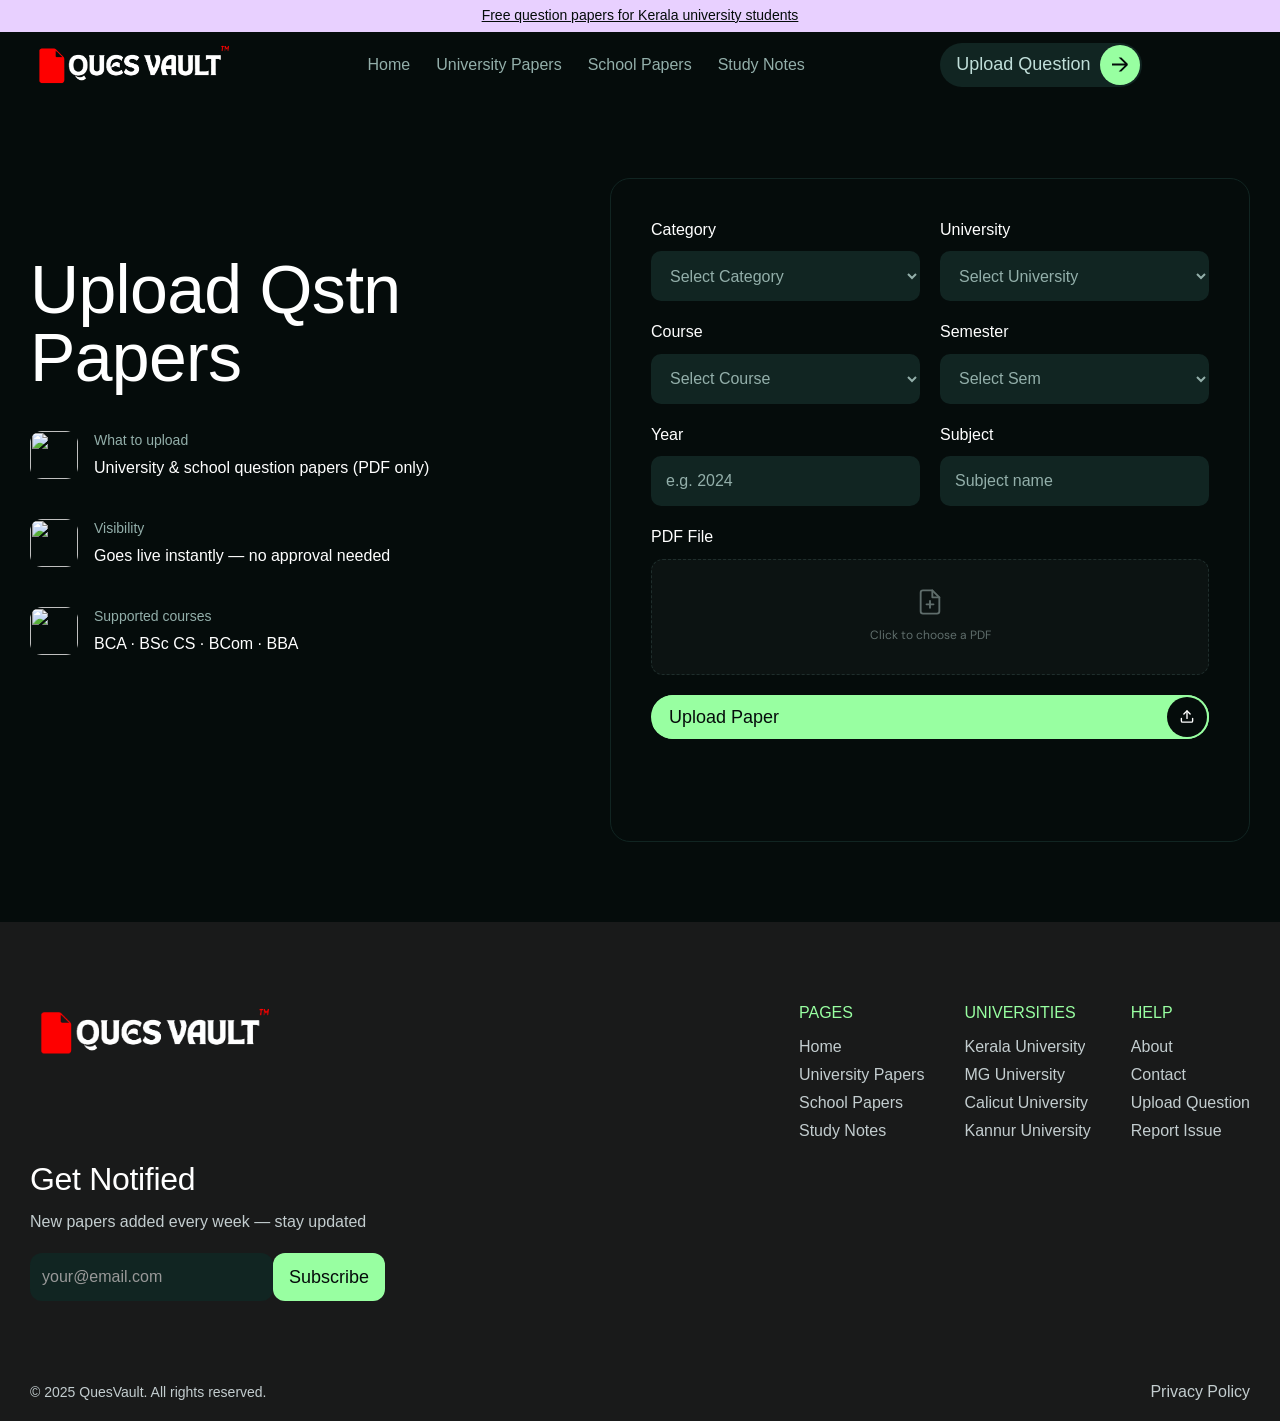
==== commit 6da992bc: "new  site" ====
--- a/admin.html
+++ b/admin.html
@@ -9,6 +9,8 @@
     .wf-force-outline-none[tabindex="-1"]:focus {
       outline: none;
     }
+
+    
   </style>
   <link href="https://cdn.prod.website-files.com/" rel="preconnect" crossorigin="anonymous">
   <title>QuesVault</title>
@@ -449,10 +451,10 @@
             <div class="secondary-btn-text-inside">
               <div class="nav-button-text"
                 style="transform: translate3d(0px, 0%, 0px) scale3d(1, 1, 1) rotateX(0deg) rotateY(0deg) rotateZ(0deg) skew(0deg, 0deg); transform-style: preserve-3d;">
-                Upload Papers</div>
+                Upload Question</div>
               <div class="nav-button-text"
                 style="transform: translate3d(0px, 0%, 0px) scale3d(1, 1, 1) rotateX(0deg) rotateY(0deg) rotateZ(0deg) skew(0deg, 0deg); transform-style: preserve-3d;">
-                Upload Papers</div>
+                Upload Question</div>
             </div>
           </div>
           <div class="secondary-btn-icon-outside">
@@ -547,8 +549,8 @@
 
                     <a href="admin.html" class="dropdown-text-outside-2 w-inline-block">
                       <div class="dropdown-inside-texts">
-                        <div class="dropdown-inside-text">Upload Papers</div>
-                        <div class="dropdown-inside-text model-25">Upload Papers</div>
+                        <div class="dropdown-inside-text">Upload Question</div>
+                        <div class="dropdown-inside-text model-25">Upload Question</div>
                       </div>
                     </a>
 
@@ -839,7 +841,7 @@
 
             </form>
 
-            <div class="success-message w-form-done" tabindex="-1" role="region" aria-label="Upload Form success">
+            <div class="success-message w-form-done" tabindex="-1" role="region"  aria-label="Upload Form success">
               <div>Paper uploaded successfully!</div>
             </div>
             <div class="error-message w-form-fail" tabindex="-1" role="region" aria-label="Upload Form failure">
@@ -865,7 +867,7 @@
 
           <div class="footer-content">
             <a href="index.html" class=" w-inline-block w--current">
-              <img loading="lazy" src="./img/4.png" style="height: 60px; width: ; " alt="QuesVault" class="">
+              <img loading="lazy" src="./img/4.png" style="height: 60px;  " alt="QuesVault" class="">
             </a>
 
             <div class="footer-menu">
@@ -996,10 +998,10 @@
                       <div class="dropdown-inside-texts">
                         <div class="dropdown-inside-text"
                           style="transform: translate3d(0px, 0%, 0px) scale3d(1, 1, 1) rotateX(0deg) rotateY(0deg) rotateZ(0deg) skew(0deg, 0deg); transform-style: preserve-3d;">
-                          Upload Papers</div>
+                          Upload Question</div>
                         <div class="dropdown-inside-text model-25"
                           style="transform: translate3d(0px, 0%, 0px) scale3d(1, 1, 1) rotateX(0deg) rotateY(0deg) rotateZ(0deg) skew(0deg, 0deg); transform-style: preserve-3d;">
-                          Upload Papers</div>
+                          Upload Question</div>
                       </div>
                     </a>
                     <a href="/" class="dropdown-text-outside-2 _03 w-inline-block">
